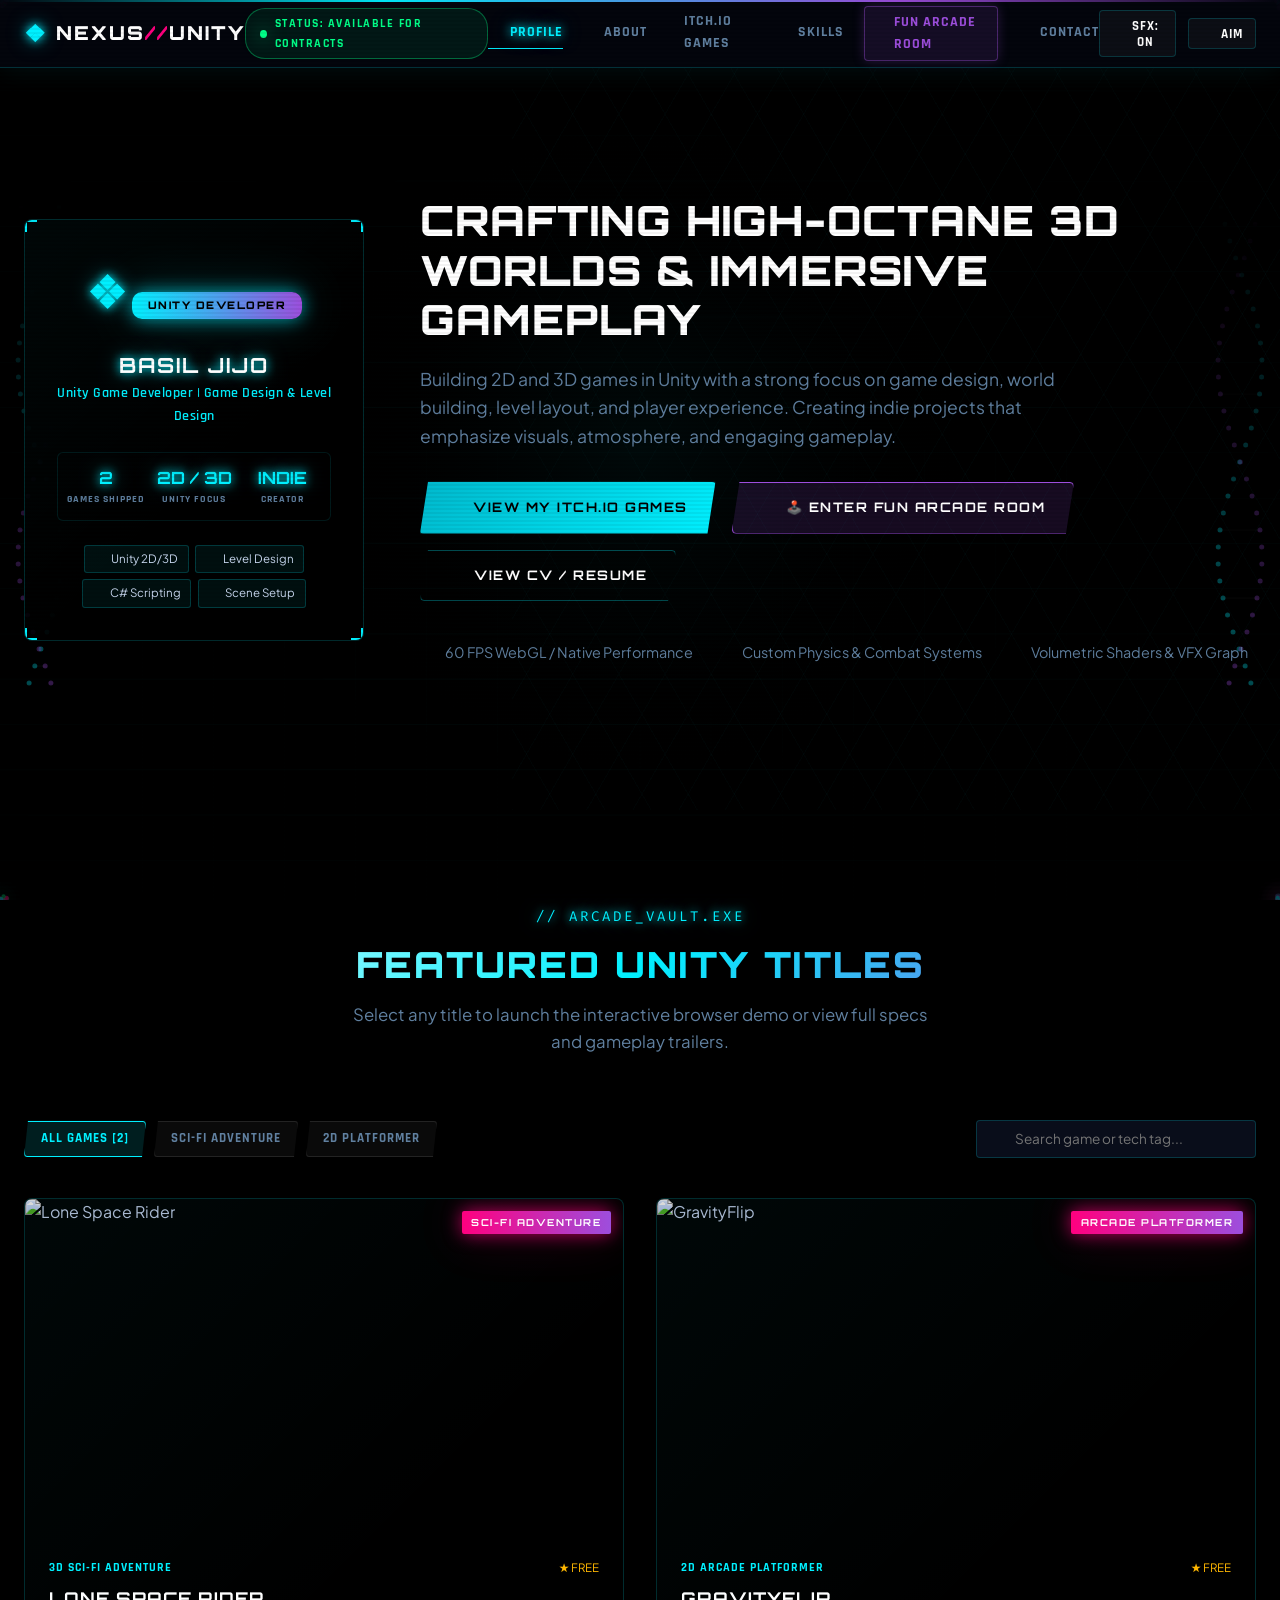
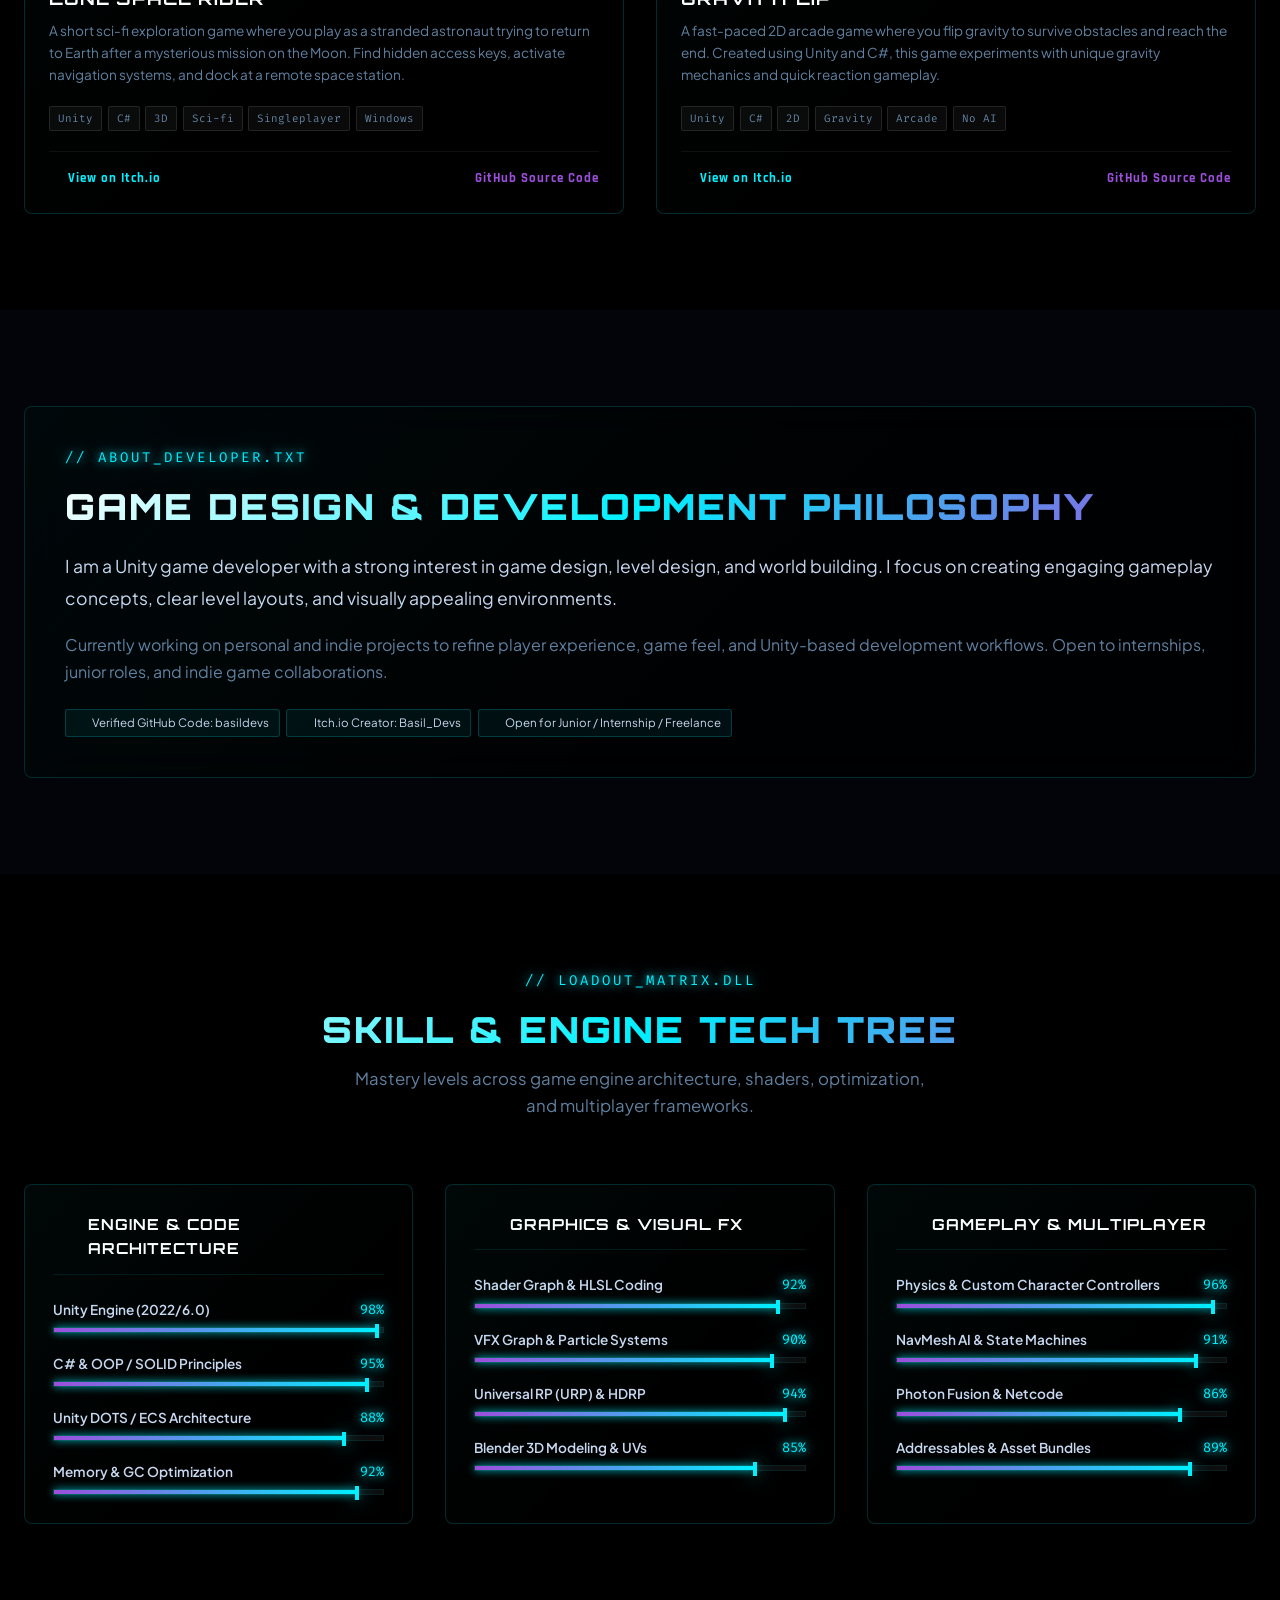
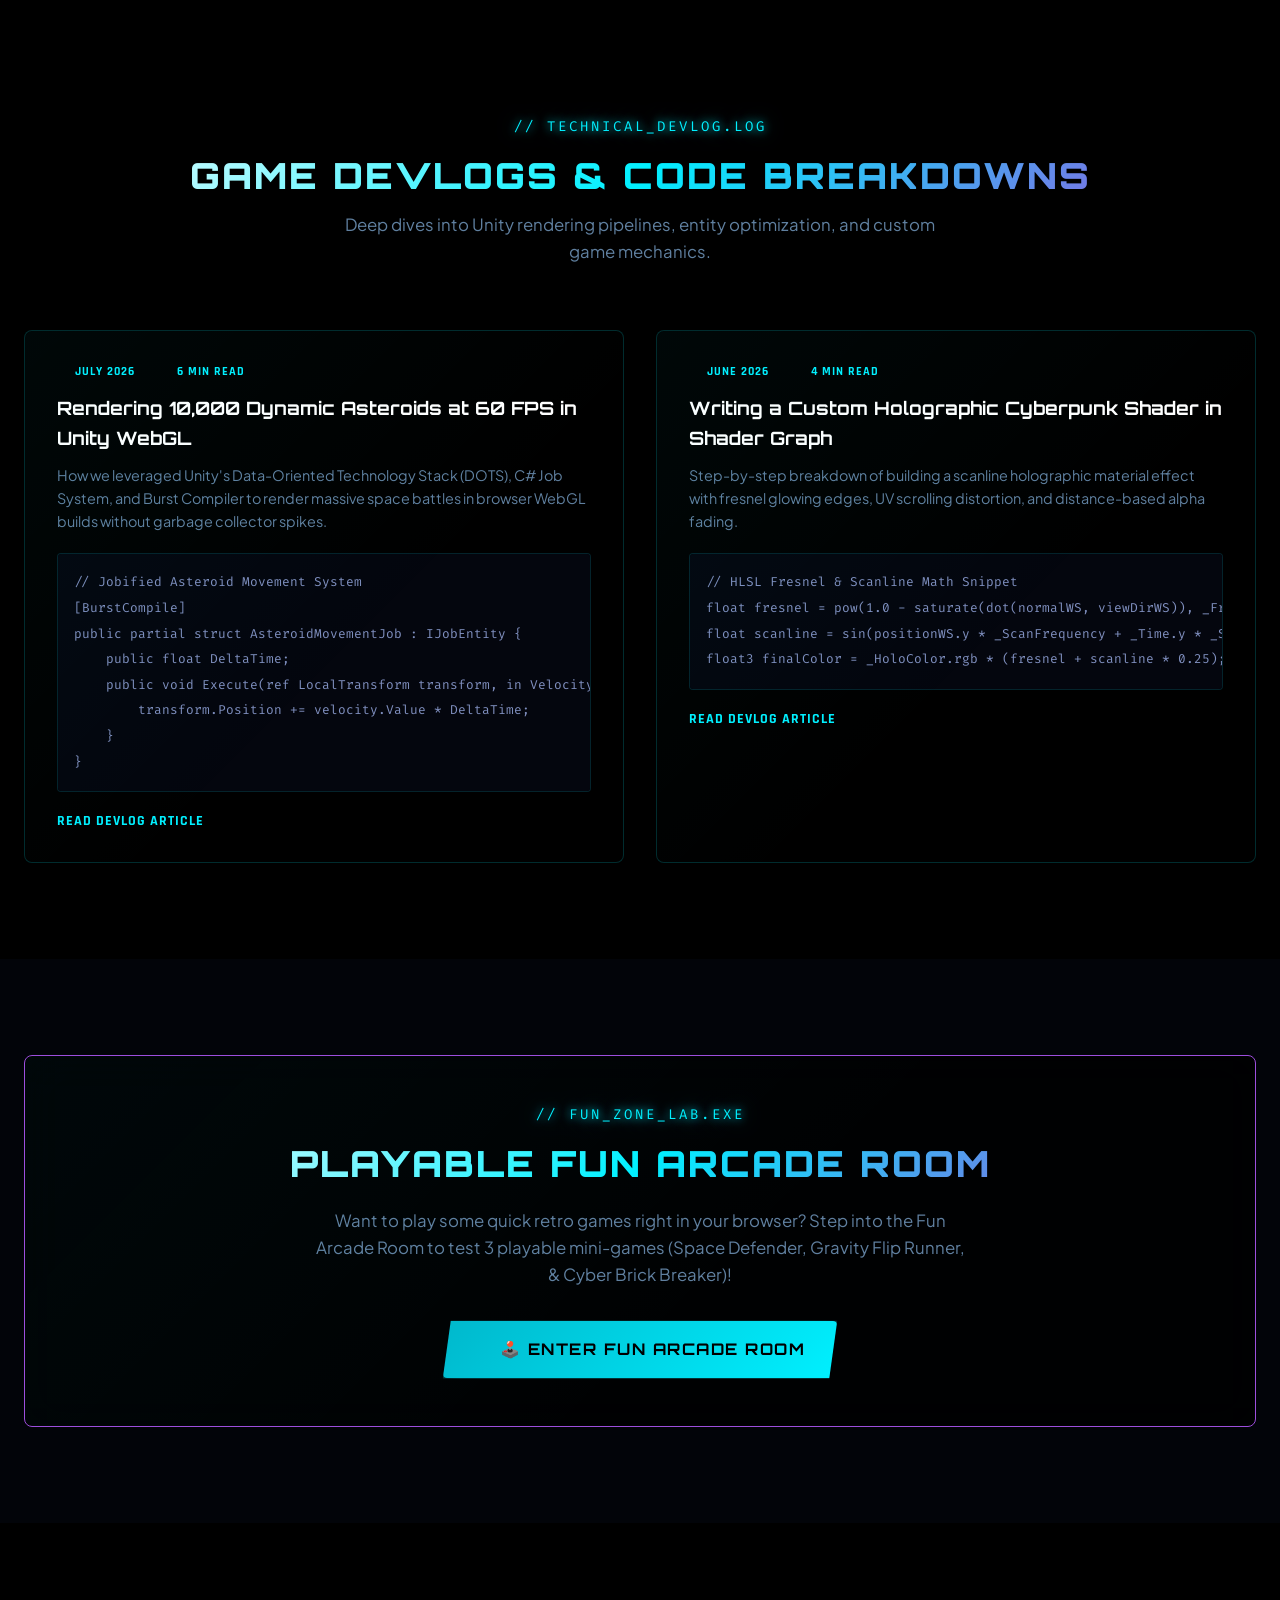
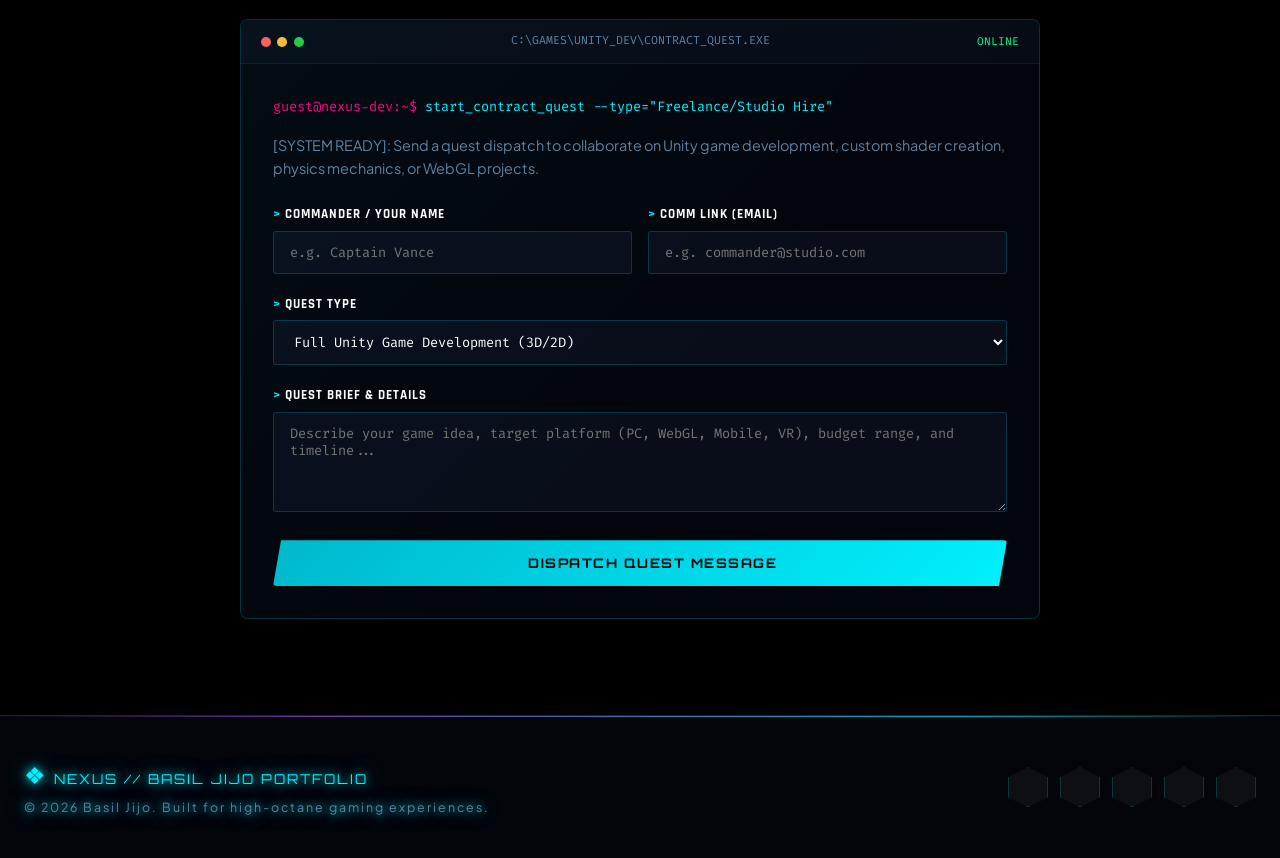
==== index.html @ f9e28e3b "Removed avatar image from portfolio card, replaced with clean emblem" ====
<!DOCTYPE html>
<html lang="en">
<head>
    <meta charset="UTF-8">
    <meta name="viewport" content="width=device-width, initial-scale=1.0">
    <title>NEXUS // Unity Game Developer & Technical Artist Portfolio</title>
    <meta name="description" content="Interactive gamer portfolio of a Senior Unity Game Developer. Explore 3D action games, shaders, Unity WebGL demos, devlogs, and technical game art.">
    
    <!-- Google Fonts -->
    <link rel="preconnect" href="https://fonts.googleapis.com">
    <link rel="preconnect" href="https://fonts.gstatic.com" crossorigin>
    <link href="https://fonts.googleapis.com/css2?family=Orbitron:wght@500;700;900&family=Plus+Jakarta+Sans:wght@400;500;600;700&family=Rajdhani:wght@600;700&family=Fira+Code:wght@400;600&display=swap" rel="stylesheet">
    
    <!-- Lucide Icons -->
    <script src="https://unpkg.com/lucide@latest"></script>
    
    <!-- Stylesheet -->
    <link rel="stylesheet" href="styles.css">
</head>
<body class="cyber-theme">
    <!-- Interactive Background Canvas -->
    <canvas id="bg-canvas"></canvas>
    
    <!-- Custom Cyber Cursor Target -->
    <div id="custom-cursor"></div>
    <div id="custom-cursor-dot"></div>

    <!-- HUD Header Bar -->
    <header class="hud-header">
        <div class="hud-container">
            <a href="#" class="hud-logo">
                <span class="logo-icon">❖</span>
                <span class="logo-text">NEXUS<span class="highlight">//</span>UNITY</span>
            </a>

            <div class="status-badge">
                <span class="pulse-dot"></span>
                <span class="status-text">STATUS: AVAILABLE FOR CONTRACTS</span>
            </div>

            <nav class="hud-nav">
                <a href="#hero" class="nav-link active"><i data-lucide="user"></i> PROFILE</a>
                <a href="#about" class="nav-link"><i data-lucide="info"></i> ABOUT</a>
                <a href="#arcades" class="nav-link"><i data-lucide="gamepad-2"></i> ITCH.IO GAMES</a>
                <a href="#tech-tree" class="nav-link"><i data-lucide="cpu"></i> SKILLS</a>
                <a href="arcade.html" class="nav-link highlight-nav"><i data-lucide="sparkles"></i> FUN ARCADE ROOM</a>
                <a href="#terminal" class="nav-link"><i data-lucide="terminal"></i> CONTACT</a>
            </nav>

            <div class="hud-actions">
                <button id="sfx-toggle" class="hud-btn" title="Toggle Sound FX">
                    <i data-lucide="volume-2"></i> <span class="btn-text">SFX: ON</span>
                </button>
                <button id="cursor-toggle" class="hud-btn" title="Toggle Cyber Cursor">
                    <i data-lucide="crosshair"></i> <span class="btn-text">AIM</span>
                </button>
            </div>
        </div>
    </header>

    <!-- Main Content Wrapper -->
    <main class="main-content">
        <!-- Hero Section -->
        <section id="hero" class="hero-section">
            <div class="cyber-container">
                <div class="hero-grid">
                    <!-- Left Column: Player Card -->
                    <div class="player-card glass-panel">
                        <div class="card-corner corner-tl"></div>
                        <div class="card-corner corner-tr"></div>
                        <div class="card-corner corner-bl"></div>
                        <div class="card-corner corner-br"></div>

                        <div class="player-emblem-badge" style="margin: 0 auto 1.25rem auto; text-align: center;">
                            <div style="font-size: 3rem; color: var(--neon-cyan); text-shadow: var(--glow-text-cyan); display: inline-block; animation: pulse 2s infinite;">❖</div>
                            <div class="level-badge" style="position: static; transform: none; display: inline-block; margin-top: 0.5rem;">UNITY DEVELOPER</div>
                        </div>

                        <div class="player-info">
                            <h2 class="player-name">BASIL JIJO</h2>
                            <p class="player-role">Unity Game Developer | Game Design & Level Design</p>
                            
                            <div class="player-stats">
                                <div class="stat-box">
                                    <span class="stat-value" id="counter-games">2</span>
                                    <span class="stat-label">GAMES SHIPPED</span>
                                </div>
                                <div class="stat-box">
                                    <span class="stat-value">2D / 3D</span>
                                    <span class="stat-label">UNITY FOCUS</span>
                                </div>
                                <div class="stat-box">
                                    <span class="stat-value">INDIE</span>
                                    <span class="stat-label">CREATOR</span>
                                </div>
                            </div>

                            <div class="player-tags">
                                <span class="tag"><i data-lucide="box"></i> Unity 2D/3D</span>
                                <span class="tag"><i data-lucide="layout"></i> Level Design</span>
                                <span class="tag"><i data-lucide="code"></i> C# Scripting</span>
                                <span class="tag"><i data-lucide="layers"></i> Scene Setup</span>
                            </div>
                        </div>
                    </div>

                    <!-- Right Column: Hero Headline & CTAs -->
                    <div class="hero-intro">
                        <div class="glitch-wrapper">
                            <h1 class="hero-title glitch-text" data-text="CRAFTING HIGH-OCTANE 3D WORLDS & IMMERSIVE GAMEPLAY">
                                CRAFTING HIGH-OCTANE 3D WORLDS & IMMERSIVE GAMEPLAY
                            </h1>
                        </div>
                        <p class="hero-subtitle">
                            Building 2D and 3D games in Unity with a strong focus on game design, world building, level layout, and player experience. Creating indie projects that emphasize visuals, atmosphere, and engaging gameplay.
                        </p>

                        <div class="hero-cta-group">
                            <a href="#arcades" class="cyber-btn primary-btn">
                                <span class="btn-content"><i data-lucide="gamepad-2"></i> VIEW MY ITCH.IO GAMES</span>
                                <span class="btn-glare"></span>
                            </a>
                            <a href="arcade.html" class="cyber-btn secondary-btn">
                                <span class="btn-content"><i data-lucide="sparkles"></i> 🕹️ ENTER FUN ARCADE ROOM</span>
                            </a>
                            <a href="cv.html" target="_blank" class="cyber-btn outline-btn">
                                <span class="btn-content"><i data-lucide="file-text"></i> VIEW CV / RESUME</span>
                            </a>
                        </div>

                        <div class="engine-features">
                            <div class="feature-item">
                                <i data-lucide="check-circle-2"></i> <span>60 FPS WebGL / Native Performance</span>
                            </div>
                            <div class="feature-item">
                                <i data-lucide="check-circle-2"></i> <span>Custom Physics & Combat Systems</span>
                            </div>
                            <div class="feature-item">
                                <i data-lucide="check-circle-2"></i> <span>Volumetric Shaders & VFX Graph</span>
                            </div>
                        </div>
                    </div>
                </div>
            </div>
        </section>

        <!-- Section 2: Arcade Vault (Unity Showcase) -->
        <section id="arcades" class="section-padding">
            <div class="cyber-container">
                <div class="section-header">
                    <div class="section-tag">// ARCADE_VAULT.EXE</div>
                    <h2 class="section-title">FEATURED UNITY TITLES</h2>
                    <p class="section-desc">Select any title to launch the interactive browser demo or view full specs and gameplay trailers.</p>
                </div>

                <!-- Filter Controls -->
                <div class="arcade-controls">
                    <div class="filter-tabs">
                        <button class="filter-btn active" data-filter="all">ALL GAMES [2]</button>
                        <button class="filter-btn" data-filter="adventure">SCI-FI ADVENTURE</button>
                        <button class="filter-btn" data-filter="platformer">2D PLATFORMER</button>
                    </div>

                    <div class="search-box">
                        <i data-lucide="search"></i>
                        <input type="text" id="game-search" placeholder="Search game or tech tag...">
                    </div>
                </div>

                <!-- Game Cards Grid -->
                <div class="game-grid">
                    <!-- Game Card 1: Lone Space Rider -->
                    <article class="game-card glass-panel" data-category="adventure">
                        <div class="card-badge">SCI-FI ADVENTURE</div>
                        <div class="game-thumb-wrapper">
                            <img src="https://img.itch.zone/aW1nLzI2MTAwODg1LnBuZw==/315x250%23c/nJcn9M.png" alt="Lone Space Rider" class="game-thumb">
                            <div class="thumb-overlay">
                                <a href="https://basil-devs.itch.io/lone-space-rider" target="_blank" class="play-trigger-btn" data-game="0">
                                    <i data-lucide="download"></i> DOWNLOAD ON ITCH.IO
                                </a>
                            </div>
                        </div>
                        <div class="game-body">
                            <div class="game-meta">
                                <span class="genre-tag">3D SCI-FI ADVENTURE</span>
                                <span class="rating">★ FREE</span>
                            </div>
                            <h3 class="game-title">LONE SPACE RIDER</h3>
                            <p class="game-desc">A short sci-fi exploration game where you play as a stranded astronaut trying to return to Earth after a mysterious mission on the Moon. Find hidden access keys, activate navigation systems, and dock at a remote space station.</p>
                            
                            <div class="tech-stack-pills">
                                <span>Unity</span>
                                <span>C#</span>
                                <span>3D</span>
                                <span>Sci-fi</span>
                                <span>Singleplayer</span>
                                <span>Windows</span>
                            </div>

                            <div class="card-footer">
                                <a href="https://basil-devs.itch.io/lone-space-rider" target="_blank" class="cyber-link">
                                    <i data-lucide="external-link"></i> View on Itch.io
                                </a>
                                <a href="https://github.com/basildevs" target="_blank" class="cyber-link github-proof-link" title="Verify Game Assets & Scripts on GitHub">
                                    <i data-lucide="github"></i> GitHub Source Code
                                </a>
                            </div>
                        </div>
                    </article>

                    <!-- Game Card 2: GravityFlip -->
                    <article class="game-card glass-panel" data-category="platformer">
                        <div class="card-badge">ARCADE PLATFORMER</div>
                        <div class="game-thumb-wrapper">
                            <img src="https://img.itch.zone/aW1nLzI0NDgzNzE5LmpwZw==/315x250%23c/BkzkSg.jpg" alt="GravityFlip" class="game-thumb">
                            <div class="thumb-overlay">
                                <a href="https://basil-devs.itch.io/gravityflip" target="_blank" class="play-trigger-btn" data-game="1">
                                    <i data-lucide="download"></i> DOWNLOAD ON ITCH.IO
                                </a>
                            </div>
                        </div>
                        <div class="game-body">
                            <div class="game-meta">
                                <span class="genre-tag">2D ARCADE PLATFORMER</span>
                                <span class="rating">★ FREE</span>
                            </div>
                            <h3 class="game-title">GRAVITYFLIP</h3>
                            <p class="game-desc">A fast-paced 2D arcade game where you flip gravity to survive obstacles and reach the end. Created using Unity and C#, this game experiments with unique gravity mechanics and quick reaction gameplay.</p>
                            
                            <div class="tech-stack-pills">
                                <span>Unity</span>
                                <span>C#</span>
                                <span>2D</span>
                                <span>Gravity</span>
                                <span>Arcade</span>
                                <span>No AI</span>
                            </div>

                            <div class="card-footer">
                                <a href="https://basil-devs.itch.io/gravityflip" target="_blank" class="cyber-link">
                                    <i data-lucide="external-link"></i> View on Itch.io
                                </a>
                                <a href="https://github.com/basildevs" target="_blank" class="cyber-link github-proof-link" title="Verify Game Assets & Scripts on GitHub">
                                    <i data-lucide="github"></i> GitHub Source Code
                                </a>
                            </div>
                        </div>
                    </article>
                </div>
            </div>
        </section>

        <!-- Section 2.5: About & Philosophy -->
        <section id="about" class="section-padding dark-bg">
            <div class="cyber-container">
                <div class="glass-panel about-panel" style="padding: 2.5rem;">
                    <div class="section-tag">// ABOUT_DEVELOPER.TXT</div>
                    <h2 class="section-title" style="margin-bottom: 1rem;">GAME DESIGN & DEVELOPMENT PHILOSOPHY</h2>
                    <p style="font-size: 1.1rem; color: var(--text-main); margin-bottom: 1rem; line-height: 1.8;">
                        I am a Unity game developer with a strong interest in game design, level design, and world building. I focus on creating engaging gameplay concepts, clear level layouts, and visually appealing environments.
                    </p>
                    <p style="font-size: 1rem; color: var(--text-muted); margin-bottom: 1.5rem; line-height: 1.7;">
                        Currently working on personal and indie projects to refine player experience, game feel, and Unity-based development workflows. Open to internships, junior roles, and indie game collaborations.
                    </p>
                    <div class="player-tags" style="justify-content: flex-start;">
                        <span class="tag"><i data-lucide="github"></i> Verified GitHub Code: basildevs</span>
                        <span class="tag"><i data-lucide="gamepad-2"></i> Itch.io Creator: Basil_Devs</span>
                        <span class="tag"><i data-lucide="briefcase"></i> Open for Junior / Internship / Freelance</span>
                    </div>
                </div>
            </div>
        </section>

        <!-- Section 3: Interactive Tech Tree & Skill Loadout -->
        <section id="tech-tree" class="section-padding">
            <div class="cyber-container">
                <div class="section-header">
                    <div class="section-tag">// LOADOUT_MATRIX.DLL</div>
                    <h2 class="section-title">SKILL & ENGINE TECH TREE</h2>
                    <p class="section-desc">Mastery levels across game engine architecture, shaders, optimization, and multiplayer frameworks.</p>
                </div>

                <div class="skills-grid">
                    <!-- Column 1: Core Engine & Programming -->
                    <div class="skill-category glass-panel">
                        <div class="cat-header">
                            <i data-lucide="cpu" class="cat-icon"></i>
                            <h3>ENGINE & CODE ARCHITECTURE</h3>
                        </div>

                        <div class="skill-bars">
                            <div class="skill-item">
                                <div class="skill-info">
                                    <span class="skill-name">Unity Engine (2022/6.0)</span>
                                    <span class="skill-pct">98%</span>
                                </div>
                                <div class="progress-bar"><div class="progress-fill" style="width: 98%;"></div></div>
                            </div>

                            <div class="skill-item">
                                <div class="skill-info">
                                    <span class="skill-name">C# & OOP / SOLID Principles</span>
                                    <span class="skill-pct">95%</span>
                                </div>
                                <div class="progress-bar"><div class="progress-fill" style="width: 95%;"></div></div>
                            </div>

                            <div class="skill-item">
                                <div class="skill-info">
                                    <span class="skill-name">Unity DOTS / ECS Architecture</span>
                                    <span class="skill-pct">88%</span>
                                </div>
                                <div class="progress-bar"><div class="progress-fill" style="width: 88%;"></div></div>
                            </div>

                            <div class="skill-item">
                                <div class="skill-info">
                                    <span class="skill-name">Memory & GC Optimization</span>
                                    <span class="skill-pct">92%</span>
                                </div>
                                <div class="progress-bar"><div class="progress-fill" style="width: 92%;"></div></div>
                            </div>
                        </div>
                    </div>

                    <!-- Column 2: Graphics, Shaders & VFX -->
                    <div class="skill-category glass-panel">
                        <div class="cat-header">
                            <i data-lucide="sparkles" class="cat-icon"></i>
                            <h3>GRAPHICS & VISUAL FX</h3>
                        </div>

                        <div class="skill-bars">
                            <div class="skill-item">
                                <div class="skill-info">
                                    <span class="skill-name">Shader Graph & HLSL Coding</span>
                                    <span class="skill-pct">92%</span>
                                </div>
                                <div class="progress-bar"><div class="progress-fill" style="width: 92%;"></div></div>
                            </div>

                            <div class="skill-item">
                                <div class="skill-info">
                                    <span class="skill-name">VFX Graph & Particle Systems</span>
                                    <span class="skill-pct">90%</span>
                                </div>
                                <div class="progress-bar"><div class="progress-fill" style="width: 90%;"></div></div>
                            </div>

                            <div class="skill-item">
                                <div class="skill-info">
                                    <span class="skill-name">Universal RP (URP) & HDRP</span>
                                    <span class="skill-pct">94%</span>
                                </div>
                                <div class="progress-bar"><div class="progress-fill" style="width: 94%;"></div></div>
                            </div>

                            <div class="skill-item">
                                <div class="skill-info">
                                    <span class="skill-name">Blender 3D Modeling & UVs</span>
                                    <span class="skill-pct">85%</span>
                                </div>
                                <div class="progress-bar"><div class="progress-fill" style="width: 85%;"></div></div>
                            </div>
                        </div>
                    </div>

                    <!-- Column 3: Systems, AI & Multiplayer -->
                    <div class="skill-category glass-panel">
                        <div class="cat-header">
                            <i data-lucide="network" class="cat-icon"></i>
                            <h3>GAMEPLAY & MULTIPLAYER</h3>
                        </div>

                        <div class="skill-bars">
                            <div class="skill-item">
                                <div class="skill-info">
                                    <span class="skill-name">Physics & Custom Character Controllers</span>
                                    <span class="skill-pct">96%</span>
                                </div>
                                <div class="progress-bar"><div class="progress-fill" style="width: 96%;"></div></div>
                            </div>

                            <div class="skill-item">
                                <div class="skill-info">
                                    <span class="skill-name">NavMesh AI & State Machines</span>
                                    <span class="skill-pct">91%</span>
                                </div>
                                <div class="progress-bar"><div class="progress-fill" style="width: 91%;"></div></div>
                            </div>

                            <div class="skill-item">
                                <div class="skill-info">
                                    <span class="skill-name">Photon Fusion & Netcode</span>
                                    <span class="skill-pct">86%</span>
                                </div>
                                <div class="progress-bar"><div class="progress-fill" style="width: 86%;"></div></div>
                            </div>

                            <div class="skill-item">
                                <div class="skill-info">
                                    <span class="skill-name">Addressables & Asset Bundles</span>
                                    <span class="skill-pct">89%</span>
                                </div>
                                <div class="progress-bar"><div class="progress-fill" style="width: 89%;"></div></div>
                            </div>
                        </div>
                    </div>
                </div>
            </div>
        </section>

        <!-- Section 4: Game DevLogs & Technical Insights -->
        <section id="devlog" class="section-padding">
            <div class="cyber-container">
                <div class="section-header">
                    <div class="section-tag">// TECHNICAL_DEVLOG.LOG</div>
                    <h2 class="section-title">GAME DEVLOGS & CODE BREAKDOWNS</h2>
                    <p class="section-desc">Deep dives into Unity rendering pipelines, entity optimization, and custom game mechanics.</p>
                </div>

                <div class="devlog-grid">
                    <!-- DevLog Card 1 -->
                    <article class="devlog-card glass-panel">
                        <div class="devlog-meta">
                            <span class="devlog-date"><i data-lucide="calendar"></i> JULY 2026</span>
                            <span class="devlog-read"><i data-lucide="clock"></i> 6 MIN READ</span>
                        </div>
                        <h3 class="devlog-title">Rendering 10,000 Dynamic Asteroids at 60 FPS in Unity WebGL</h3>
                        <p class="devlog-snippet">
                            How we leveraged Unity's Data-Oriented Technology Stack (DOTS), C# Job System, and Burst Compiler to render massive space battles in browser WebGL builds without garbage collector spikes.
                        </p>

                        <div class="code-preview">
                            <pre><code>// Jobified Asteroid Movement System
[BurstCompile]
public partial struct AsteroidMovementJob : IJobEntity {
    public float DeltaTime;
    public void Execute(ref LocalTransform transform, in Velocity velocity) {
        transform.Position += velocity.Value * DeltaTime;
    }
}</code></pre>
                        </div>

                        <button class="read-more-btn" onclick="alert('Full DevLog article loaded!')">
                            <span>READ DEVLOG ARTICLE</span> <i data-lucide="arrow-right"></i>
                        </button>
                    </article>

                    <!-- DevLog Card 2 -->
                    <article class="devlog-card glass-panel">
                        <div class="devlog-meta">
                            <span class="devlog-date"><i data-lucide="calendar"></i> JUNE 2026</span>
                            <span class="devlog-read"><i data-lucide="clock"></i> 4 MIN READ</span>
                        </div>
                        <h3 class="devlog-title">Writing a Custom Holographic Cyberpunk Shader in Shader Graph</h3>
                        <p class="devlog-snippet">
                            Step-by-step breakdown of building a scanline holographic material effect with fresnel glowing edges, UV scrolling distortion, and distance-based alpha fading.
                        </p>

                        <div class="code-preview">
                            <pre><code>// HLSL Fresnel & Scanline Math Snippet
float fresnel = pow(1.0 - saturate(dot(normalWS, viewDirWS)), _FresnelPower);
float scanline = sin(positionWS.y * _ScanFrequency + _Time.y * _Speed);
float3 finalColor = _HoloColor.rgb * (fresnel + scanline * 0.25);</code></pre>
                        </div>

                        <button class="read-more-btn" onclick="alert('Full DevLog article loaded!')">
                            <span>READ DEVLOG ARTICLE</span> <i data-lucide="arrow-right"></i>
                        </button>
                    </article>
                </div>
            </div>
        </section>

        <!-- Section 5: Fun Arcade Room Banner & Developer Journey -->
        <section class="section-padding dark-bg">
            <div class="cyber-container">
                <div class="glass-panel" style="padding: 3rem; text-align: center; border-color: var(--neon-purple);">
                    <div class="section-tag">// FUN_ZONE_LAB.EXE</div>
                    <h2 class="section-title" style="margin-bottom: 1rem;">PLAYABLE FUN ARCADE ROOM</h2>
                    <p style="max-width: 650px; margin: 0 auto 2rem auto; color: var(--text-muted); font-size: 1.05rem;">
                        Want to play some quick retro games right in your browser? Step into the Fun Arcade Room to test 3 playable mini-games (Space Defender, Gravity Flip Runner, & Cyber Brick Breaker)!
                    </p>
                    <a href="arcade.html" class="cyber-btn primary-btn" style="font-size: 1rem; padding: 1rem 2rem;">
                        <span class="btn-content"><i data-lucide="gamepad-2"></i> 🕹️ ENTER FUN ARCADE ROOM</span>
                    </a>
                </div>
            </div>
        </section>

        <!-- Section 6: Quest Terminal (Contact & Hire Form) -->
        <section id="terminal" class="section-padding">
            <div class="cyber-container">
                <div class="terminal-wrapper glass-panel">
                    <div class="terminal-header">
                        <div class="terminal-dots">
                            <span class="dot red"></span>
                            <span class="dot yellow"></span>
                            <span class="dot green"></span>
                        </div>
                        <div class="terminal-title">C:\GAMES\UNITY_DEV\CONTRACT_QUEST.EXE</div>
                        <div class="terminal-status">ONLINE</div>
                    </div>

                    <div class="terminal-body">
                        <div class="terminal-prompt">
                            <span class="prompt-user">guest@nexus-dev:~$</span> start_contract_quest --type="Freelance/Studio Hire"
                        </div>
                        
                        <p class="terminal-intro">
                            [SYSTEM READY]: Send a quest dispatch to collaborate on Unity game development, custom shader creation, physics mechanics, or WebGL projects.
                        </p>

                        <form id="quest-form" class="terminal-form">
                            <div class="form-row">
                                <div class="form-group">
                                    <label for="commander-name"><span class="form-prompt">></span> COMMANDER / YOUR NAME</label>
                                    <input type="text" id="commander-name" class="cyber-input" placeholder="e.g. Captain Vance" required>
                                </div>
                                <div class="form-group">
                                    <label for="commander-email"><span class="form-prompt">></span> COMM LINK (EMAIL)</label>
                                    <input type="email" id="commander-email" class="cyber-input" placeholder="e.g. commander@studio.com" required>
                                </div>
                            </div>

                            <div class="form-group">
                                <label for="project-type"><span class="form-prompt">></span> QUEST TYPE</label>
                                <select id="project-type" class="cyber-input">
                                    <option value="full-game">Full Unity Game Development (3D/2D)</option>
                                    <option value="shaders">Custom Shaders & Technical Art</option>
                                    <option value="optimization">Performance & WebGL Optimization</option>
                                    <option value="contract">Full-time / Studio Contract Hire</option>
                                </select>
                            </div>

                            <div class="form-group">
                                <label for="quest-details"><span class="form-prompt">></span> QUEST BRIEF & DETAILS</label>
                                <textarea id="quest-details" class="cyber-input cyber-textarea" rows="4" placeholder="Describe your game idea, target platform (PC, WebGL, Mobile, VR), budget range, and timeline..." required></textarea>
                            </div>

                            <button type="submit" class="cyber-btn primary-btn submit-quest-btn">
                                <span class="btn-content"><i data-lucide="send"></i> DISPATCH QUEST MESSAGE</span>
                            </button>
                        </form>

                        <div id="terminal-console-output" class="console-output"></div>
                    </div>
                </div>
            </div>
        </section>
    </main>

    <!-- Footer -->
    <footer class="cyber-footer">
        <div class="cyber-container footer-flex">
            <div class="footer-brand">
                <span class="logo-icon">❖</span> NEXUS // BASIL JIJO PORTFOLIO
                <p class="copyright">© 2026 Basil Jijo. Built for high-octane gaming experiences.</p>
            </div>

            <div class="social-links">
                <a href="https://github.com/basildevs" target="_blank" class="social-icon" title="GitHub Source Code & Assets"><i data-lucide="github"></i></a>
                <a href="https://basil-devs.itch.io" target="_blank" class="social-icon" title="Itch.io"><i data-lucide="gamepad-2"></i></a>
                <a href="https://linkedin.com" target="_blank" class="social-icon" title="LinkedIn"><i data-lucide="linkedin"></i></a>
                <a href="https://twitter.com" target="_blank" class="social-icon" title="X / Twitter"><i data-lucide="twitter"></i></a>
                <a href="https://youtube.com" target="_blank" class="social-icon" title="YouTube Channel"><i data-lucide="youtube"></i></a>
            </div>
        </div>
    </footer>

    <!-- Interactive Playable Game Launcher Modal -->
    <div id="game-modal" class="modal-overlay">
        <div class="modal-window glass-panel">
            <div class="modal-header">
                <div class="modal-title-group">
                    <span class="modal-icon">🎮</span>
                    <h3 id="modal-game-title">PLAYABLE DEMO LAUNCHER</h3>
                </div>
                <button id="close-modal-btn" class="modal-close-btn">&times;</button>
            </div>

            <div class="modal-body">
                <!-- Arcade Screen Frame -->
                <div class="arcade-viewport">
                    <!-- Canvas Micro-Game Shooter -->
                    <canvas id="arcade-game-canvas" width="800" height="450"></canvas>
                    
                    <div id="arcade-overlay" class="arcade-start-screen">
                        <h2>SYSTEM READY: SPACE DEFENDER 2099</h2>
                        <p>Press [START GAME] or SPACEBAR to initiate WebGL Arcade Combat Sim!</p>
                        <button id="start-arcade-btn" class="cyber-btn primary-btn">
                            <span class="btn-content"><i data-lucide="play"></i> START ARCADE MISSION</span>
                        </button>
                    </div>
                </div>

                <div class="arcade-hud-controls">
                    <div class="controls-guide">
                        <span><kbd>W</kbd><kbd>A</kbd><kbd>S</kbd><kbd>D</kbd> or <kbd>←</kbd><kbd>↑</kbd><kbd>↓</kbd><kbd>→</kbd> Move Ship</span>
                        <span><kbd>SPACE</kbd> Fire Laser Cannons</span>
                    </div>

                    <div class="arcade-stats-hud">
                        <span>SCORE: <strong id="game-score">0000</strong></span>
                        <span>LIVES: <strong id="game-lives">❤❤❤</strong></span>
                        <span>STATUS: <strong id="game-status" style="color: var(--neon-cyan);">ACTIVE</strong></span>
                    </div>
                </div>

                <!-- Game Details & Specs -->
                <div class="modal-game-info">
                    <h4>// GAME ARCHITECTURE & SPECS</h4>
                    <p id="modal-game-desc">Detailed tech specs for the selected game will load here...</p>

                    <div class="specs-grid">
                        <div class="spec-box">
                            <span class="spec-name">Engine Version</span>
                            <span class="spec-val" id="spec-engine">Unity 6 / Universal RP</span>
                        </div>
                        <div class="spec-box">
                            <span class="spec-name">Target FPS</span>
                            <span class="spec-val">60 FPS (Stable)</span>
                        </div>
                        <div class="spec-box">
                            <span class="spec-name">Input Systems</span>
                            <span class="spec-val">Keyboard, Gamepad, Touch</span>
                        </div>
                    </div>
                </div>
            </div>
        </div>
    </div>

    <!-- Main JavaScript -->
    <script src="script.js"></script>
</body>
</html>
---- styles.css ----
/* ==========================================
   BASIL JIJO // SCI-FI PORTFOLIO STYLESHEET
   Theme: Deep Space Neon Holographic HUD
   v2.0 - Sci-Fi Overhaul Edition
   ========================================== */

:root {
    --bg-dark: #000000;
    --bg-mid: #020306;
    --bg-panel: rgba(0, 0, 0, 0.75);
    --bg-panel-darker: rgba(0, 0, 0, 0.92);
    --border-cyber: rgba(0, 240, 255, 0.18);
    --border-hover: rgba(0, 240, 255, 0.7);

    --neon-cyan: #00f0ff;
    --neon-purple: #9d4edd;
    --neon-pink: #ff007f;
    --neon-gold: #ffb700;
    --neon-green: #00ff88;
    --neon-blue: #0044ff;

    --text-main: #c8d8f0;
    --text-muted: #6080a0;
    --text-bright: #ffffff;

    --font-heading: 'Orbitron', sans-serif;
    --font-sub: 'Rajdhani', sans-serif;
    --font-body: 'Plus Jakarta Sans', sans-serif;
    --font-code: 'Fira Code', monospace;

    --glow-cyan: 0 0 18px rgba(0, 240, 255, 0.7), 0 0 50px rgba(0, 240, 255, 0.2);
    --glow-purple: 0 0 18px rgba(157, 78, 221, 0.7), 0 0 50px rgba(157, 78, 221, 0.2);
    --glow-pink: 0 0 18px rgba(255, 0, 127, 0.7), 0 0 50px rgba(255, 0, 127, 0.2);
    --glow-green: 0 0 18px rgba(0, 255, 136, 0.6);
    --glow-text-cyan: 0 0 10px rgba(0, 240, 255, 1), 0 0 20px rgba(0, 240, 255, 0.5);

    --transition: all 0.3s cubic-bezier(0.16, 1, 0.3, 1);
}

/* ==========================================
   RESET & BASE
   ========================================== */
* { margin: 0; padding: 0; box-sizing: border-box; }

html { scroll-behavior: smooth; font-size: 16px; }

body.cyber-theme {
    background-color: #000000;
    color: var(--text-main);
    font-family: var(--font-body);
    line-height: 1.6;
    overflow-x: hidden;
    position: relative;
    min-height: 100vh;
}

/* CRT Scanlines Overlay */
body.cyber-theme::before {
    content: '';
    position: fixed;
    inset: 0;
    background: repeating-linear-gradient(
        0deg,
        transparent 0px, transparent 2px,
        rgba(0,0,0,0.05) 2px, rgba(0,0,0,0.05) 4px
    );
    pointer-events: none;
    z-index: 9990;
    animation: scanMove 6s linear infinite;
}

@keyframes scanMove {
    from { transform: translateY(0); }
    to { transform: translateY(40px); }
}

/* Vignette Corners */
body.cyber-theme::after {
    content: '';
    position: fixed;
    inset: 0;
    background: radial-gradient(ellipse at 50% 50%, transparent 50%, rgba(0,0,0,0.65) 100%);
    pointer-events: none;
    z-index: -1;
}

/* Background Canvas */
#bg-canvas {
    position: fixed;
    top: 0; left: 0;
    width: 100vw; height: 100vh;
    z-index: -1;
    pointer-events: none;
}

/* ==========================================
   CUSTOM CYBER CURSOR
   ========================================== */
body.custom-cursor-active { cursor: none; }
body.custom-cursor-active a,
body.custom-cursor-active button,
body.custom-cursor-active input { cursor: none; }

#custom-cursor {
    position: fixed;
    width: 34px; height: 34px;
    border: 1.5px solid var(--neon-cyan);
    border-radius: 0;
    pointer-events: none;
    transform: translate(-50%, -50%) rotate(45deg);
    transition: width 0.12s, height 0.12s;
    z-index: 9999;
    box-shadow: var(--glow-cyan);
    display: none;
}

#custom-cursor-dot {
    position: fixed;
    width: 4px; height: 4px;
    background-color: var(--neon-pink);
    pointer-events: none;
    transform: translate(-50%, -50%);
    z-index: 10000;
    box-shadow: var(--glow-pink);
    display: none;
}

#custom-cursor::before {
    content: '';
    position: absolute;
    top: 50%; left: -8px; right: -8px;
    height: 1px;
    background: rgba(0,240,255,0.4);
    transform: translateY(-50%) rotate(-45deg);
}

#custom-cursor::after {
    content: '';
    position: absolute;
    left: 50%; top: -8px; bottom: -8px;
    width: 1px;
    background: rgba(0,240,255,0.4);
    transform: translateX(-50%) rotate(-45deg);
}

body.custom-cursor-active #custom-cursor,
body.custom-cursor-active #custom-cursor-dot { display: block; }

/* ==========================================
   GLASS PANEL — HOLOGRAPHIC
   ========================================== */
.glass-panel {
    background: var(--bg-panel);
    backdrop-filter: blur(20px);
    -webkit-backdrop-filter: blur(20px);
    border: 1px solid var(--border-cyber);
    border-radius: 8px;
    position: relative;
    transition: var(--transition);
    overflow: hidden;
}

.glass-panel::before {
    content: '';
    position: absolute;
    inset: 0;
    background: linear-gradient(135deg, rgba(0,240,255,0.03) 0%, transparent 60%);
    pointer-events: none;
    border-radius: inherit;
}

.glass-panel:hover {
    border-color: rgba(0, 240, 255, 0.5);
    box-shadow: var(--glow-cyan), inset 0 0 30px rgba(0,240,255,0.04);
    transform: translateY(-2px);
}

/* Animated Border Chase on Hover */
.glass-panel::after {
    content: '';
    position: absolute;
    inset: -1px;
    background: linear-gradient(90deg,
        transparent 0%, var(--neon-cyan) 20%,
        transparent 40%, transparent 60%,
        var(--neon-purple) 80%, transparent 100%
    );
    border-radius: inherit;
    opacity: 0;
    z-index: -1;
    transition: opacity 0.4s;
    background-size: 200% auto;
    animation: borderChase 3s linear infinite;
}

.glass-panel:hover::after { opacity: 0.5; }

@keyframes borderChase {
    from { background-position: 0% center; }
    to { background-position: 200% center; }
}

/* Corner Accents */
.card-corner {
    position: absolute;
    width: 12px; height: 12px;
    border-color: var(--neon-cyan);
    border-style: solid;
    z-index: 2;
    pointer-events: none;
    transition: var(--transition);
}
.corner-tl { top: 0; left: 0; border-width: 2px 0 0 2px; }
.corner-tr { top: 0; right: 0; border-width: 2px 2px 0 0; }
.corner-bl { bottom: 0; left: 0; border-width: 0 0 2px 2px; }
.corner-br { bottom: 0; right: 0; border-width: 0 2px 2px 0; }

/* Layout */
.cyber-container { max-width: 1280px; margin: 0 auto; padding: 0 1.5rem; }
.section-padding { padding: 6rem 0; }
.dark-bg { background: rgba(4, 6, 14, 0.7); }

/* Section Header */
.section-header { text-align: center; margin-bottom: 4rem; }

.section-tag {
    font-family: var(--font-code);
    color: var(--neon-cyan);
    font-size: 0.875rem;
    letter-spacing: 3px;
    margin-bottom: 0.5rem;
    text-shadow: var(--glow-text-cyan);
    animation: flicker 4s infinite;
}

@keyframes flicker {
    0%, 97%, 100% { opacity: 1; }
    98% { opacity: 0.4; }
    99% { opacity: 1; }
}

.section-title {
    font-family: var(--font-heading);
    font-size: 2.25rem;
    font-weight: 900;
    letter-spacing: 2px;
    text-transform: uppercase;
    background: linear-gradient(135deg, #fff 0%, var(--neon-cyan) 50%, var(--neon-purple) 100%);
    -webkit-background-clip: text;
    -webkit-text-fill-color: transparent;
    background-clip: text;
}

.section-desc { color: var(--text-muted); font-size: 1.05rem; margin-top: 0.5rem; max-width: 600px; margin-left: auto; margin-right: auto; }

/* ==========================================
   HUD HEADER
   ========================================== */
.hud-header {
    position: fixed;
    top: 0; left: 0; right: 0;
    height: 68px;
    background: rgba(4, 6, 14, 0.92);
    backdrop-filter: blur(24px);
    border-bottom: 1px solid var(--border-cyber);
    z-index: 1000;
    box-shadow: 0 0 30px rgba(0,240,255,0.08);
}

/* HUD top accent line */
.hud-header::before {
    content: '';
    position: absolute;
    top: 0; left: 0; right: 0;
    height: 2px;
    background: linear-gradient(90deg, transparent 0%, var(--neon-cyan) 30%, var(--neon-purple) 70%, transparent 100%);
    animation: headerBeam 3s ease-in-out infinite;
}

@keyframes headerBeam {
    0%, 100% { opacity: 0.6; }
    50% { opacity: 1; }
}

.hud-container {
    max-width: 1380px; margin: 0 auto; height: 100%;
    display: flex; align-items: center; justify-content: space-between;
    padding: 0 1.5rem;
}

.hud-logo {
    display: flex; align-items: center; gap: 0.5rem;
    text-decoration: none;
    font-family: var(--font-heading);
    font-size: 1.2rem; font-weight: 900;
    color: var(--text-bright);
    letter-spacing: 2px;
}

.logo-icon {
    color: var(--neon-cyan);
    font-size: 1.5rem;
    text-shadow: var(--glow-text-cyan);
    animation: iconPulse 2s ease-in-out infinite;
}

@keyframes iconPulse {
    0%, 100% { transform: scale(1); }
    50% { transform: scale(1.15); }
}

.logo-text .highlight { color: var(--neon-pink); }

.status-badge {
    display: flex; align-items: center; gap: 0.5rem;
    background: rgba(0, 255, 136, 0.08);
    border: 1px solid rgba(0, 255, 136, 0.35);
    padding: 0.35rem 0.85rem; border-radius: 20px;
    font-family: var(--font-sub); font-size: 0.75rem; font-weight: 700;
    letter-spacing: 1.5px; color: var(--neon-green);
}

.pulse-dot {
    width: 8px; height: 8px;
    background-color: var(--neon-green); border-radius: 50%;
    box-shadow: var(--glow-green);
    animation: pulse 1.5s infinite;
}

@keyframes pulse { 0%, 100% { opacity: 1; transform: scale(1); } 50% { opacity: 0.3; transform: scale(0.75); } }

.hud-nav { display: flex; align-items: center; gap: 1.25rem; }

.nav-link {
    color: var(--text-muted);
    text-decoration: none;
    font-family: var(--font-sub); font-weight: 700; font-size: 0.85rem;
    letter-spacing: 1px;
    display: flex; align-items: center; gap: 0.4rem;
    transition: var(--transition);
    position: relative;
    padding-bottom: 2px;
}

.nav-link::after {
    content: '';
    position: absolute;
    bottom: -4px; left: 0;
    width: 0; height: 1px;
    background: var(--neon-cyan);
    transition: width 0.3s;
}

.nav-link:hover::after, .nav-link.active::after { width: 100%; }

.nav-link i { width: 15px; height: 15px; }

.nav-link:hover, .nav-link.active {
    color: var(--neon-cyan);
    text-shadow: var(--glow-text-cyan);
}

.nav-link.highlight-nav {
    background: rgba(157, 78, 221, 0.12);
    border: 1px solid rgba(157,78,221,0.4);
    padding: 0.3rem 0.75rem; border-radius: 4px;
    color: var(--neon-purple);
    box-shadow: 0 0 12px rgba(157,78,221,0.25);
}
.nav-link.highlight-nav::after { display: none; }
.nav-link.highlight-nav:hover { background: var(--neon-purple); color: #fff; box-shadow: var(--glow-purple); }

.hud-actions { display: flex; align-items: center; gap: 0.75rem; }

.hud-btn {
    background: rgba(255,255,255,0.04);
    border: 1px solid var(--border-cyber);
    color: var(--text-bright);
    padding: 0.4rem 0.75rem; border-radius: 4px;
    font-family: var(--font-sub); font-weight: 700; font-size: 0.8rem;
    display: flex; align-items: center; gap: 0.4rem;
    cursor: pointer; transition: var(--transition);
    letter-spacing: 1px;
}

.hud-btn i { width: 14px; height: 14px; color: var(--neon-cyan); }
.hud-btn:hover { background: rgba(0,240,255,0.12); border-color: var(--neon-cyan); box-shadow: var(--glow-cyan); }

/* ==========================================
   HERO SECTION
   ========================================== */
.hero-section {
    padding-top: 130px; padding-bottom: 5rem;
    min-height: 90vh; display: flex; align-items: center;
    position: relative;
}

/* Floating hexagonal grid line decoration */
.hero-section::before {
    content: '';
    position: absolute;
    top: 0; right: 0;
    width: 60%; height: 100%;
    background:
        repeating-linear-gradient(60deg, rgba(0,240,255,0.02) 0px, rgba(0,240,255,0.02) 1px, transparent 1px, transparent 40px),
        repeating-linear-gradient(-60deg, rgba(0,240,255,0.02) 0px, rgba(0,240,255,0.02) 1px, transparent 1px, transparent 40px);
    pointer-events: none;
}

.hero-grid { display: grid; grid-template-columns: 340px 1fr; gap: 3.5rem; align-items: center; }

/* Player Card */
.player-card { padding: 2rem; text-align: center; }

.avatar-frame {
    position: relative;
    width: 160px; height: 160px;
    margin: 0 auto 1.5rem auto;
    border-radius: 50%;
    padding: 4px;
    background: conic-gradient(var(--neon-cyan), var(--neon-purple), var(--neon-pink), var(--neon-cyan));
    box-shadow: var(--glow-cyan), inset 0 0 20px rgba(0,240,255,0.1);
    animation: avatarSpin 6s linear infinite;
}

@keyframes avatarSpin {
    from { filter: hue-rotate(0deg); }
    to { filter: hue-rotate(360deg); }
}

.avatar-img {
    width: 100%; height: 100%;
    border-radius: 50%;
    object-fit: cover;
    border: 3px solid #060810;
    filter: contrast(1.1) brightness(0.95);
}

/* Holographic shimmer on avatar */
.avatar-overlay {
    position: absolute;
    inset: 4px;
    border-radius: 50%;
    background: linear-gradient(135deg, rgba(0,240,255,0.12) 0%, transparent 50%);
    pointer-events: none;
}

.level-badge {
    position: absolute;
    bottom: -10px; left: 50%;
    transform: translateX(-50%);
    background: linear-gradient(90deg, var(--neon-cyan), var(--neon-purple));
    color: #000;
    font-family: var(--font-heading); font-size: 0.65rem; font-weight: 900;
    padding: 0.3rem 1rem; border-radius: 10px;
    white-space: nowrap;
    letter-spacing: 1.5px;
    box-shadow: var(--glow-cyan);
}

.player-name {
    font-family: var(--font-heading); font-size: 1.3rem; font-weight: 700;
    color: var(--text-bright); letter-spacing: 2px;
    text-shadow: var(--glow-text-cyan);
    margin-top: 0.5rem;
}

.player-role {
    color: var(--neon-cyan); font-family: var(--font-sub);
    font-size: 0.9rem; font-weight: 600; margin-bottom: 1.5rem;
    letter-spacing: 0.5px;
}

.player-stats {
    display: grid; grid-template-columns: repeat(3, 1fr);
    gap: 0.5rem; margin-bottom: 1.5rem;
    background: rgba(0,0,0,0.4);
    padding: 0.75rem 0.5rem; border-radius: 6px;
    border: 1px solid rgba(0,240,255,0.1);
}

.stat-box { display: flex; flex-direction: column; }

.stat-value {
    font-family: var(--font-heading); font-size: 1.05rem; font-weight: 700;
    color: var(--neon-cyan);
    text-shadow: var(--glow-text-cyan);
}

.stat-label { font-size: 0.6rem; color: var(--text-muted); font-family: var(--font-sub); font-weight: 700; letter-spacing: 1px; }

.player-tags { display: flex; flex-wrap: wrap; gap: 0.4rem; justify-content: center; }

.tag {
    background: rgba(0,240,255,0.06);
    border: 1px solid rgba(0,240,255,0.2);
    color: var(--text-main); font-size: 0.72rem;
    padding: 0.25rem 0.6rem; border-radius: 3px;
    display: flex; align-items: center; gap: 0.3rem;
    transition: var(--transition);
}

.tag:hover { background: rgba(0,240,255,0.15); border-color: var(--neon-cyan); color: var(--neon-cyan); }
.tag i { width: 12px; height: 12px; color: var(--neon-cyan); }

/* Hero Content */
.hero-title {
    font-family: var(--font-heading);
    font-size: 2.6rem; font-weight: 900; line-height: 1.2;
    color: var(--text-bright);
    margin-bottom: 1.25rem;
    text-transform: uppercase;
    letter-spacing: 1px;
}

/* Glitch Text Effect */
.glitch-text {
    position: relative;
    animation: glitchAnim 5s infinite;
}

.glitch-text::before,
.glitch-text::after {
    content: attr(data-text);
    position: absolute;
    top: 0; left: 0;
    width: 100%;
    font-family: inherit; font-size: inherit; font-weight: inherit;
    text-transform: uppercase;
}

.glitch-text::before {
    color: var(--neon-pink);
    clip-path: polygon(0 0, 100% 0, 100% 35%, 0 35%);
    animation: glitchTop 5s infinite;
    opacity: 0;
}

.glitch-text::after {
    color: var(--neon-cyan);
    clip-path: polygon(0 65%, 100% 65%, 100% 100%, 0 100%);
    animation: glitchBottom 5s infinite;
    opacity: 0;
}

@keyframes glitchAnim {
    0%, 90%, 100% { transform: none; }
    92% { transform: translate(-2px, 0) skewX(-1deg); }
    94% { transform: translate(2px, 0) skewX(1deg); }
    96% { transform: translate(-1px, 0); }
}

@keyframes glitchTop {
    0%, 90%, 100% { opacity: 0; transform: none; }
    92% { opacity: 1; transform: translate(-4px, -1px); }
    94% { opacity: 1; transform: translate(3px, 0); }
    96% { opacity: 0; }
}

@keyframes glitchBottom {
    0%, 90%, 100% { opacity: 0; transform: none; }
    92% { opacity: 1; transform: translate(4px, 1px); }
    94% { opacity: 1; transform: translate(-3px, 0); }
    96% { opacity: 0; }
}

.hero-subtitle { font-size: 1.1rem; color: var(--text-muted); margin-bottom: 2rem; max-width: 680px; }

.hero-cta-group { display: flex; flex-wrap: wrap; gap: 1rem; margin-bottom: 2.5rem; }

/* Cyber Buttons */
.cyber-btn {
    display: inline-flex; align-items: center; justify-content: center;
    padding: 0.9rem 1.75rem;
    font-family: var(--font-heading); font-size: 0.82rem; font-weight: 700;
    letter-spacing: 1.5px; text-decoration: none;
    border-radius: 4px; position: relative; overflow: hidden;
    cursor: pointer; transition: var(--transition); border: none;
    clip-path: polygon(8px 0%, 100% 0%, calc(100% - 8px) 100%, 0% 100%);
}

.btn-content { display: flex; align-items: center; gap: 0.5rem; z-index: 2; position: relative; }
.btn-content i { width: 17px; height: 17px; }

.btn-glare {
    position: absolute;
    top: -50%; left: -75%;
    width: 50%; height: 200%;
    background: rgba(255,255,255,0.12);
    transform: skewX(-20deg);
    transition: left 0.5s ease;
}

.primary-btn:hover .btn-glare { left: 125%; }

.primary-btn {
    background: linear-gradient(135deg, #00b8cc 0%, var(--neon-cyan) 100%);
    color: #000;
    box-shadow: var(--glow-cyan);
    clip-path: polygon(8px 0%, 100% 0%, calc(100% - 8px) 100%, 0% 100%);
}

.primary-btn:hover {
    transform: translateY(-3px);
    box-shadow: 0 0 30px rgba(0,240,255,0.9), 0 0 60px rgba(0,240,255,0.3);
}

.secondary-btn {
    background: rgba(157, 78, 221, 0.15);
    border: 1px solid var(--neon-purple);
    color: var(--text-bright);
    clip-path: polygon(8px 0%, 100% 0%, calc(100% - 8px) 100%, 0% 100%);
}

.secondary-btn:hover { background: var(--neon-purple); box-shadow: var(--glow-purple); transform: translateY(-2px); }

.outline-btn {
    background: transparent;
    border: 1px solid rgba(0,240,255,0.3);
    color: var(--text-bright);
    clip-path: polygon(8px 0%, 100% 0%, calc(100% - 8px) 100%, 0% 100%);
}

.outline-btn:hover { border-color: var(--neon-cyan); background: rgba(0,240,255,0.1); transform: translateY(-2px); }

.engine-features { display: flex; flex-wrap: wrap; gap: 1.5rem; }

.feature-item { display: flex; align-items: center; gap: 0.5rem; font-size: 0.9rem; color: var(--text-muted); }
.feature-item i { width: 17px; height: 17px; color: var(--neon-green); filter: drop-shadow(0 0 5px var(--neon-green)); }

/* ==========================================
   ARCADE VAULT SECTION
   ========================================== */
.arcade-controls {
    display: flex; justify-content: space-between;
    align-items: center; flex-wrap: wrap; gap: 1rem; margin-bottom: 2.5rem;
}

.filter-tabs { display: flex; flex-wrap: wrap; gap: 0.5rem; }

.filter-btn {
    background: rgba(255,255,255,0.04);
    border: 1px solid rgba(255,255,255,0.1);
    color: var(--text-muted);
    padding: 0.55rem 1rem; border-radius: 3px;
    font-family: var(--font-sub); font-weight: 700; font-size: 0.82rem;
    cursor: pointer; transition: var(--transition);
    letter-spacing: 1px;
    clip-path: polygon(4px 0%, 100% 0%, calc(100% - 4px) 100%, 0% 100%);
}

.filter-btn:hover, .filter-btn.active {
    background: rgba(0,240,255,0.12);
    border-color: var(--neon-cyan);
    color: var(--neon-cyan);
    box-shadow: 0 0 10px rgba(0,240,255,0.2);
}

.search-box { position: relative; width: 280px; }
.search-box i { position: absolute; left: 0.75rem; top: 50%; transform: translateY(-50%); width: 15px; height: 15px; color: var(--text-muted); }
.search-box input {
    width: 100%; background: rgba(10,14,28,0.95);
    border: 1px solid var(--border-cyber);
    color: var(--text-bright); padding: 0.6rem 0.75rem 0.6rem 2.4rem;
    border-radius: 4px; font-family: var(--font-body); font-size: 0.85rem;
    outline: none; transition: var(--transition);
}
.search-box input:focus { border-color: var(--neon-cyan); box-shadow: var(--glow-cyan); }

/* Game Grid */
.game-grid { display: grid; grid-template-columns: repeat(auto-fit, minmax(300px, 1fr)); gap: 2rem; }

.game-card { display: flex; flex-direction: column; }

.card-badge {
    position: absolute; top: 12px; right: 12px;
    background: linear-gradient(90deg, var(--neon-pink), var(--neon-purple));
    color: #fff;
    font-family: var(--font-heading); font-size: 0.6rem; font-weight: 700;
    padding: 0.25rem 0.6rem; border-radius: 2px; z-index: 3;
    letter-spacing: 1.5px;
    box-shadow: var(--glow-pink);
}

.game-thumb-wrapper {
    position: relative; width: 100%;
    aspect-ratio: 16/9; overflow: hidden;
}

.game-thumb { width: 100%; height: 100%; object-fit: cover; transition: transform 0.5s ease, filter 0.5s ease; filter: brightness(0.85) saturate(1.2); }
.game-card:hover .game-thumb { transform: scale(1.07); filter: brightness(1) saturate(1.4); }

.thumb-overlay {
    position: absolute; inset: 0;
    background: rgba(6,8,16,0.75);
    display: flex; align-items: center; justify-content: center;
    opacity: 0; transition: var(--transition);
}

.game-card:hover .thumb-overlay { opacity: 1; }

.play-trigger-btn {
    background: var(--neon-cyan); color: #000;
    border: none; padding: 0.75rem 1.25rem;
    border-radius: 3px;
    font-family: var(--font-heading); font-size: 0.75rem; font-weight: 900;
    display: flex; align-items: center; gap: 0.5rem;
    cursor: pointer; box-shadow: var(--glow-cyan);
    transition: var(--transition); text-decoration: none;
    letter-spacing: 1px;
    clip-path: polygon(6px 0%, 100% 0%, calc(100% - 6px) 100%, 0% 100%);
}

.play-trigger-btn i { width: 15px; height: 15px; }
.play-trigger-btn:hover { transform: scale(1.07); background: #fff; box-shadow: 0 0 30px rgba(0,240,255,0.9); }

.game-body {
    padding: 1.5rem;
    display: flex; flex-direction: column; flex: 1;
}

.game-meta { display: flex; justify-content: space-between; align-items: center; margin-bottom: 0.4rem; }
.genre-tag { font-family: var(--font-sub); font-weight: 700; font-size: 0.72rem; color: var(--neon-cyan); letter-spacing: 1px; }
.rating { font-size: 0.72rem; color: var(--neon-gold); }

.game-title { font-family: var(--font-heading); font-size: 1.1rem; font-weight: 700; color: var(--text-bright); margin-bottom: 0.5rem; letter-spacing: 1px; }
.game-desc { font-size: 0.85rem; color: var(--text-muted); margin-bottom: 1.25rem; flex: 1; }

.tech-stack-pills { display: flex; flex-wrap: wrap; gap: 0.35rem; margin-bottom: 1.25rem; }
.tech-stack-pills span {
    background: rgba(255,255,255,0.04); border: 1px solid rgba(255,255,255,0.1);
    color: var(--text-muted); font-size: 0.68rem; padding: 0.2rem 0.5rem; border-radius: 2px;
    font-family: var(--font-code);
}

.card-footer {
    display: flex; justify-content: space-between; align-items: center;
    padding-top: 1rem; border-top: 1px solid rgba(255,255,255,0.06);
    gap: 0.5rem; flex-wrap: wrap;
}

.cyber-link {
    background: transparent; border: none;
    color: var(--neon-cyan);
    font-family: var(--font-sub); font-weight: 700; font-size: 0.82rem;
    cursor: pointer; display: flex; align-items: center; gap: 0.3rem;
    transition: var(--transition); text-decoration: none; letter-spacing: 1px;
}

.cyber-link i { width: 14px; height: 14px; }
.cyber-link:hover { color: var(--text-bright); text-shadow: var(--glow-text-cyan); }

.cyber-icon-link { color: var(--text-muted); transition: var(--transition); }
.cyber-icon-link:hover { color: var(--neon-cyan); }

.github-proof-link { color: var(--neon-purple); }
.github-proof-link:hover { color: #fff; text-shadow: var(--glow-purple); }

/* ==========================================
   TECH TREE SKILLS
   ========================================== */
.skills-grid { display: grid; grid-template-columns: repeat(auto-fit, minmax(320px, 1fr)); gap: 2rem; }

.skill-category { padding: 1.75rem; }

.cat-header { display: flex; align-items: center; gap: 0.75rem; margin-bottom: 1.5rem; padding-bottom: 0.75rem; border-bottom: 1px solid rgba(0,240,255,0.1); }
.cat-icon { width: 24px; height: 24px; color: var(--neon-cyan); filter: drop-shadow(0 0 6px var(--neon-cyan)); }
.cat-header h3 { font-family: var(--font-heading); font-size: 0.95rem; font-weight: 700; color: var(--text-bright); letter-spacing: 1px; }

.skill-bars { display: flex; flex-direction: column; gap: 1.25rem; }

.skill-info { display: flex; justify-content: space-between; font-size: 0.85rem; margin-bottom: 0.4rem; }
.skill-name { color: var(--text-main); font-weight: 600; }
.skill-pct { font-family: var(--font-code); color: var(--neon-cyan); text-shadow: var(--glow-text-cyan); }

.progress-bar {
    width: 100%; height: 6px;
    background: rgba(255,255,255,0.05);
    border-radius: 0; overflow: visible;
    position: relative;
    border: 1px solid rgba(0,240,255,0.08);
}

.progress-fill {
    height: 100%;
    background: linear-gradient(90deg, var(--neon-purple), var(--neon-cyan));
    transition: width 1.4s cubic-bezier(0.22, 1, 0.36, 1);
    position: relative;
    box-shadow: 0 0 8px var(--neon-cyan);
}

.progress-fill::after {
    content: '';
    position: absolute;
    right: -2px; top: -4px;
    width: 4px; height: 14px;
    background: var(--neon-cyan);
    box-shadow: var(--glow-cyan);
}

/* ==========================================
   DEVLOGS
   ========================================== */
.devlog-grid { display: grid; grid-template-columns: repeat(auto-fit, minmax(450px, 1fr)); gap: 2rem; }

.devlog-card { padding: 2rem; }

.devlog-meta { display: flex; gap: 1.5rem; font-size: 0.72rem; color: var(--neon-cyan); margin-bottom: 0.75rem; font-family: var(--font-sub); font-weight: 700; letter-spacing: 1px; }
.devlog-meta span { display: flex; align-items: center; gap: 0.3rem; }
.devlog-meta i { width: 13px; height: 13px; }

.devlog-title { font-family: var(--font-heading); font-size: 1.15rem; font-weight: 700; color: var(--text-bright); margin-bottom: 0.75rem; }
.devlog-snippet { color: var(--text-muted); font-size: 0.9rem; margin-bottom: 1.25rem; }

.code-preview {
    background: #04060e;
    border: 1px solid rgba(0,240,255,0.12);
    border-radius: 4px; padding: 1rem; margin-bottom: 1.25rem; overflow-x: auto;
}

.code-preview code { font-family: var(--font-code); font-size: 0.8rem; color: #8090c0; }

.read-more-btn {
    background: transparent; border: none;
    color: var(--neon-cyan);
    font-family: var(--font-sub); font-weight: 700; font-size: 0.85rem;
    cursor: pointer; display: flex; align-items: center; gap: 0.5rem;
    transition: var(--transition); letter-spacing: 1px;
}
.read-more-btn i { width: 16px; height: 16px; }
.read-more-btn:hover { color: var(--text-bright); transform: translateX(6px); }

/* ==========================================
   QUEST TERMINAL
   ========================================== */
.terminal-wrapper { max-width: 800px; margin: 0 auto; background: #03050c; border: 1px solid rgba(0,240,255,0.2); }
.terminal-header { background: #070b16; padding: 0.75rem 1.25rem; display: flex; align-items: center; justify-content: space-between; border-bottom: 1px solid rgba(255,255,255,0.05); }
.terminal-dots { display: flex; gap: 0.4rem; }
.dot { width: 10px; height: 10px; border-radius: 50%; }
.dot.red { background: #ff5f56; }
.dot.yellow { background: #ffbd2e; }
.dot.green { background: #27c93f; }
.terminal-title { font-family: var(--font-code); font-size: 0.72rem; color: var(--text-muted); }
.terminal-status { font-family: var(--font-code); font-size: 0.7rem; color: var(--neon-green); animation: flicker 3s infinite; }
.terminal-body { padding: 2rem; }
.terminal-prompt { font-family: var(--font-code); font-size: 0.85rem; color: var(--neon-cyan); margin-bottom: 1rem; }
.prompt-user { color: var(--neon-pink); }
.terminal-intro { font-size: 0.9rem; color: var(--text-muted); margin-bottom: 1.5rem; }
.terminal-form { display: flex; flex-direction: column; gap: 1.25rem; }
.form-row { display: grid; grid-template-columns: 1fr 1fr; gap: 1rem; }
.form-group { display: flex; flex-direction: column; gap: 0.4rem; }
.form-group label { font-family: var(--font-sub); font-weight: 700; font-size: 0.8rem; color: var(--text-bright); letter-spacing: 1px; }
.form-prompt { color: var(--neon-cyan); }
.cyber-input {
    background: rgba(10,14,28,0.95);
    border: 1px solid rgba(0,240,255,0.18);
    color: var(--text-bright); padding: 0.75rem 1rem;
    border-radius: 3px; font-family: var(--font-code); font-size: 0.85rem;
    outline: none; transition: var(--transition);
}
.cyber-input:focus { border-color: var(--neon-cyan); box-shadow: var(--glow-cyan); }
.cyber-textarea { resize: vertical; min-height: 100px; }
.submit-quest-btn { width: 100%; margin-top: 0.5rem; }
.console-output {
    margin-top: 1.5rem;
    font-family: var(--font-code); font-size: 0.85rem; color: var(--neon-green);
    display: none; padding: 1rem;
    background: rgba(0,255,136,0.04);
    border: 1px solid rgba(0,255,136,0.15); border-radius: 3px;
    line-height: 1.8;
}

/* ==========================================
   GAME MODAL LAUNCHER
   ========================================== */
.modal-overlay {
    position: fixed; inset: 0;
    background: rgba(3,4,10,0.92);
    backdrop-filter: blur(14px);
    z-index: 2000;
    display: flex; align-items: center; justify-content: center;
    padding: 1.5rem;
    opacity: 0; pointer-events: none; transition: opacity 0.3s ease;
}

.modal-overlay.active { opacity: 1; pointer-events: auto; }

.modal-window {
    width: 100%; max-width: 900px;
    background: #05070f;
    border: 1px solid var(--neon-cyan);
    box-shadow: var(--glow-cyan), 0 0 80px rgba(0,240,255,0.08);
    max-height: 90vh; overflow-y: auto;
}

.modal-header {
    padding: 1rem 1.5rem;
    display: flex; align-items: center; justify-content: space-between;
    border-bottom: 1px solid var(--border-cyber);
    background: rgba(0,240,255,0.04);
}

.modal-title-group { display: flex; align-items: center; gap: 0.5rem; }
.modal-header h3 { font-family: var(--font-heading); font-size: 1.05rem; color: var(--text-bright); letter-spacing: 1px; }

.modal-close-btn {
    background: transparent; border: none;
    color: var(--text-muted); font-size: 1.8rem;
    cursor: pointer; line-height: 1; transition: var(--transition);
}

.modal-close-btn:hover { color: var(--neon-pink); text-shadow: var(--glow-pink); }

.modal-body { padding: 1.5rem; }

.arcade-viewport {
    position: relative; width: 100%; aspect-ratio: 16/9;
    background: #000; border-radius: 4px; overflow: hidden;
    border: 1px solid rgba(0,240,255,0.2);
    box-shadow: inset 0 0 40px rgba(0,0,0,0.9);
}

#arcade-game-canvas, #arcade-room-canvas { width: 100%; height: 100%; display: block; }

.arcade-start-screen {
    position: absolute; inset: 0;
    background: rgba(5,7,14,0.94);
    display: flex; flex-direction: column;
    align-items: center; justify-content: center;
    text-align: center; padding: 2rem; z-index: 10;
}

.arcade-start-screen h2 { font-family: var(--font-heading); color: var(--neon-cyan); margin-bottom: 0.5rem; text-shadow: var(--glow-text-cyan); }
.arcade-start-screen p { color: var(--text-muted); margin-bottom: 1.5rem; font-size: 0.9rem; }

.arcade-hud-controls {
    display: flex; justify-content: space-between; align-items: center;
    margin-top: 1rem; padding: 0.75rem 1rem;
    background: rgba(255,255,255,0.02); border-radius: 4px;
    font-size: 0.82rem;
}

.controls-guide { display: flex; gap: 1.5rem; color: var(--text-muted); flex-wrap: wrap; }

kbd {
    background: #0f1828; border: 1px solid rgba(0,240,255,0.3);
    color: var(--neon-cyan); padding: 0.15rem 0.4rem;
    border-radius: 3px; font-family: var(--font-code); font-size: 0.72rem;
    box-shadow: 0 0 5px rgba(0,240,255,0.2);
}

.arcade-stats-hud { display: flex; gap: 1.5rem; font-family: var(--font-code); color: var(--text-bright); font-size: 0.85rem; }

.modal-game-info { margin-top: 1.5rem; padding-top: 1.5rem; border-top: 1px solid rgba(255,255,255,0.06); }
.modal-game-info h4 { font-family: var(--font-heading); font-size: 0.9rem; color: var(--neon-cyan); margin-bottom: 0.5rem; }

.specs-grid { display: grid; grid-template-columns: repeat(3, 1fr); gap: 1rem; margin-top: 1rem; }
.spec-box { background: rgba(255,255,255,0.03); padding: 0.75rem; border-radius: 4px; display: flex; flex-direction: column; }
.spec-name { font-size: 0.72rem; color: var(--text-muted); }
.spec-val { font-family: var(--font-sub); font-weight: 700; color: var(--text-bright); }

/* ==========================================
   FOOTER
   ========================================== */
.cyber-footer {
    padding: 2.5rem 0;
    border-top: 1px solid var(--border-cyber);
    background: #03050b;
    position: relative;
}

.cyber-footer::before {
    content: '';
    position: absolute; top: 0; left: 0; right: 0;
    height: 1px;
    background: linear-gradient(90deg, transparent 0%, var(--neon-purple) 25%, var(--neon-cyan) 75%, transparent 100%);
    opacity: 0.7;
}

.footer-flex { display: flex; justify-content: space-between; align-items: center; flex-wrap: wrap; gap: 1.5rem; }

.footer-brand { font-family: var(--font-heading); font-size: 0.85rem; color: var(--neon-cyan); text-shadow: var(--glow-text-cyan); letter-spacing: 2px; }
.copyright { font-family: var(--font-body); font-size: 0.78rem; color: var(--text-muted); margin-top: 0.25rem; }

.social-links { display: flex; gap: 0.75rem; }

.social-icon {
    width: 40px; height: 40px;
    background: rgba(255,255,255,0.04);
    border: 1px solid var(--border-cyber);
    display: flex; align-items: center; justify-content: center;
    color: var(--text-muted); transition: var(--transition);
    clip-path: polygon(50% 0%, 100% 25%, 100% 75%, 50% 100%, 0% 75%, 0% 25%);
}

.social-icon i { width: 17px; height: 17px; }
.social-icon:hover { color: var(--neon-cyan); box-shadow: var(--glow-cyan); background: rgba(0,240,255,0.12); transform: translateY(-4px) scale(1.05); }

/* ==========================================
   RESPONSIVE
   ========================================== */
@media (max-width: 992px) {
    .hero-grid { grid-template-columns: 1fr; }
    .player-card { max-width: 400px; margin: 0 auto; }
    .hero-title { font-size: 1.9rem; }
    .devlog-grid { grid-template-columns: 1fr; }
    .hud-nav { display: none; }
}

@media (max-width: 600px) {
    .form-row { grid-template-columns: 1fr; }
    .hero-cta-group { flex-direction: column; }
    .specs-grid { grid-template-columns: 1fr; }
    .arcade-hud-controls { flex-direction: column; gap: 0.75rem; }
    .section-title { font-size: 1.75rem; }
}
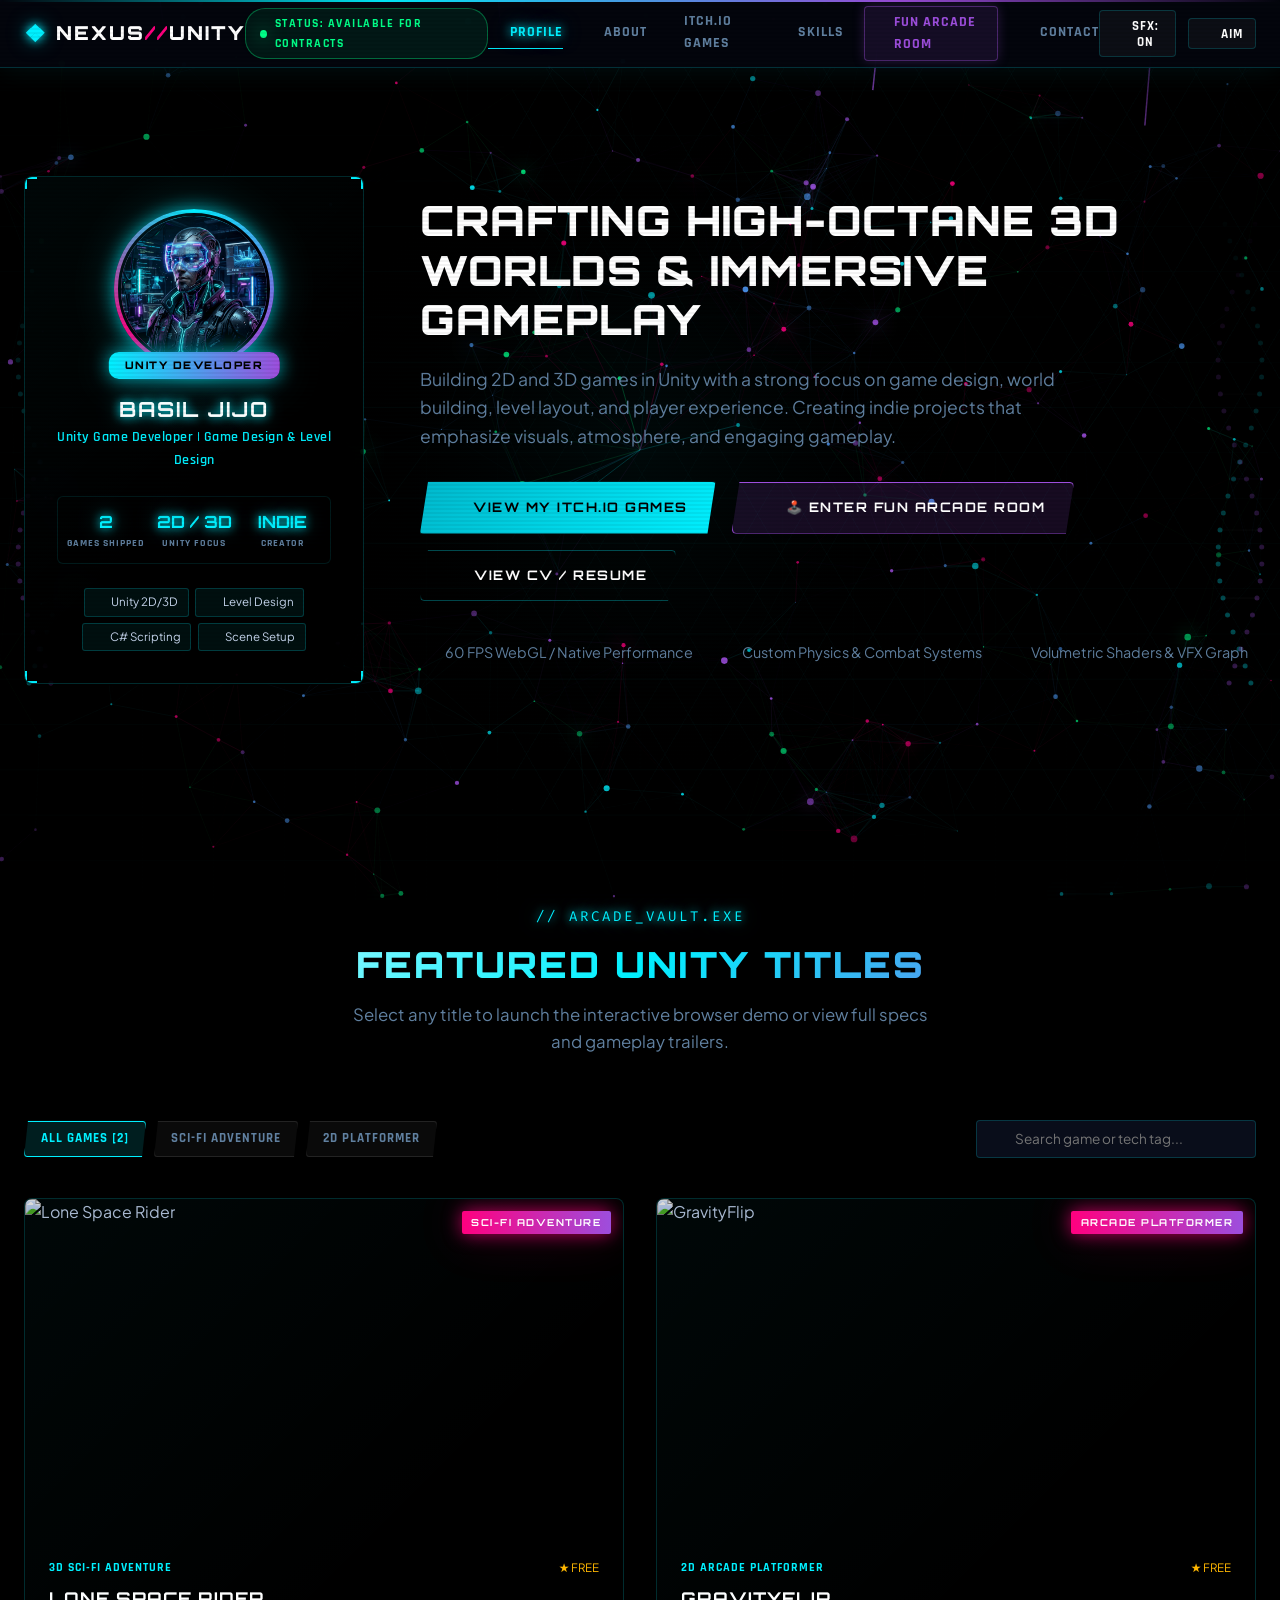
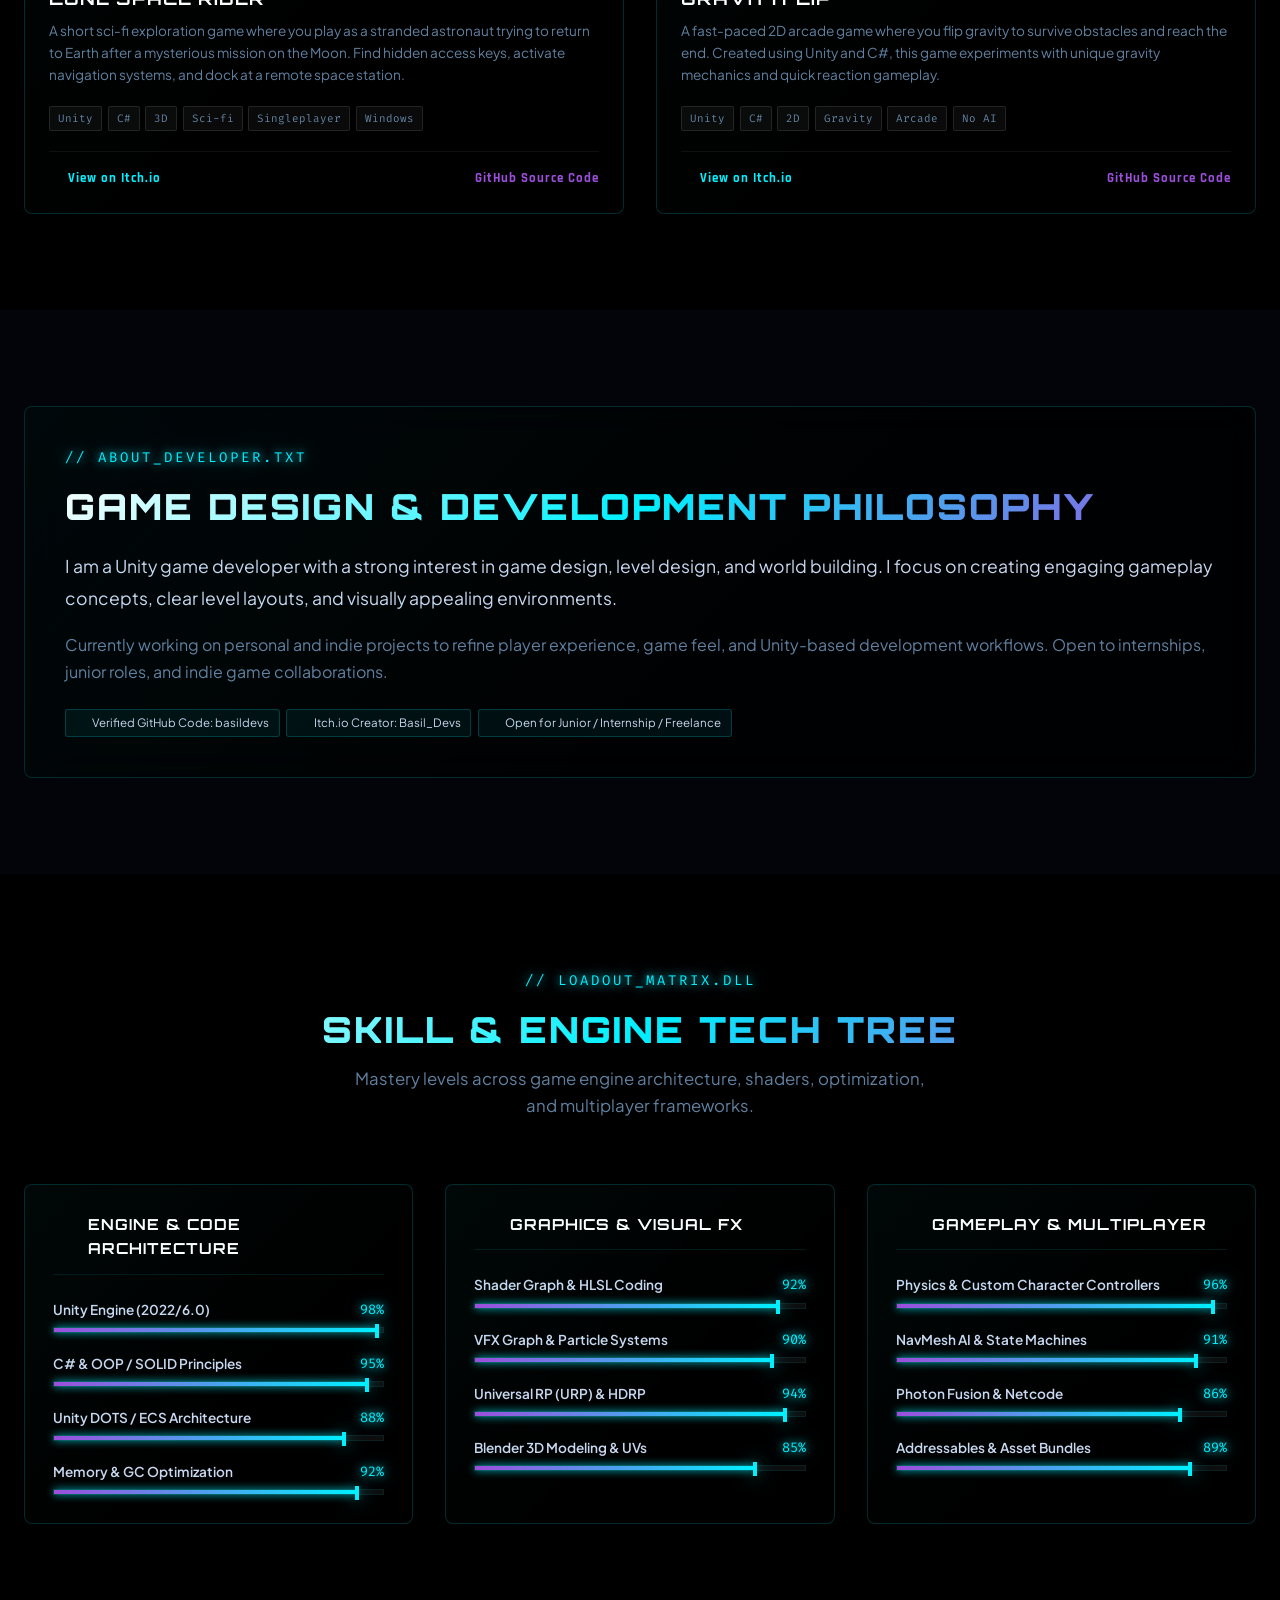
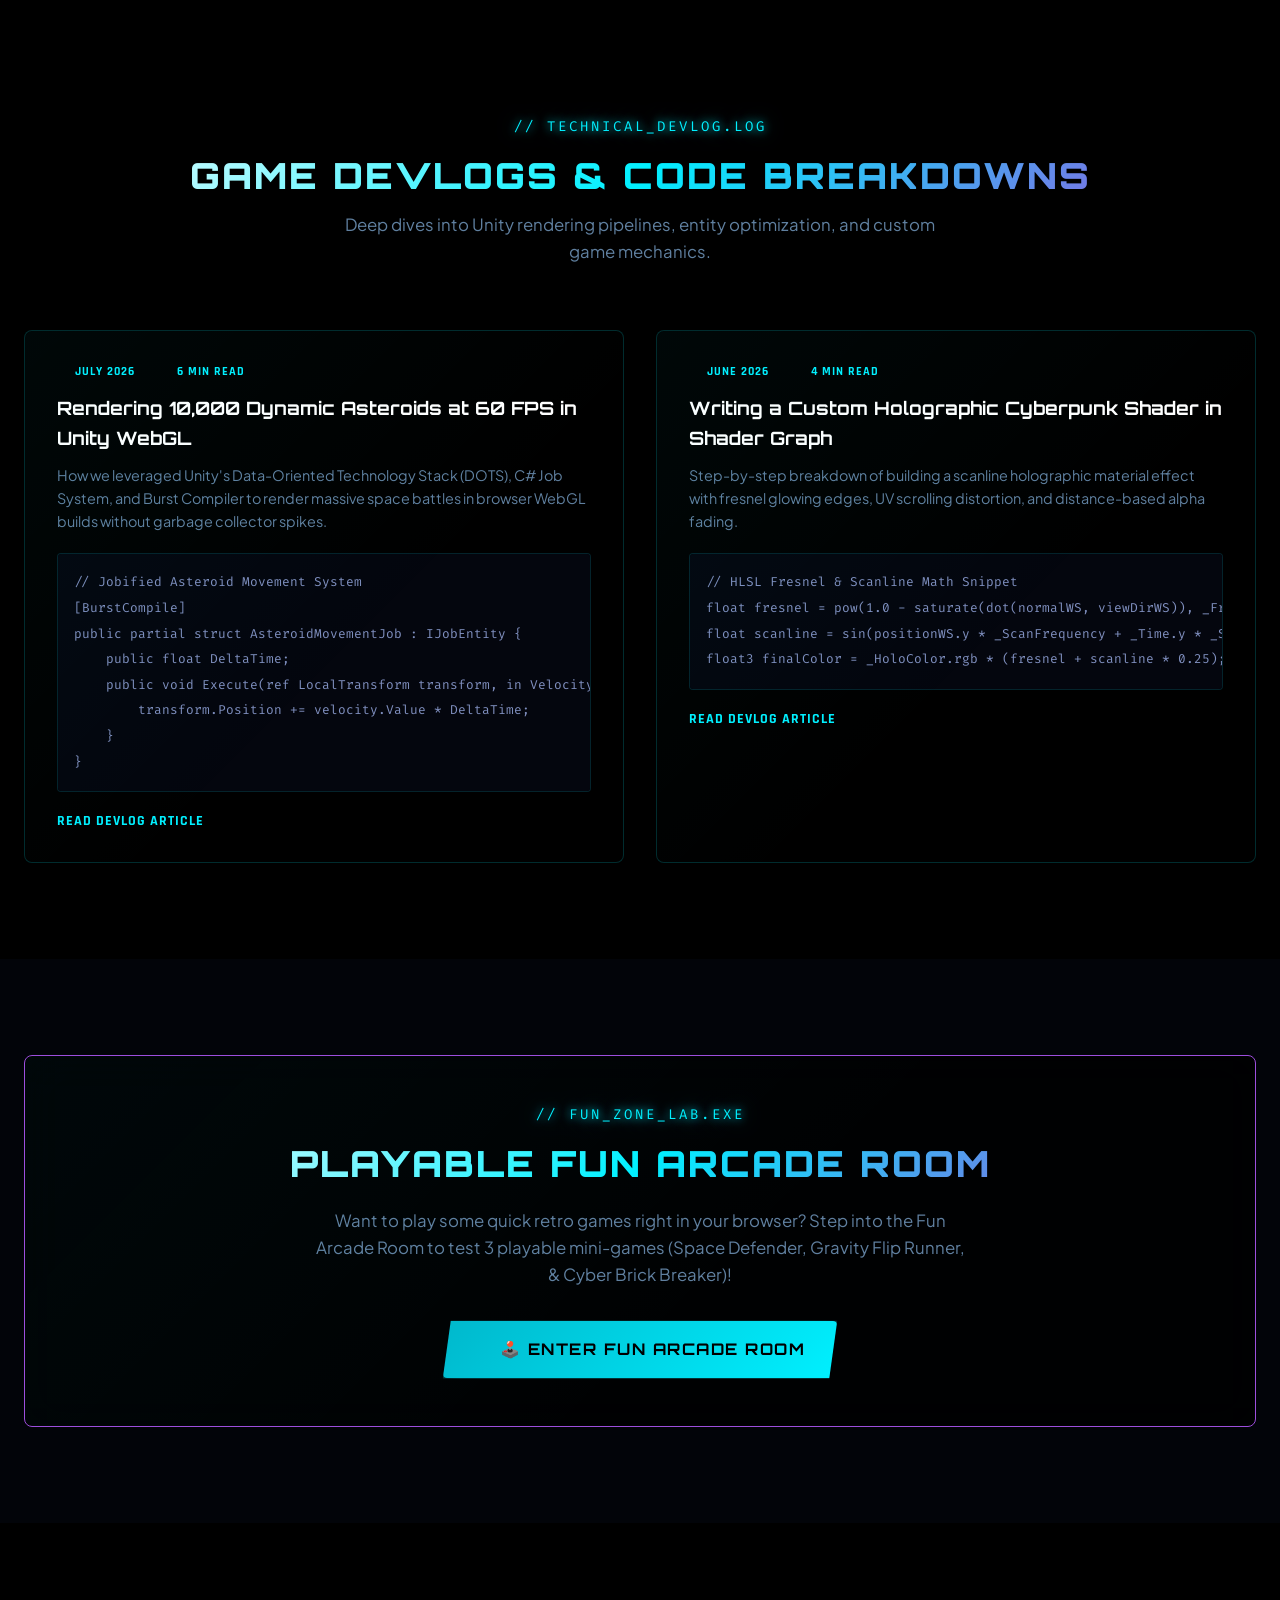
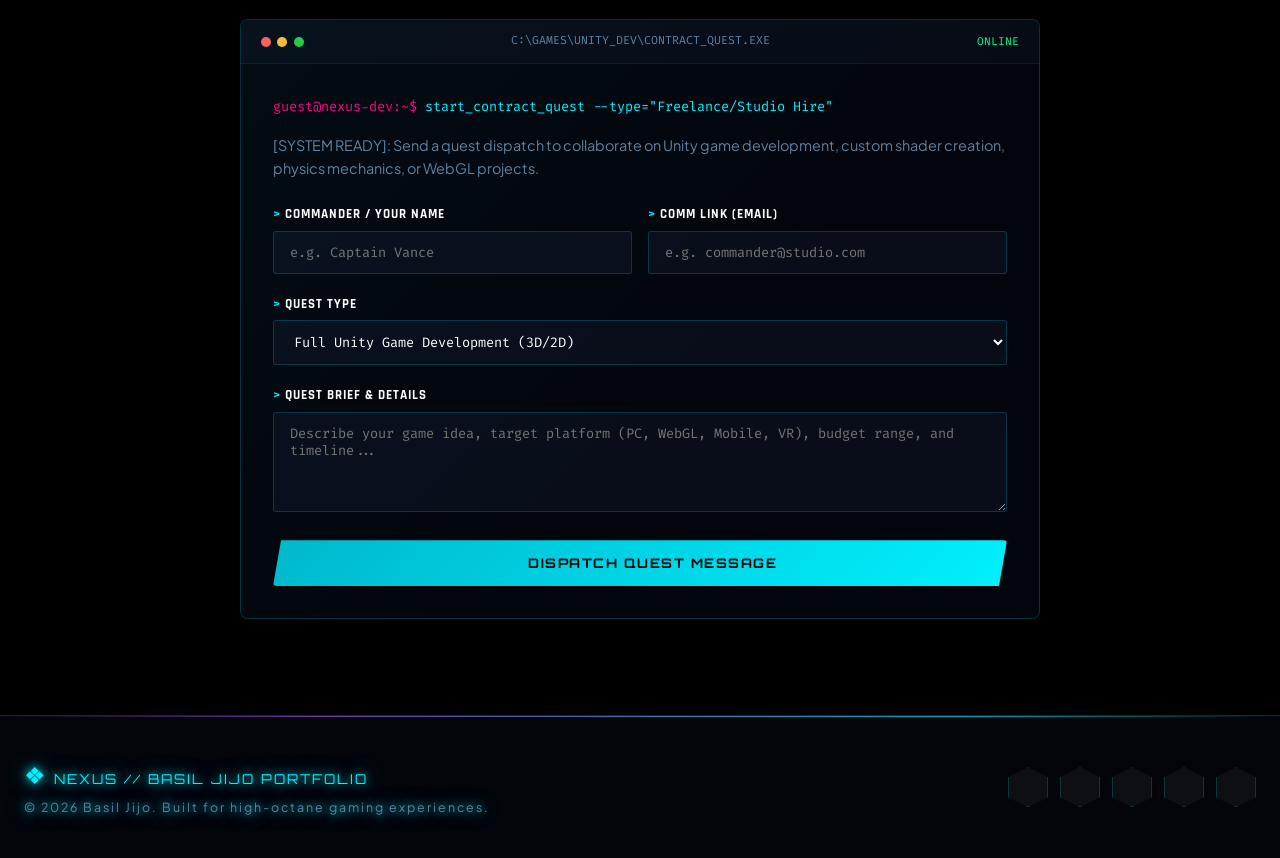
==== commit 295dbb3c: "Restored avatar profile picture on portfolio homepage, kept removed on CV page" ====
--- a/index.html
+++ b/index.html
@@ -71,9 +71,10 @@
                         <div class="card-corner corner-bl"></div>
                         <div class="card-corner corner-br"></div>
 
-                        <div class="player-emblem-badge" style="margin: 0 auto 1.25rem auto; text-align: center;">
-                            <div style="font-size: 3rem; color: var(--neon-cyan); text-shadow: var(--glow-text-cyan); display: inline-block; animation: pulse 2s infinite;">❖</div>
-                            <div class="level-badge" style="position: static; transform: none; display: inline-block; margin-top: 0.5rem;">UNITY DEVELOPER</div>
+                        <div class="avatar-frame">
+                            <img src="./assets/developer_avatar.jpg" alt="Unity Game Developer Avatar" class="avatar-img">
+                            <div class="avatar-overlay"></div>
+                            <div class="level-badge">UNITY DEVELOPER</div>
                         </div>
 
                         <div class="player-info">
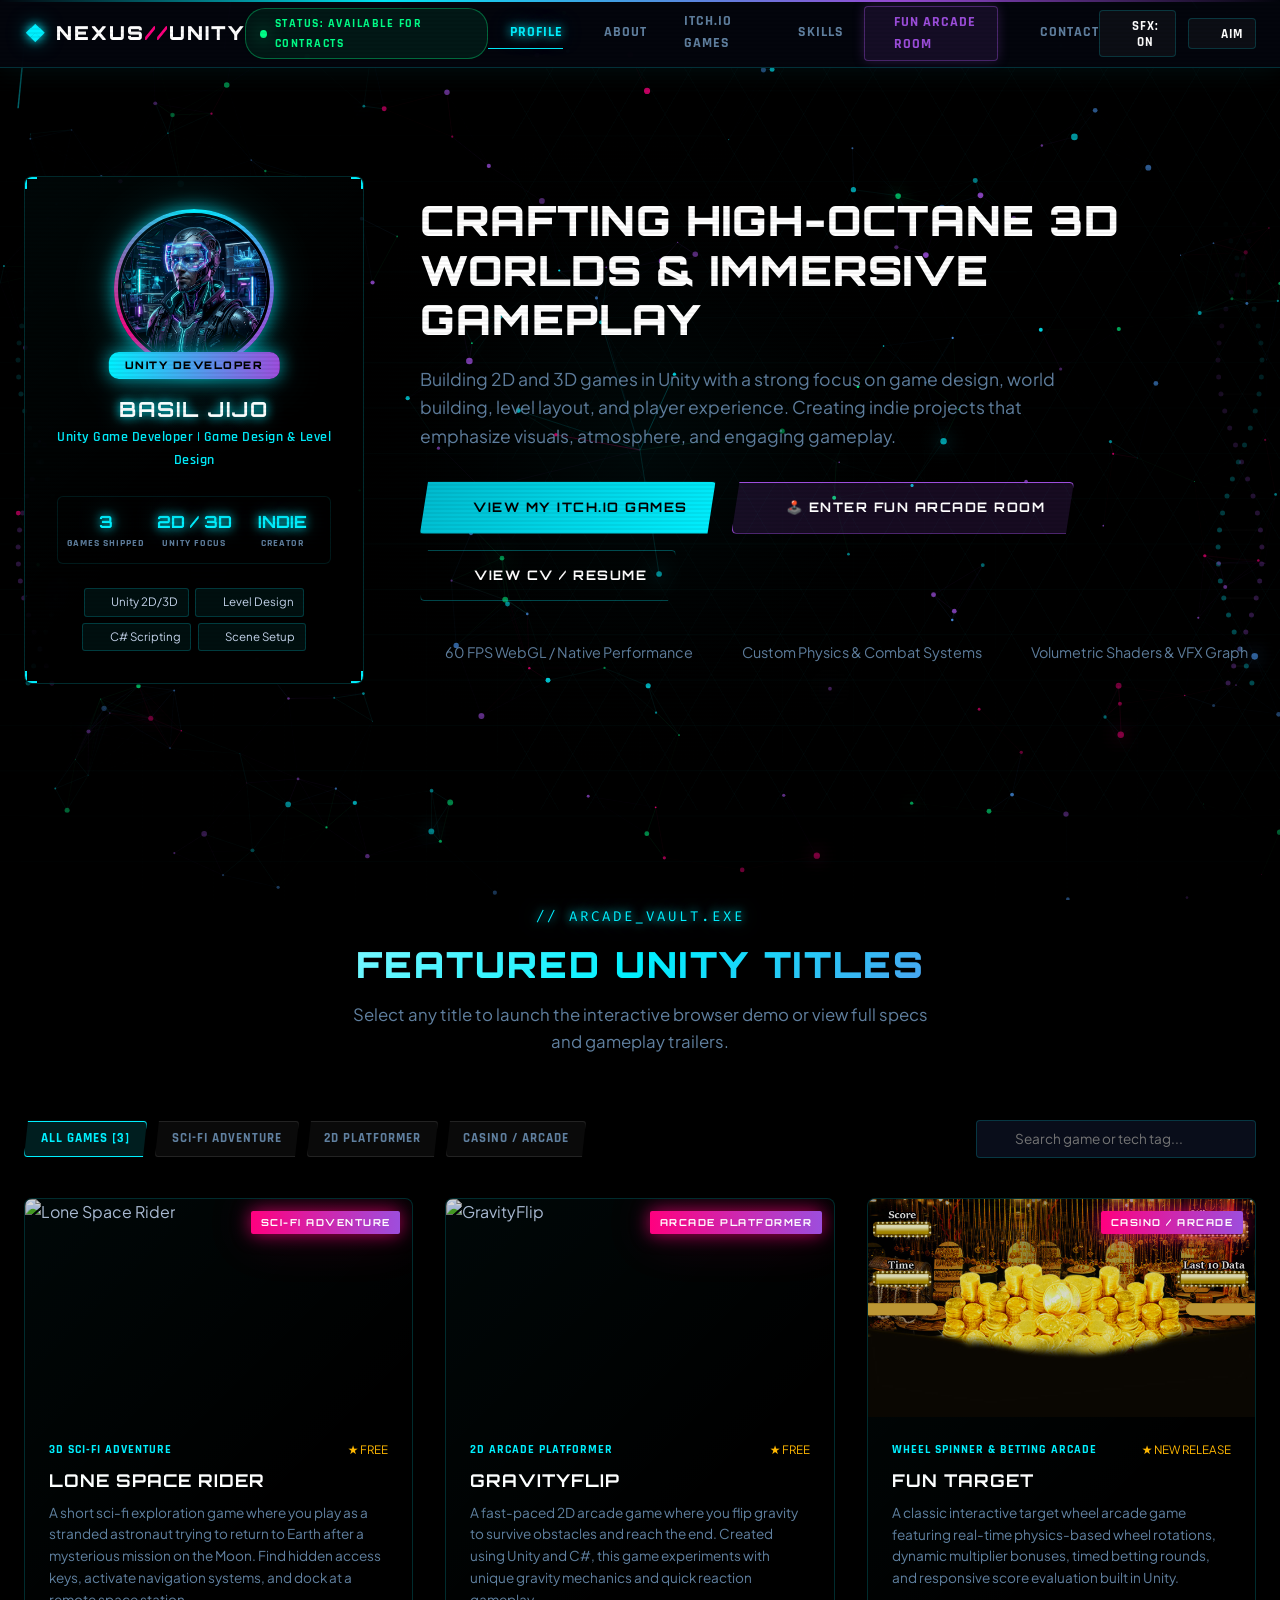
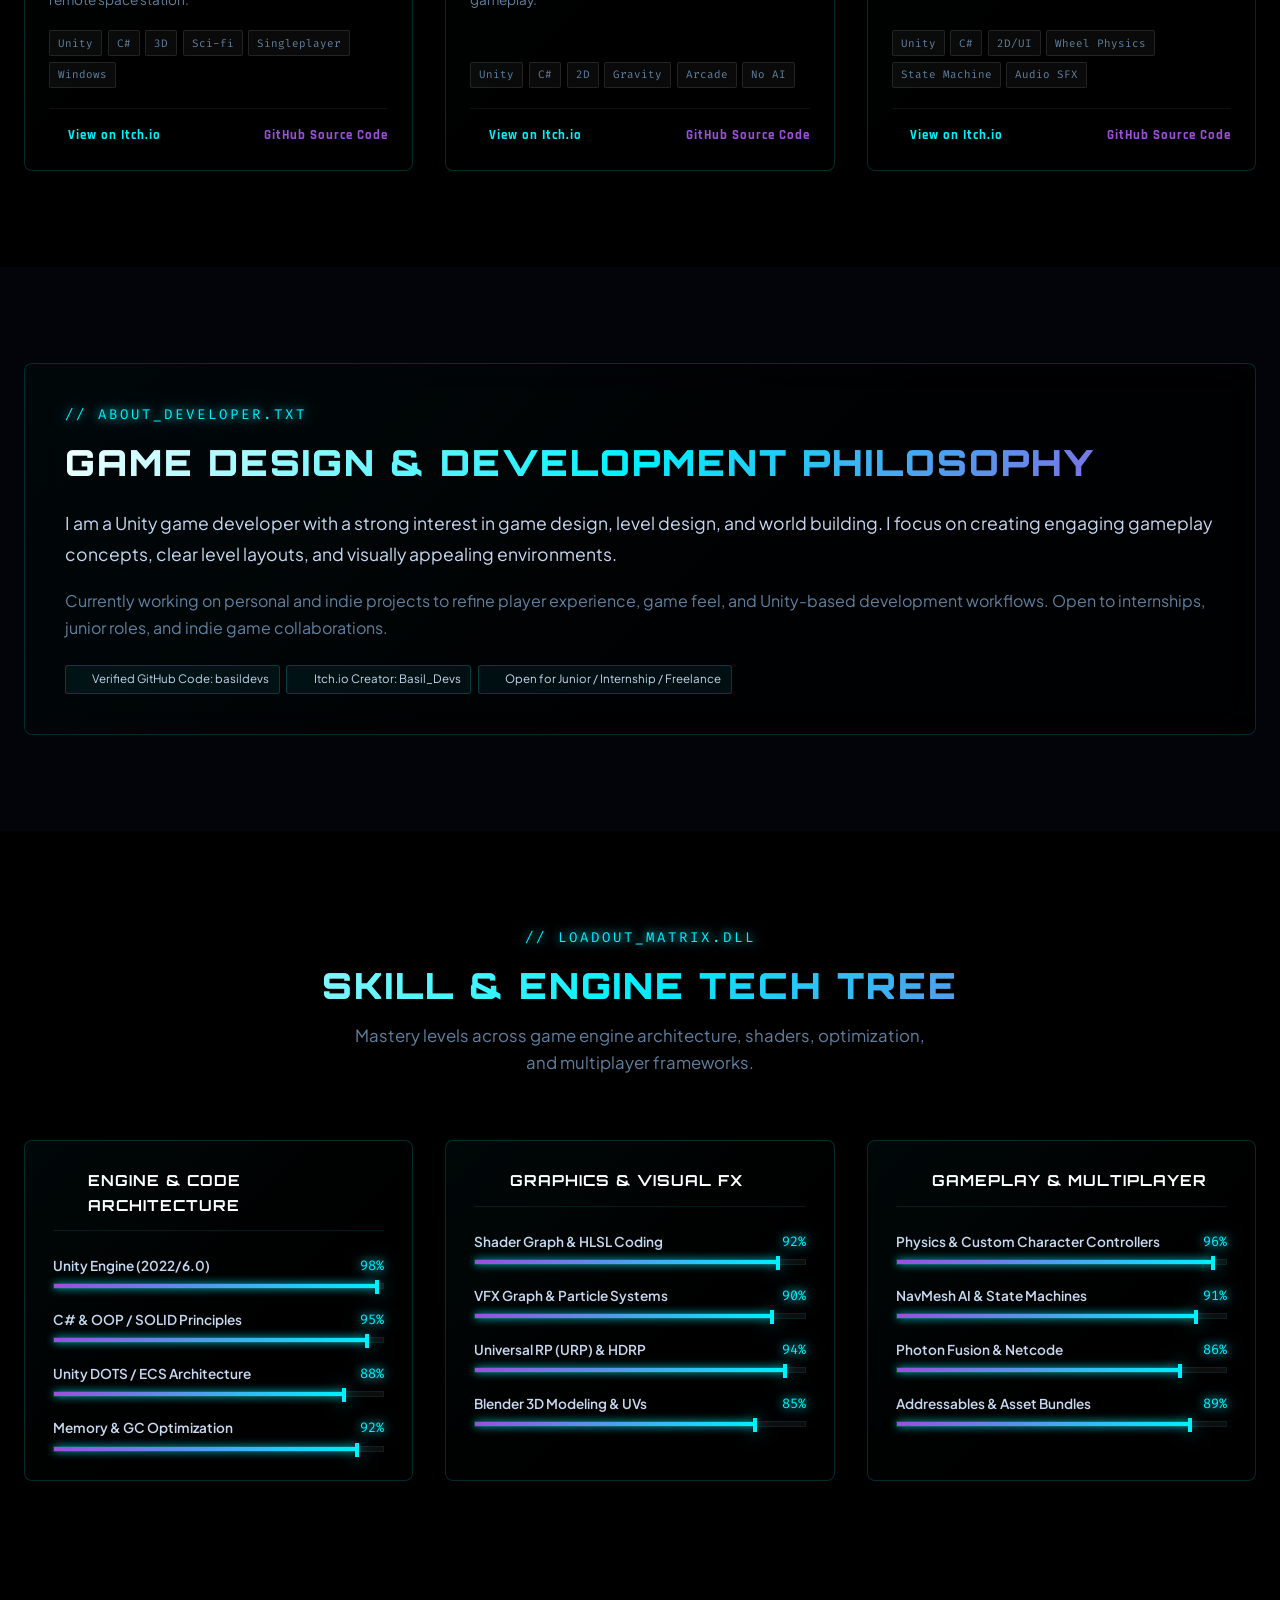
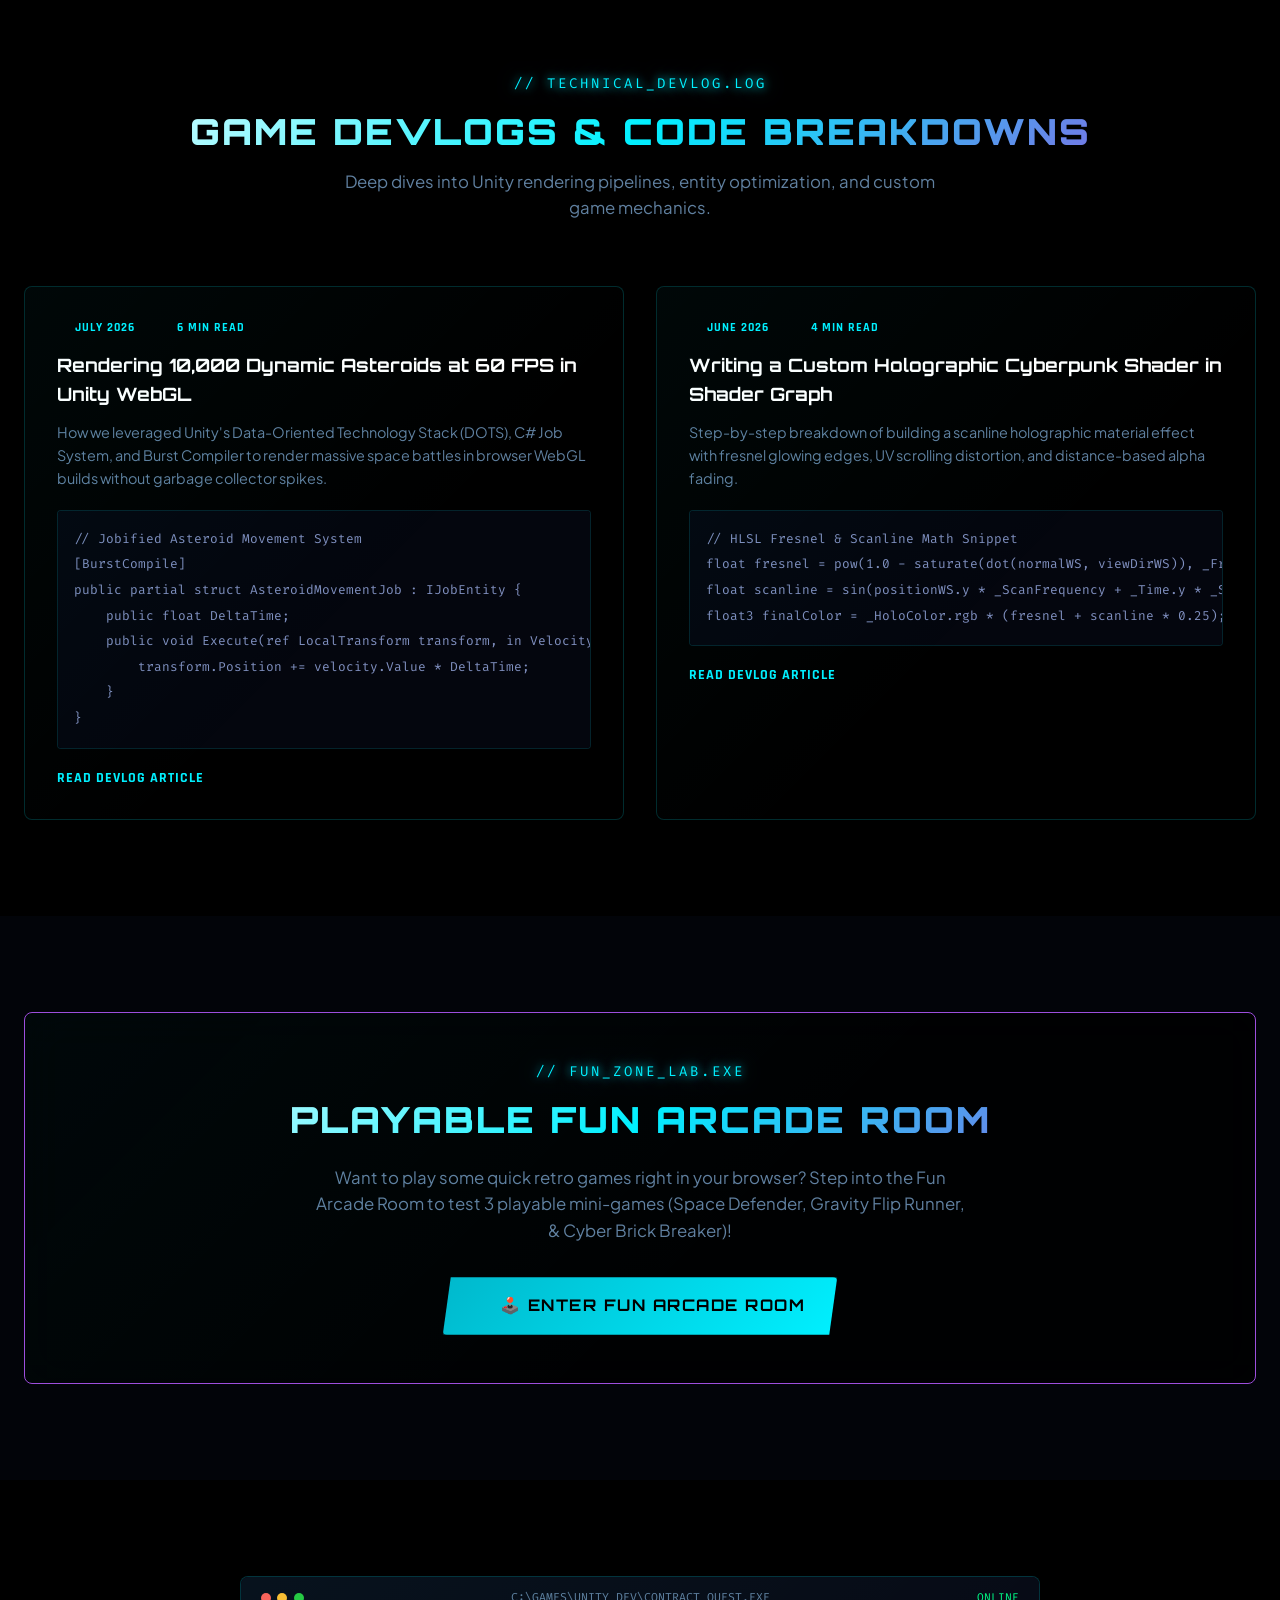
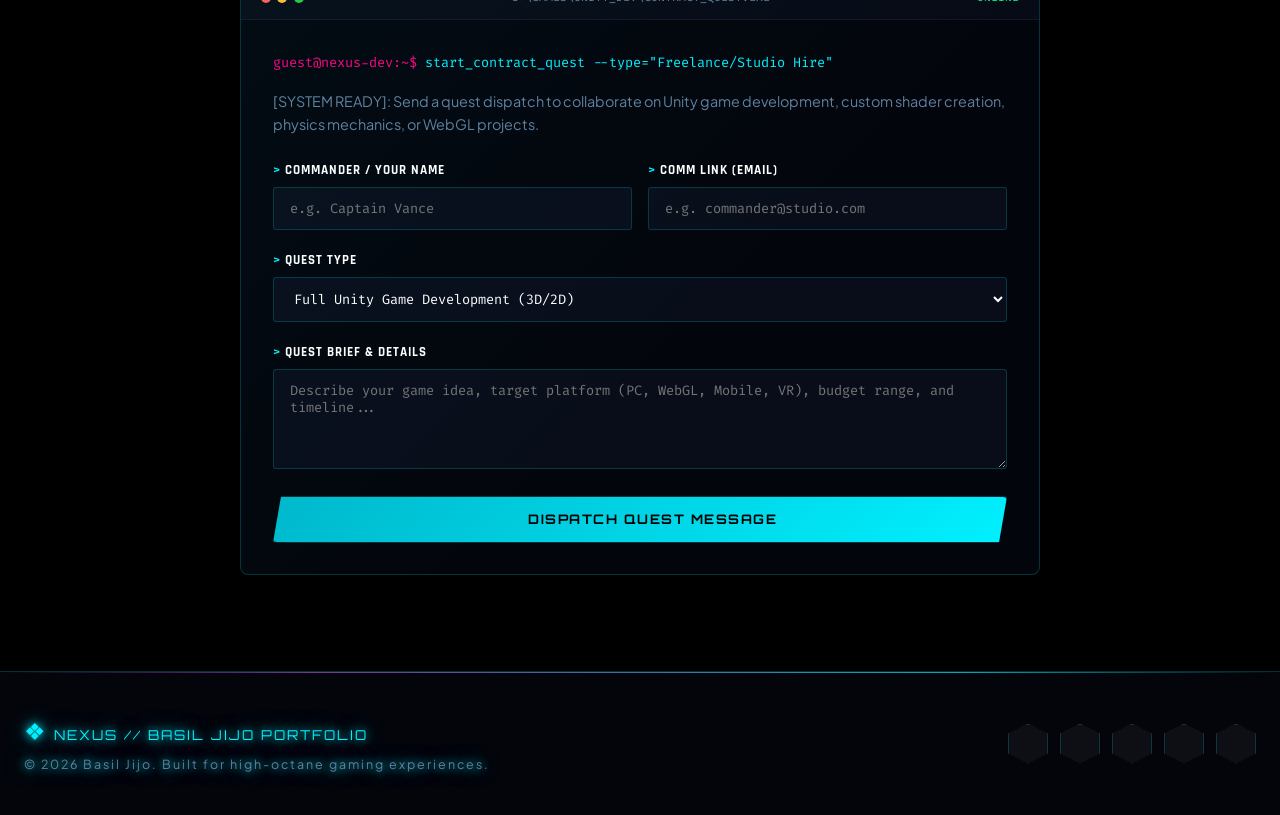
==== commit 9d69265e: "Add Fun Target game to portfolio showcase and CV with assets and itch.io/github links" ====
--- a/index.html
+++ b/index.html
@@ -83,7 +83,7 @@
                             
                             <div class="player-stats">
                                 <div class="stat-box">
-                                    <span class="stat-value" id="counter-games">2</span>
+                                    <span class="stat-value" id="counter-games">3</span>
                                     <span class="stat-label">GAMES SHIPPED</span>
                                 </div>
                                 <div class="stat-box">
@@ -157,9 +157,10 @@
                 <!-- Filter Controls -->
                 <div class="arcade-controls">
                     <div class="filter-tabs">
-                        <button class="filter-btn active" data-filter="all">ALL GAMES [2]</button>
+                        <button class="filter-btn active" data-filter="all">ALL GAMES [3]</button>
                         <button class="filter-btn" data-filter="adventure">SCI-FI ADVENTURE</button>
                         <button class="filter-btn" data-filter="platformer">2D PLATFORMER</button>
+                        <button class="filter-btn" data-filter="arcade">CASINO / ARCADE</button>
                     </div>
 
                     <div class="search-box">
@@ -242,6 +243,45 @@
                                     <i data-lucide="external-link"></i> View on Itch.io
                                 </a>
                                 <a href="https://github.com/basildevs" target="_blank" class="cyber-link github-proof-link" title="Verify Game Assets & Scripts on GitHub">
+                                    <i data-lucide="github"></i> GitHub Source Code
+                                </a>
+                            </div>
+                        </div>
+                    </article>
+
+                    <!-- Game Card 3: Fun Target -->
+                    <article class="game-card glass-panel" data-category="arcade">
+                        <div class="card-badge">CASINO / ARCADE</div>
+                        <div class="game-thumb-wrapper">
+                            <img src="./assets/funtarget.png" alt="Fun Target" class="game-thumb">
+                            <div class="thumb-overlay">
+                                <a href="https://basil-devs.itch.io/fun-target" target="_blank" class="play-trigger-btn" data-game="2">
+                                    <i data-lucide="play"></i> PLAY ON ITCH.IO
+                                </a>
+                            </div>
+                        </div>
+                        <div class="game-body">
+                            <div class="game-meta">
+                                <span class="genre-tag">WHEEL SPINNER & BETTING ARCADE</span>
+                                <span class="rating">★ NEW RELEASE</span>
+                            </div>
+                            <h3 class="game-title">FUN TARGET</h3>
+                            <p class="game-desc">A classic interactive target wheel arcade game featuring real-time physics-based wheel rotations, dynamic multiplier bonuses, timed betting rounds, and responsive score evaluation built in Unity.</p>
+                            
+                            <div class="tech-stack-pills">
+                                <span>Unity</span>
+                                <span>C#</span>
+                                <span>2D/UI</span>
+                                <span>Wheel Physics</span>
+                                <span>State Machine</span>
+                                <span>Audio SFX</span>
+                            </div>
+
+                            <div class="card-footer">
+                                <a href="https://basil-devs.itch.io/fun-target" target="_blank" class="cyber-link">
+                                    <i data-lucide="external-link"></i> View on Itch.io
+                                </a>
+                                <a href="https://github.com/basildevs/Fun-Target" target="_blank" class="cyber-link github-proof-link" title="Verify Game Assets & Scripts on GitHub">
                                     <i data-lucide="github"></i> GitHub Source Code
                                 </a>
                             </div>
--- a/styles.css
+++ b/styles.css
@@ -997,20 +997,44 @@
 .social-icon:hover { color: var(--neon-cyan); box-shadow: var(--glow-cyan); background: rgba(0,240,255,0.12); transform: translateY(-4px) scale(1.05); }
 
 /* ==========================================
-   RESPONSIVE
+   RESPONSIVE & MOBILE OPTIMIZATION (iOS & ANDROID)
    ========================================== */
 @media (max-width: 992px) {
-    .hero-grid { grid-template-columns: 1fr; }
-    .player-card { max-width: 400px; margin: 0 auto; }
-    .hero-title { font-size: 1.9rem; }
+    .hero-grid { grid-template-columns: 1fr; gap: 2rem; }
+    .player-card { max-width: 440px; margin: 0 auto; }
+    .hero-title { font-size: 1.85rem; }
     .devlog-grid { grid-template-columns: 1fr; }
     .hud-nav { display: none; }
 }
 
 @media (max-width: 600px) {
+    /* Touch target & scrolling optimizations */
+    html, body {
+        touch-action: manipulation;
+        -webkit-tap-highlight-color: transparent;
+    }
+    
+    .hud-header { height: 60px; padding: 0 0.75rem; }
+    .status-badge { display: none; }
+    .hud-logo { font-size: 1rem; }
+    
+    .hero-section { padding-top: 95px; padding-bottom: 3rem; }
+    .hero-title { font-size: 1.55rem; line-height: 1.3; }
+    .hero-subtitle { font-size: 0.95rem; }
+    
+    .cyber-btn {
+        width: 100%;
+        padding: 0.85rem 1.25rem;
+        font-size: 0.8rem;
+    }
+    
+    .hero-cta-group { flex-direction: column; width: 100%; }
     .form-row { grid-template-columns: 1fr; }
-    .hero-cta-group { flex-direction: column; }
     .specs-grid { grid-template-columns: 1fr; }
     .arcade-hud-controls { flex-direction: column; gap: 0.75rem; }
-    .section-title { font-size: 1.75rem; }
-}
+    .section-title { font-size: 1.5rem; }
+    .game-grid { grid-template-columns: 1fr; }
+    
+    .terminal-body { padding: 1.25rem; }
+    .cyber-container { padding: 0 1rem; }
+}
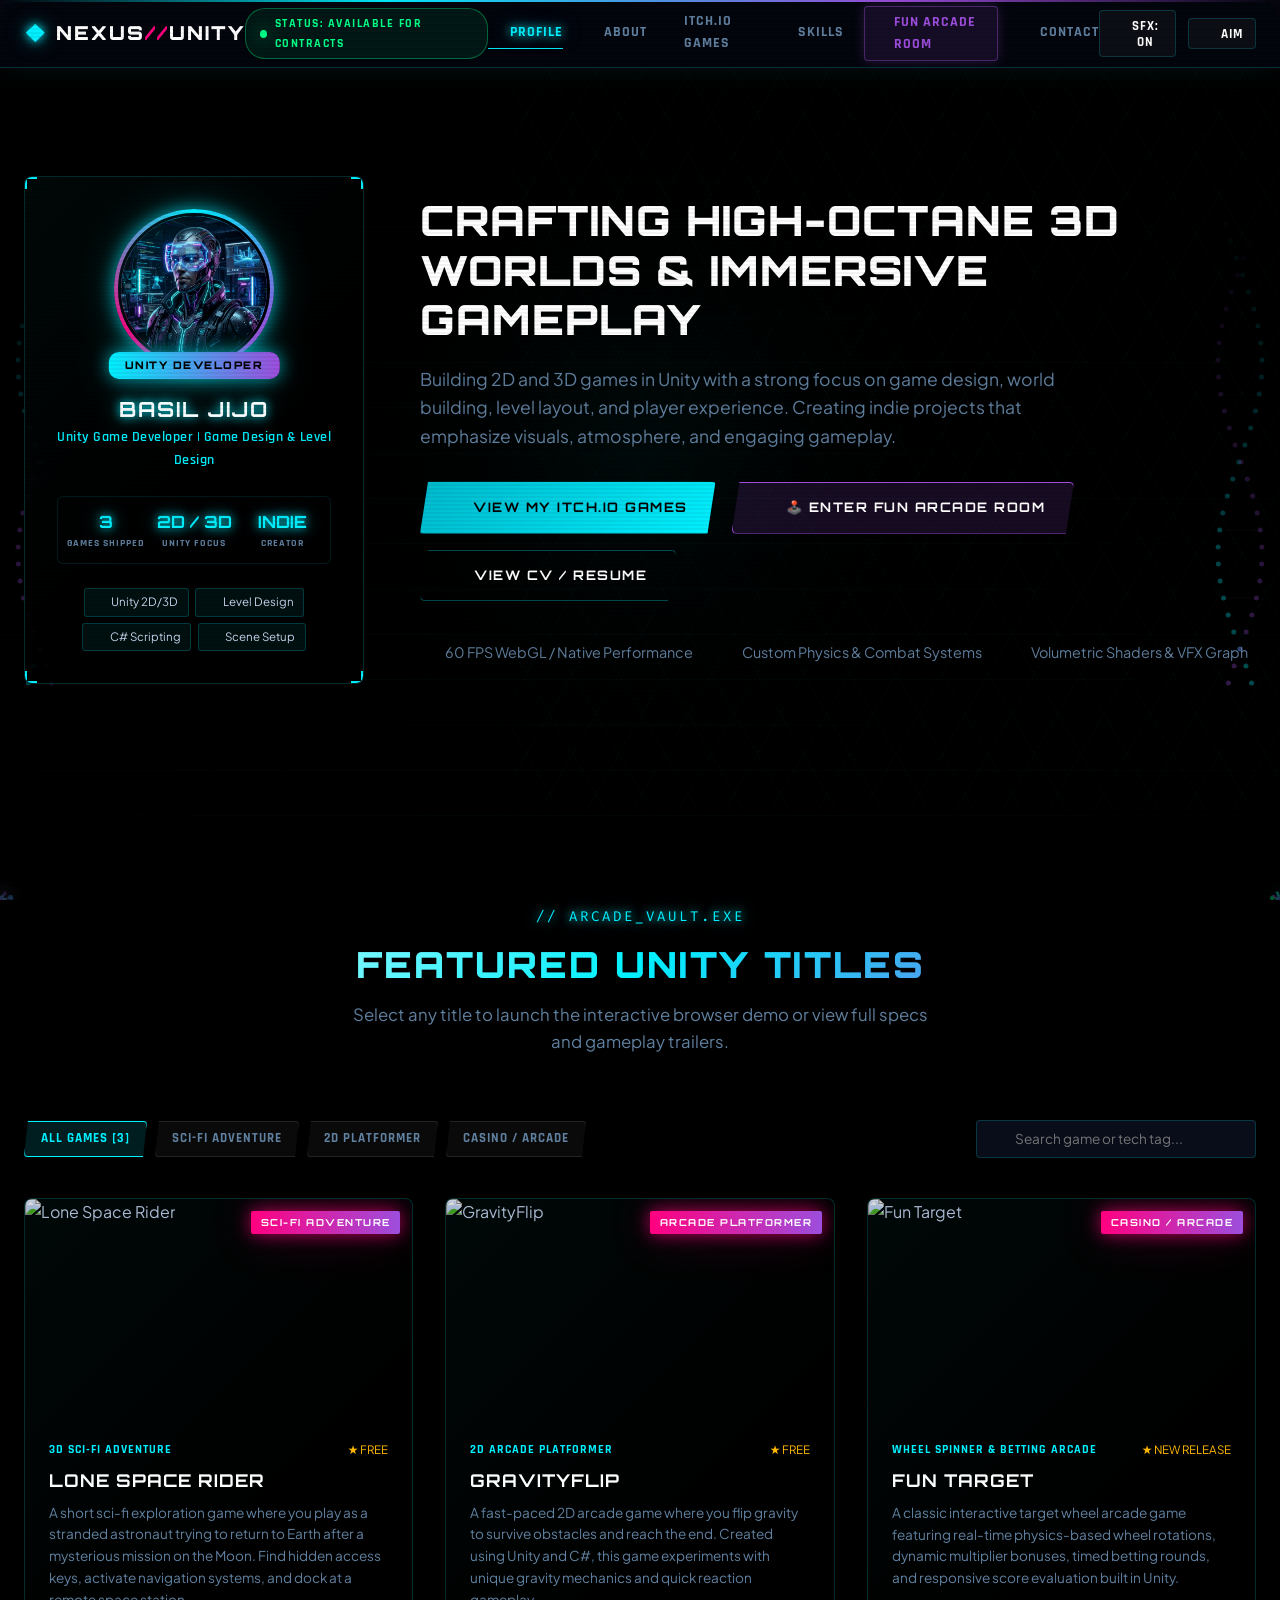
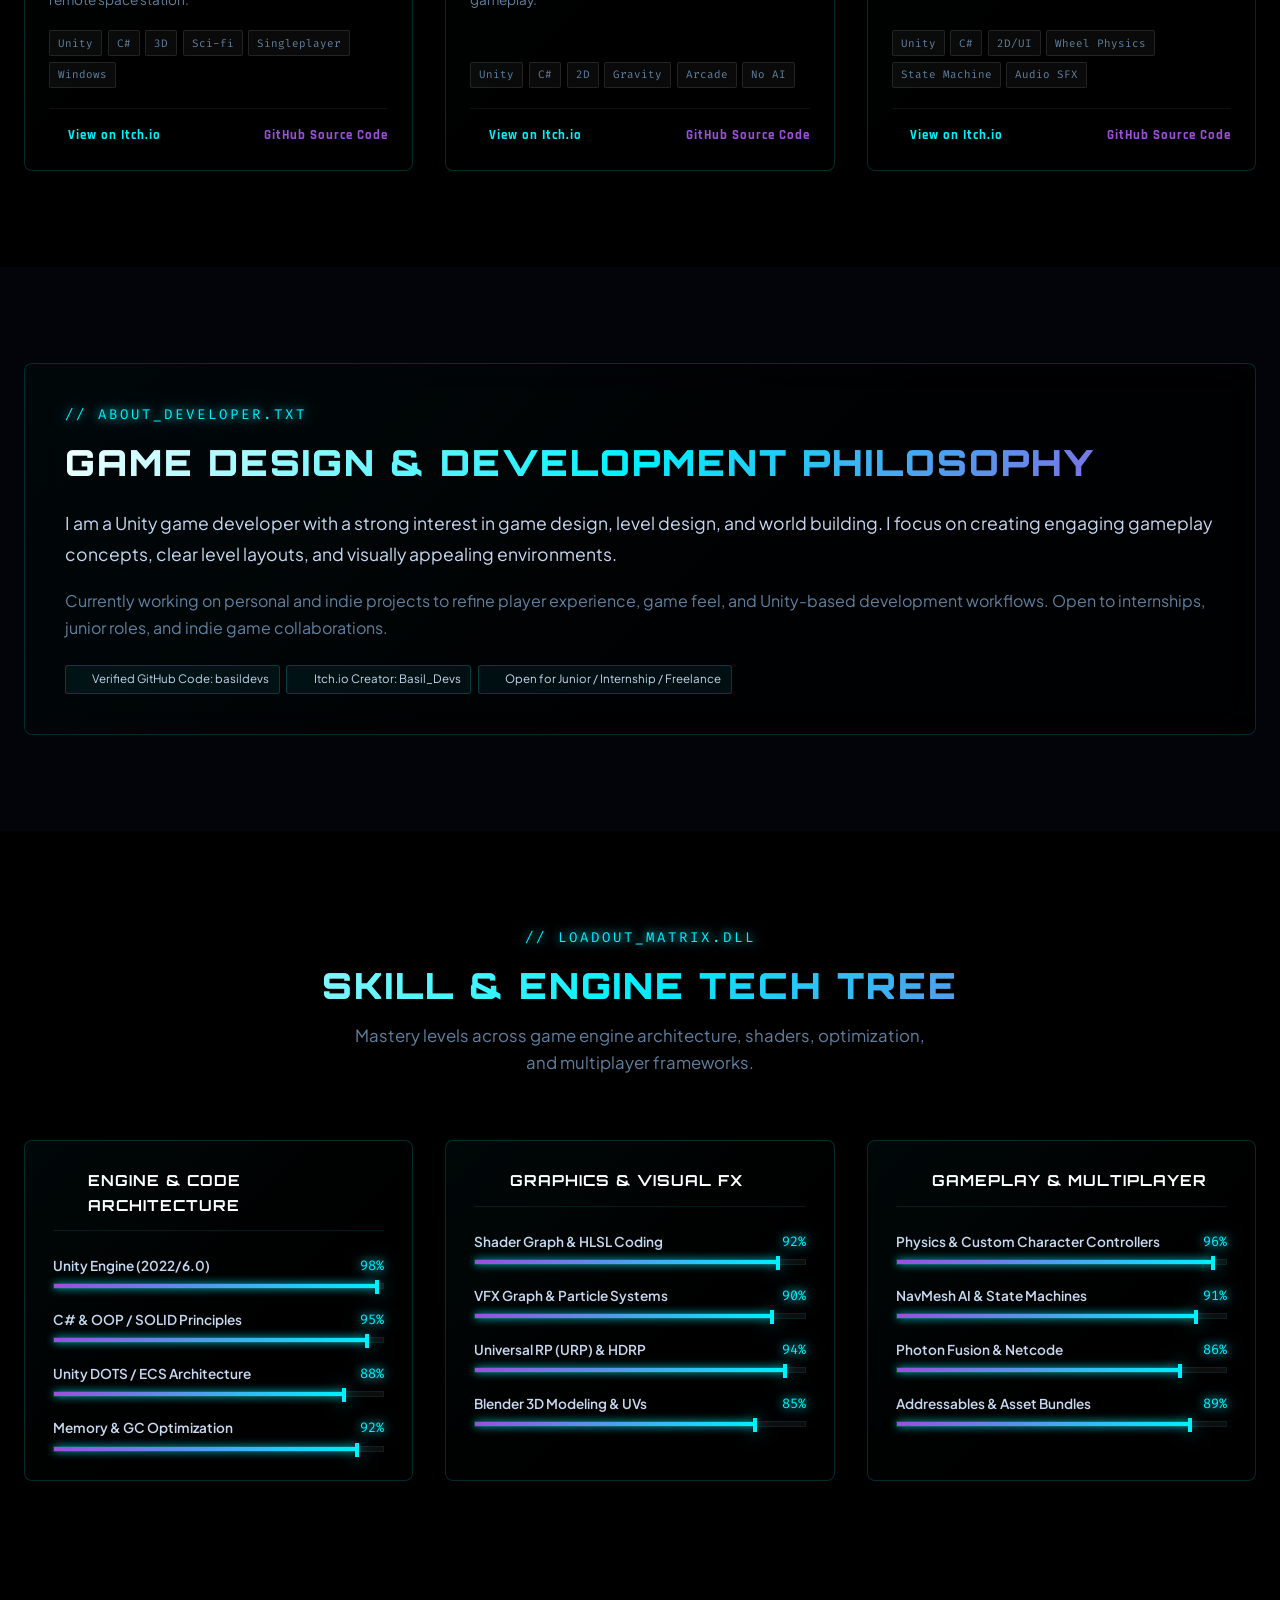
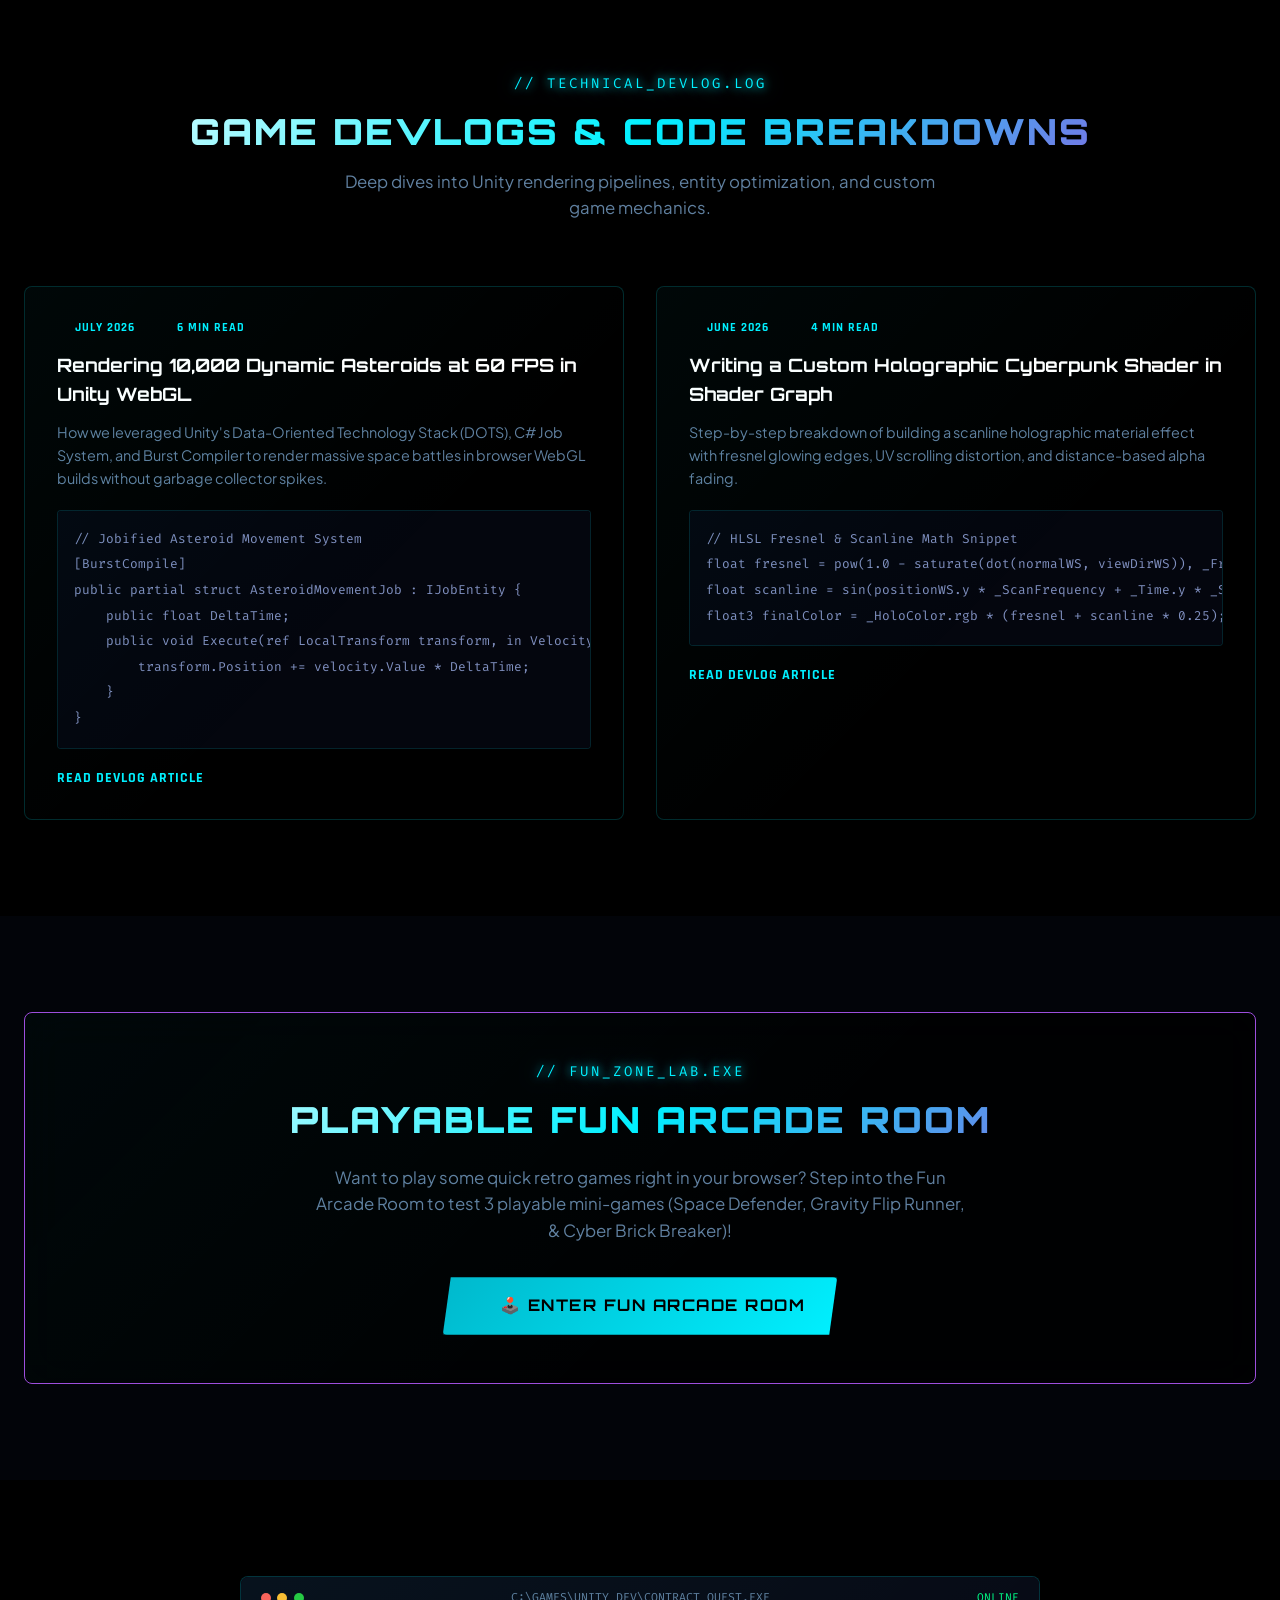
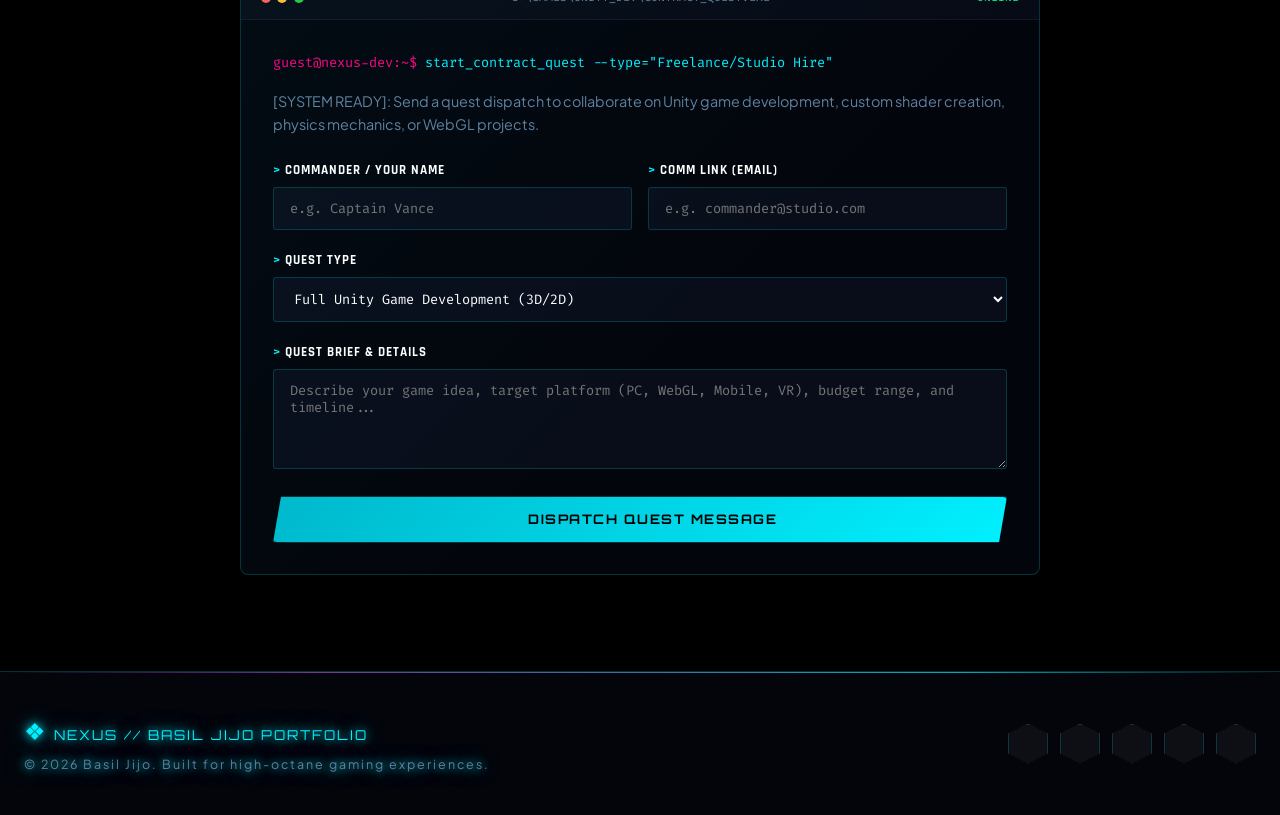
==== commit 761499d8: "Connect Fun Target live itch.io page and official cover art to portfolio" ====
--- a/index.html
+++ b/index.html
@@ -253,10 +253,10 @@
                     <article class="game-card glass-panel" data-category="arcade">
                         <div class="card-badge">CASINO / ARCADE</div>
                         <div class="game-thumb-wrapper">
-                            <img src="./assets/funtarget.png" alt="Fun Target" class="game-thumb">
+                            <img src="https://img.itch.zone/aW1nLzMwMzk1OTkxLnBuZw==/315x250%23c/dXVdBg.png" alt="Fun Target" class="game-thumb">
                             <div class="thumb-overlay">
                                 <a href="https://basil-devs.itch.io/fun-target" target="_blank" class="play-trigger-btn" data-game="2">
-                                    <i data-lucide="play"></i> PLAY ON ITCH.IO
+                                    <i data-lucide="download"></i> DOWNLOAD ON ITCH.IO
                                 </a>
                             </div>
                         </div>
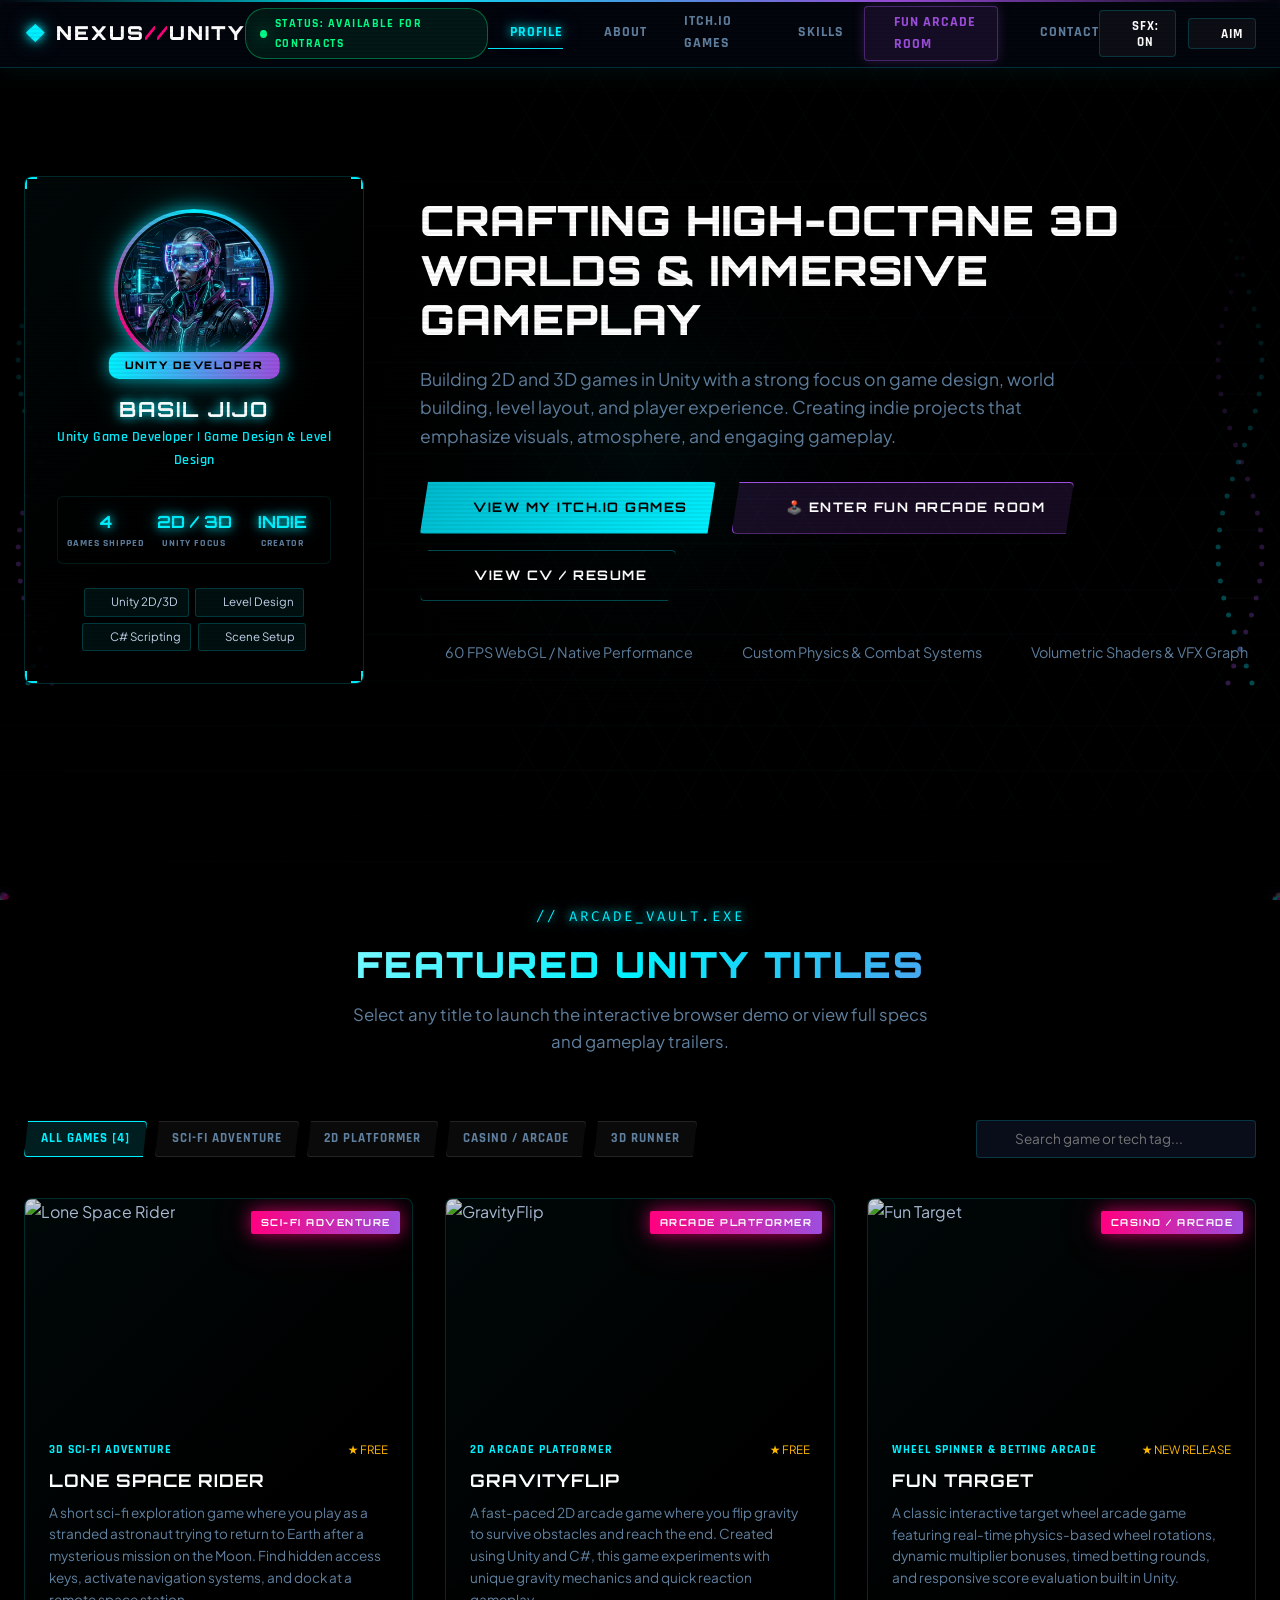
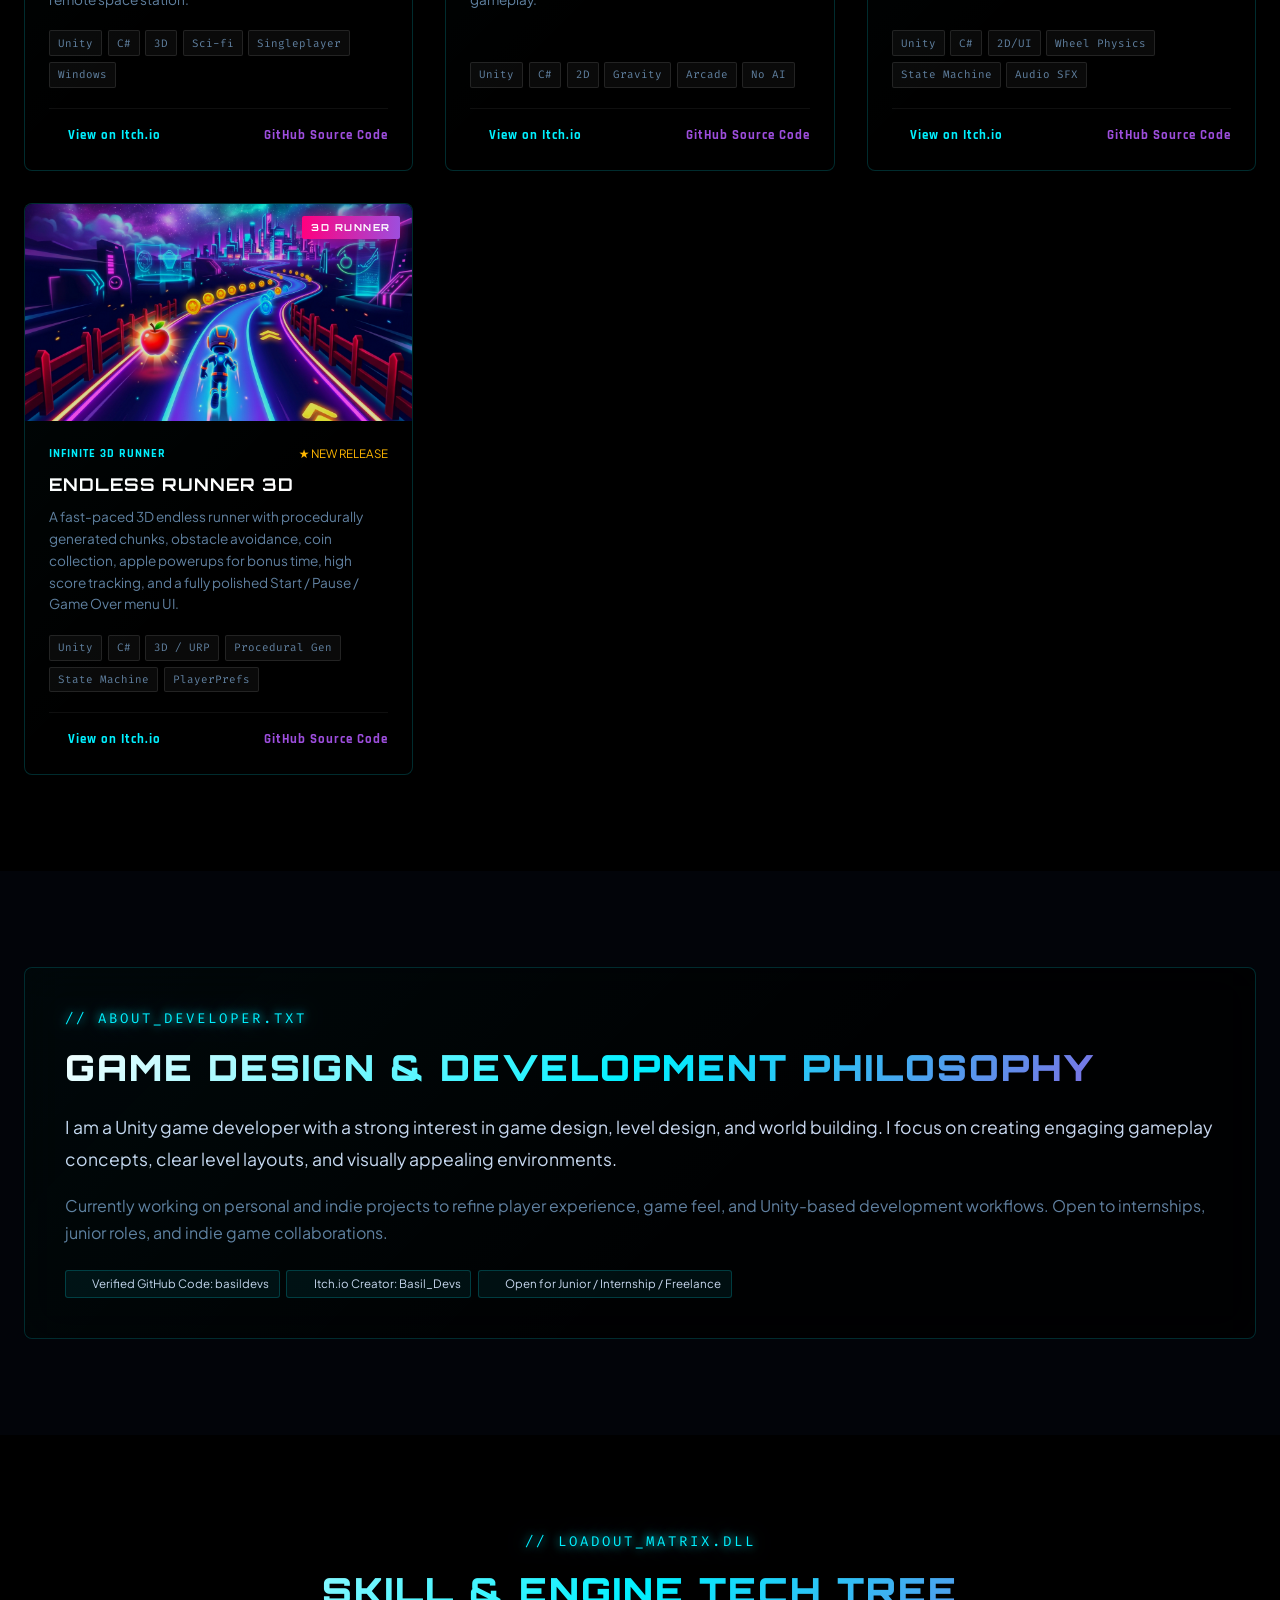
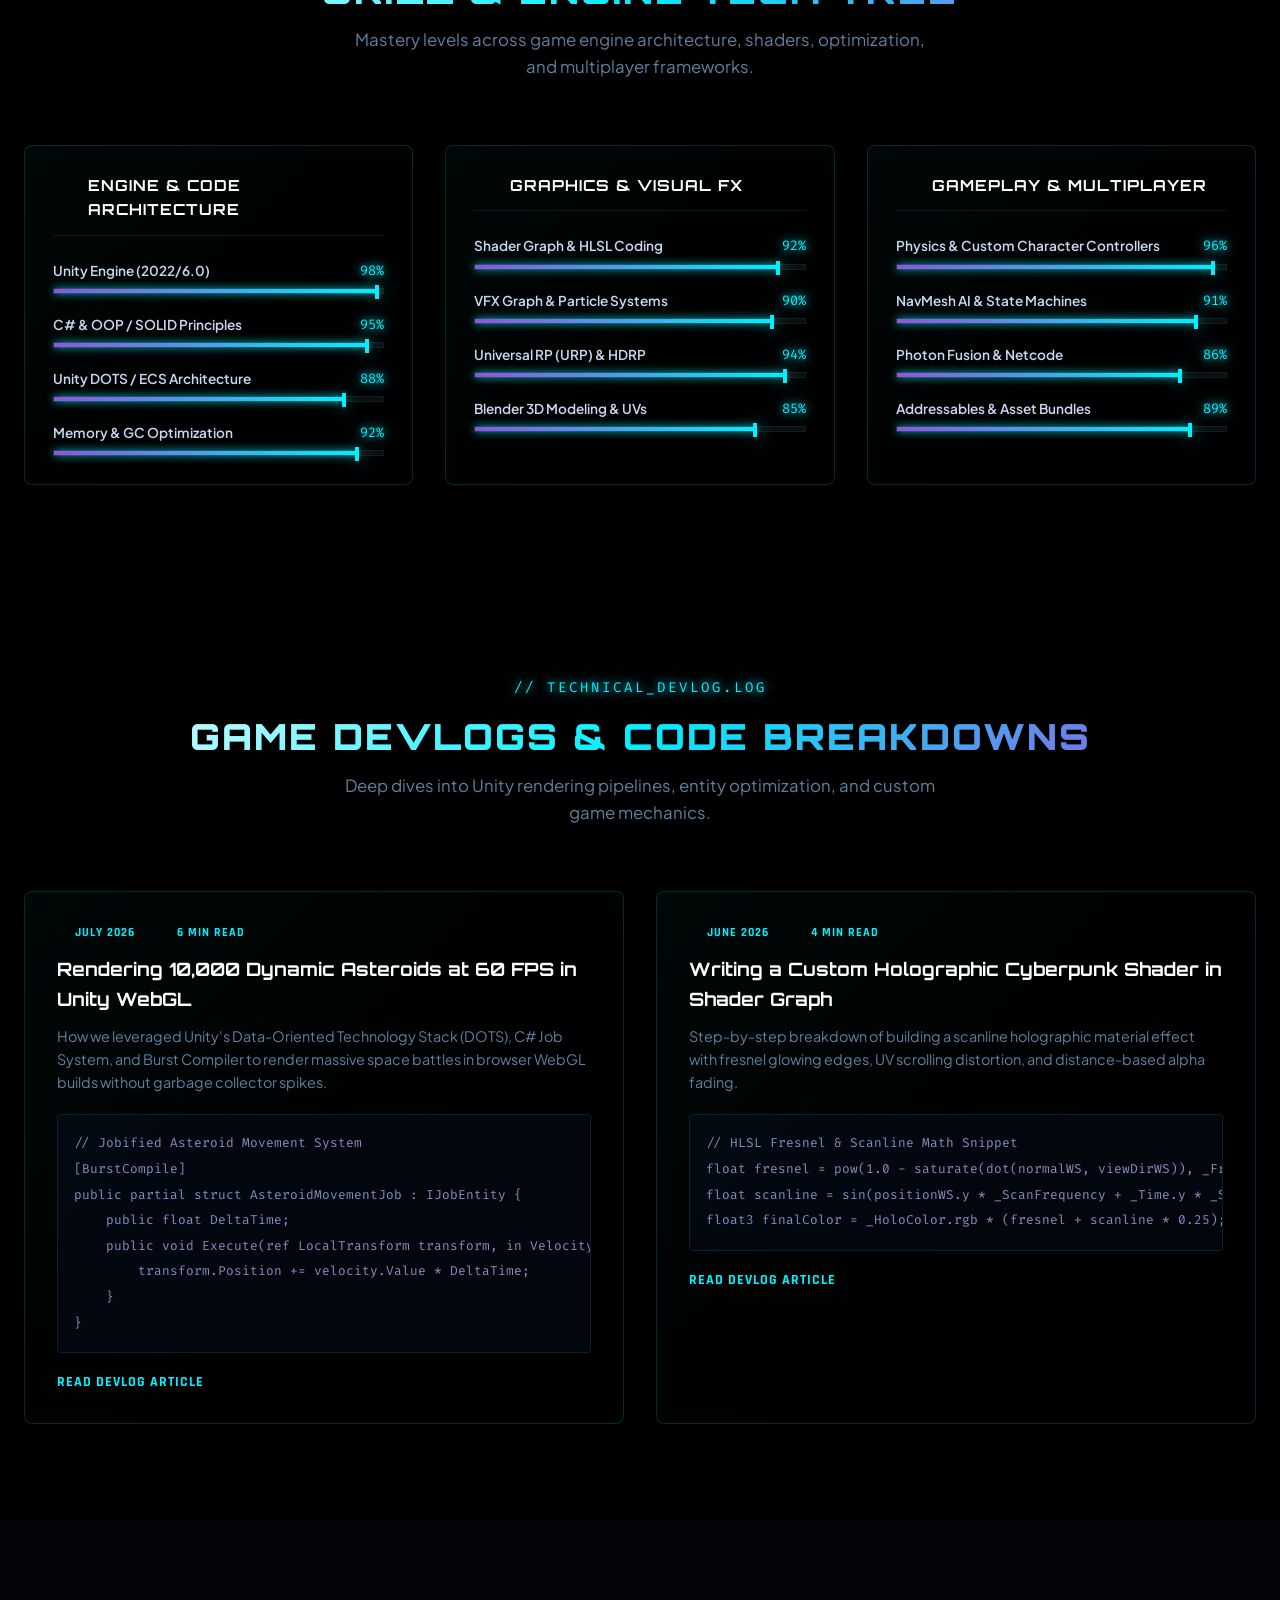
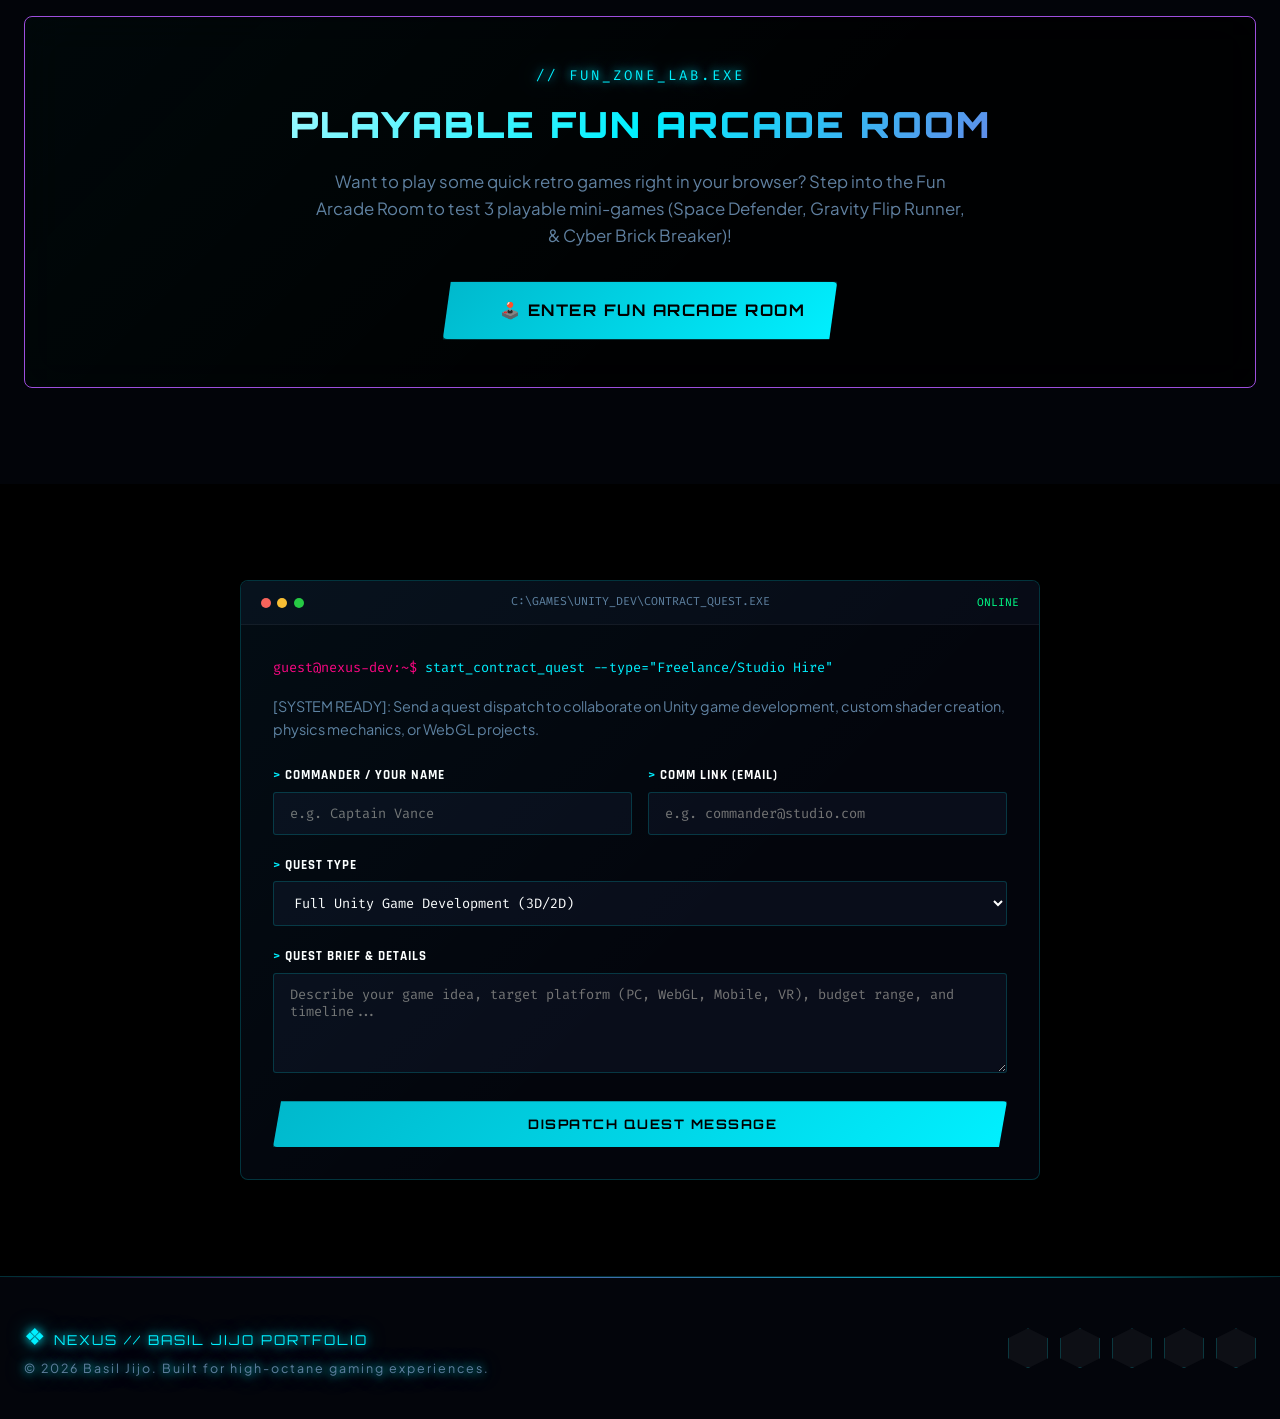
==== commit 90f8fae8: "Add Endless Runner 3D to portfolio showcase and CV with thumbnail and links" ====
--- a/index.html
+++ b/index.html
@@ -83,7 +83,7 @@
                             
                             <div class="player-stats">
                                 <div class="stat-box">
-                                    <span class="stat-value" id="counter-games">3</span>
+                                    <span class="stat-value" id="counter-games">4</span>
                                     <span class="stat-label">GAMES SHIPPED</span>
                                 </div>
                                 <div class="stat-box">
@@ -157,10 +157,11 @@
                 <!-- Filter Controls -->
                 <div class="arcade-controls">
                     <div class="filter-tabs">
-                        <button class="filter-btn active" data-filter="all">ALL GAMES [3]</button>
+                        <button class="filter-btn active" data-filter="all">ALL GAMES [4]</button>
                         <button class="filter-btn" data-filter="adventure">SCI-FI ADVENTURE</button>
                         <button class="filter-btn" data-filter="platformer">2D PLATFORMER</button>
                         <button class="filter-btn" data-filter="arcade">CASINO / ARCADE</button>
+                        <button class="filter-btn" data-filter="runner">3D RUNNER</button>
                     </div>
 
                     <div class="search-box">
@@ -282,6 +283,45 @@
                                     <i data-lucide="external-link"></i> View on Itch.io
                                 </a>
                                 <a href="https://github.com/basildevs/Fun-Target" target="_blank" class="cyber-link github-proof-link" title="Verify Game Assets & Scripts on GitHub">
+                                    <i data-lucide="github"></i> GitHub Source Code
+                                </a>
+                            </div>
+                        </div>
+                    </article>
+
+                    <!-- Game Card 4: Endless Runner -->
+                    <article class="game-card glass-panel" data-category="runner">
+                        <div class="card-badge">3D RUNNER</div>
+                        <div class="game-thumb-wrapper">
+                            <img src="./assets/endlessrunner.jpg" alt="Endless Runner 3D" class="game-thumb">
+                            <div class="thumb-overlay">
+                                <a href="https://basil-devs.itch.io/endless-runner-3d" target="_blank" class="play-trigger-btn" data-game="3">
+                                    <i data-lucide="download"></i> DOWNLOAD ON ITCH.IO
+                                </a>
+                            </div>
+                        </div>
+                        <div class="game-body">
+                            <div class="game-meta">
+                                <span class="genre-tag">INFINITE 3D RUNNER</span>
+                                <span class="rating">★ NEW RELEASE</span>
+                            </div>
+                            <h3 class="game-title">ENDLESS RUNNER 3D</h3>
+                            <p class="game-desc">A fast-paced 3D endless runner with procedurally generated chunks, obstacle avoidance, coin collection, apple powerups for bonus time, high score tracking, and a fully polished Start / Pause / Game Over menu UI.</p>
+
+                            <div class="tech-stack-pills">
+                                <span>Unity</span>
+                                <span>C#</span>
+                                <span>3D / URP</span>
+                                <span>Procedural Gen</span>
+                                <span>State Machine</span>
+                                <span>PlayerPrefs</span>
+                            </div>
+
+                            <div class="card-footer">
+                                <a href="https://basil-devs.itch.io/endless-runner-3d" target="_blank" class="cyber-link">
+                                    <i data-lucide="external-link"></i> View on Itch.io
+                                </a>
+                                <a href="https://github.com/basildevs/Endless-Runner" target="_blank" class="cyber-link github-proof-link" title="Verify Game Assets &amp; Scripts on GitHub">
                                     <i data-lucide="github"></i> GitHub Source Code
                                 </a>
                             </div>
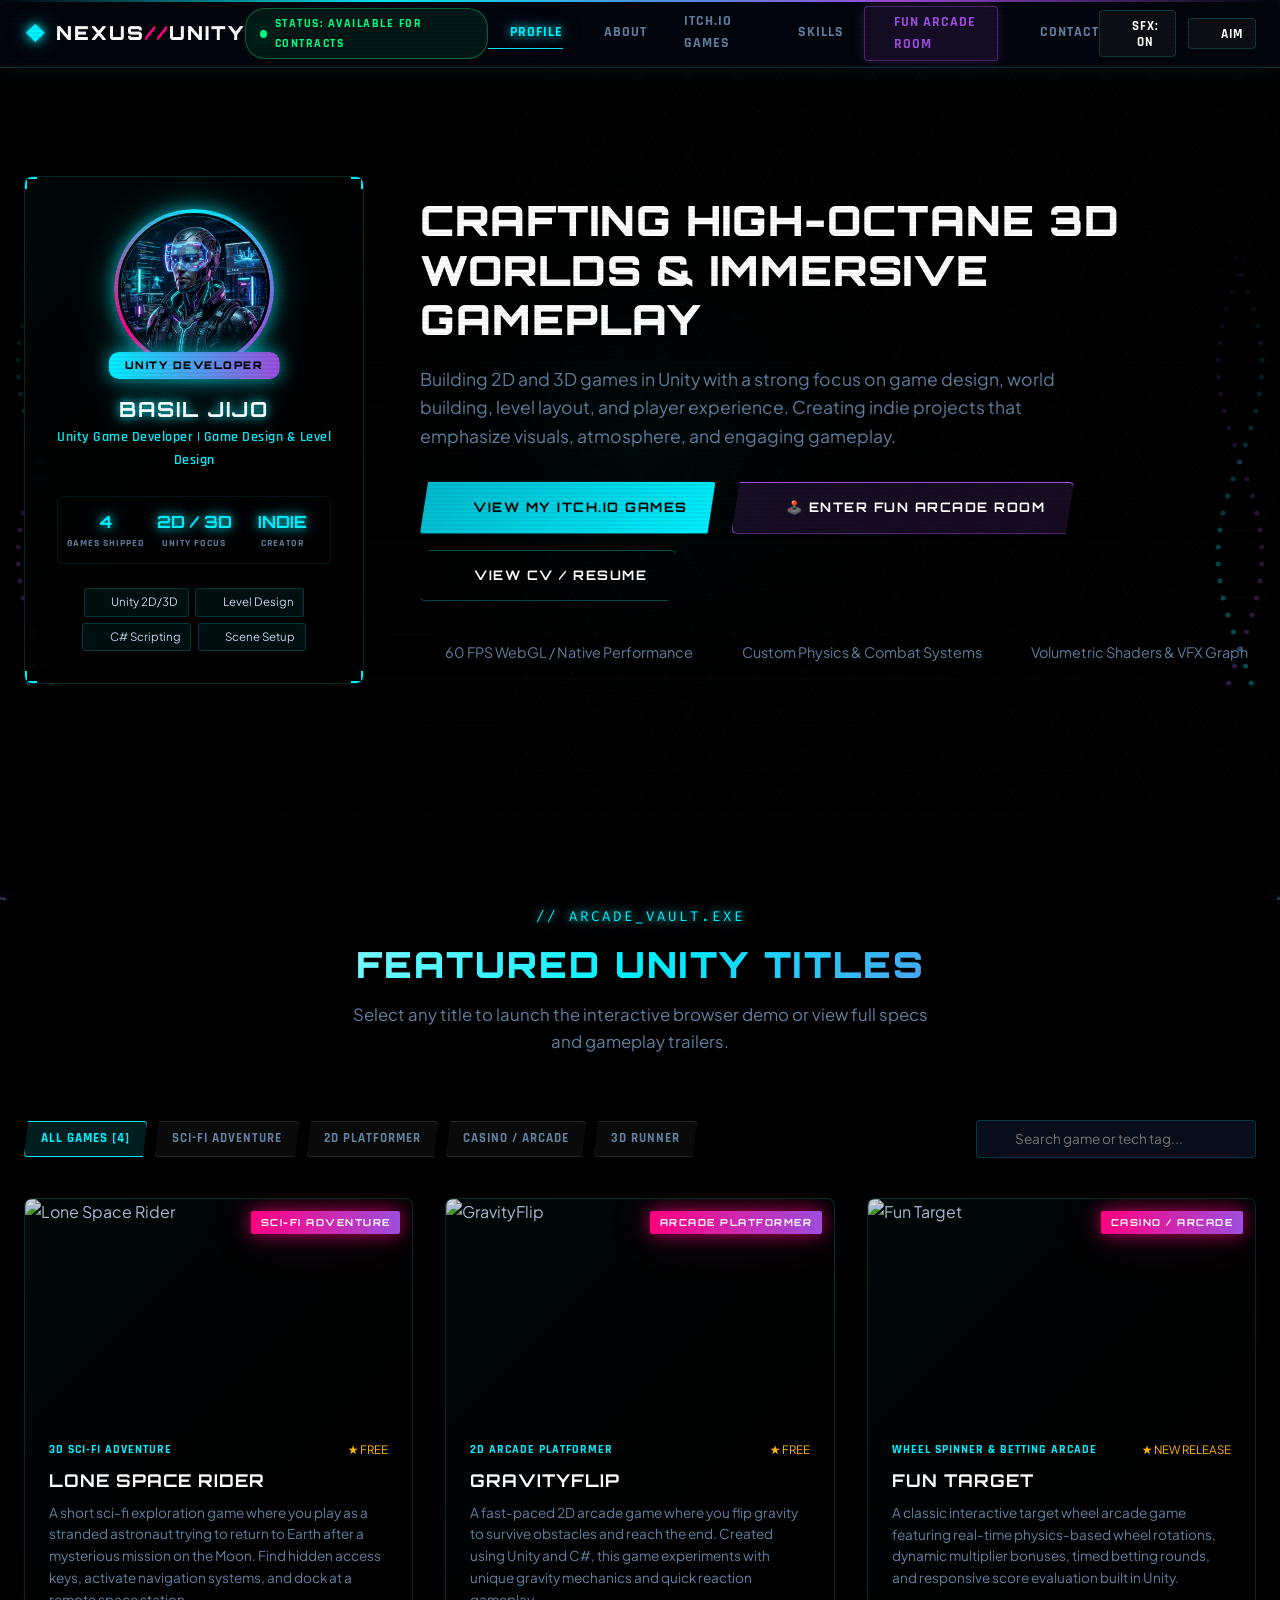
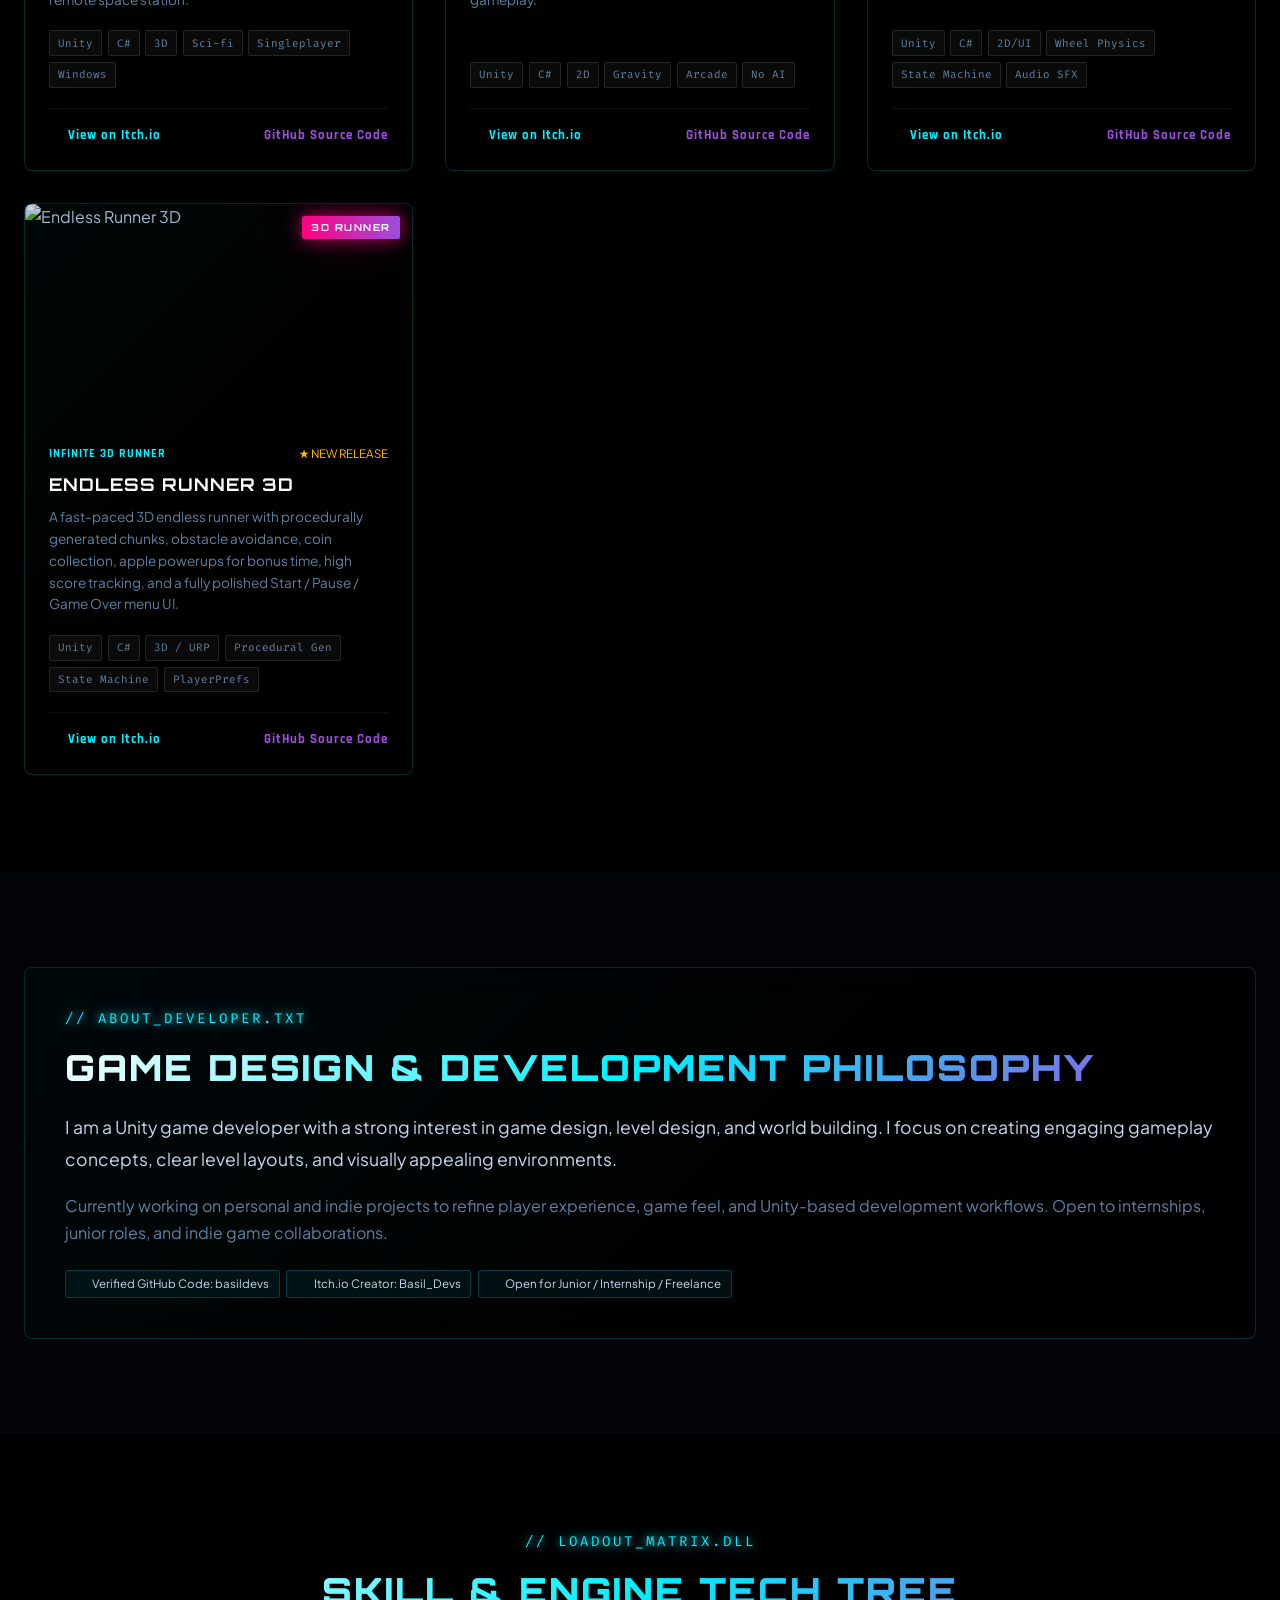
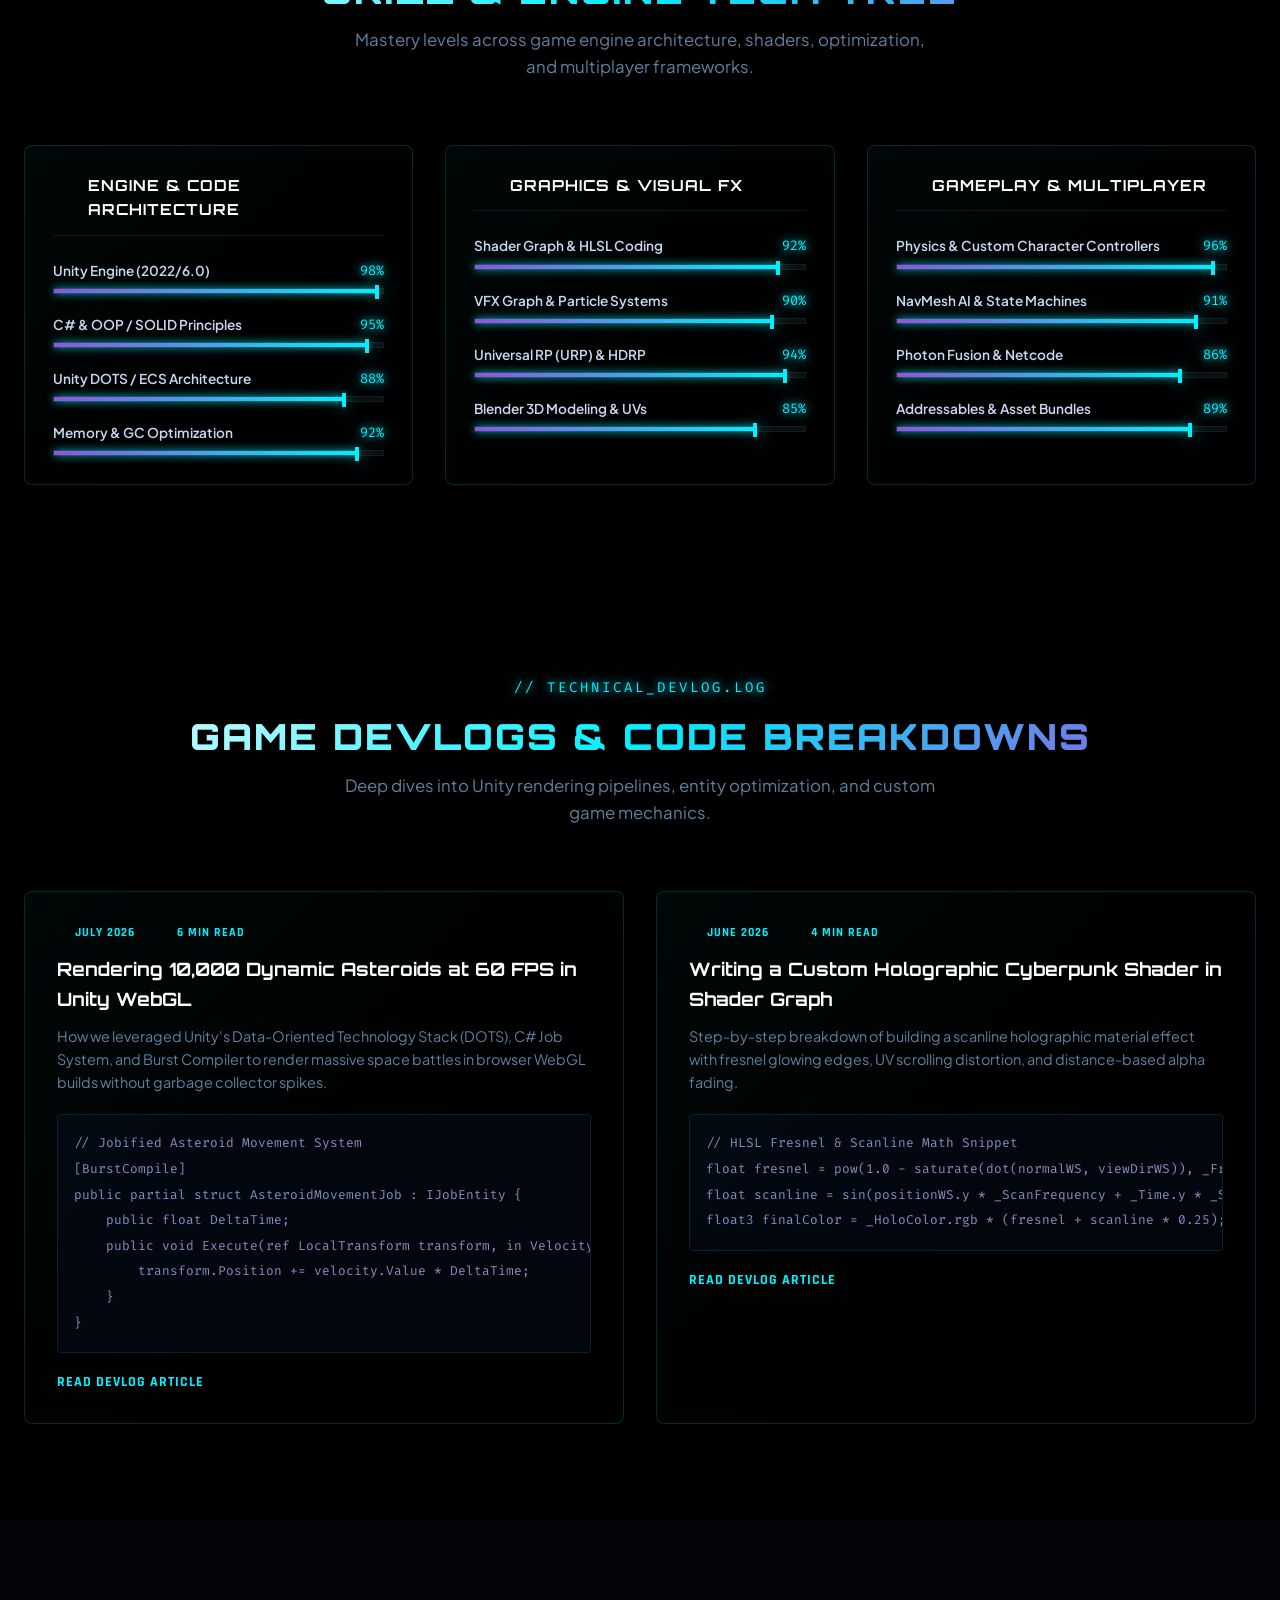
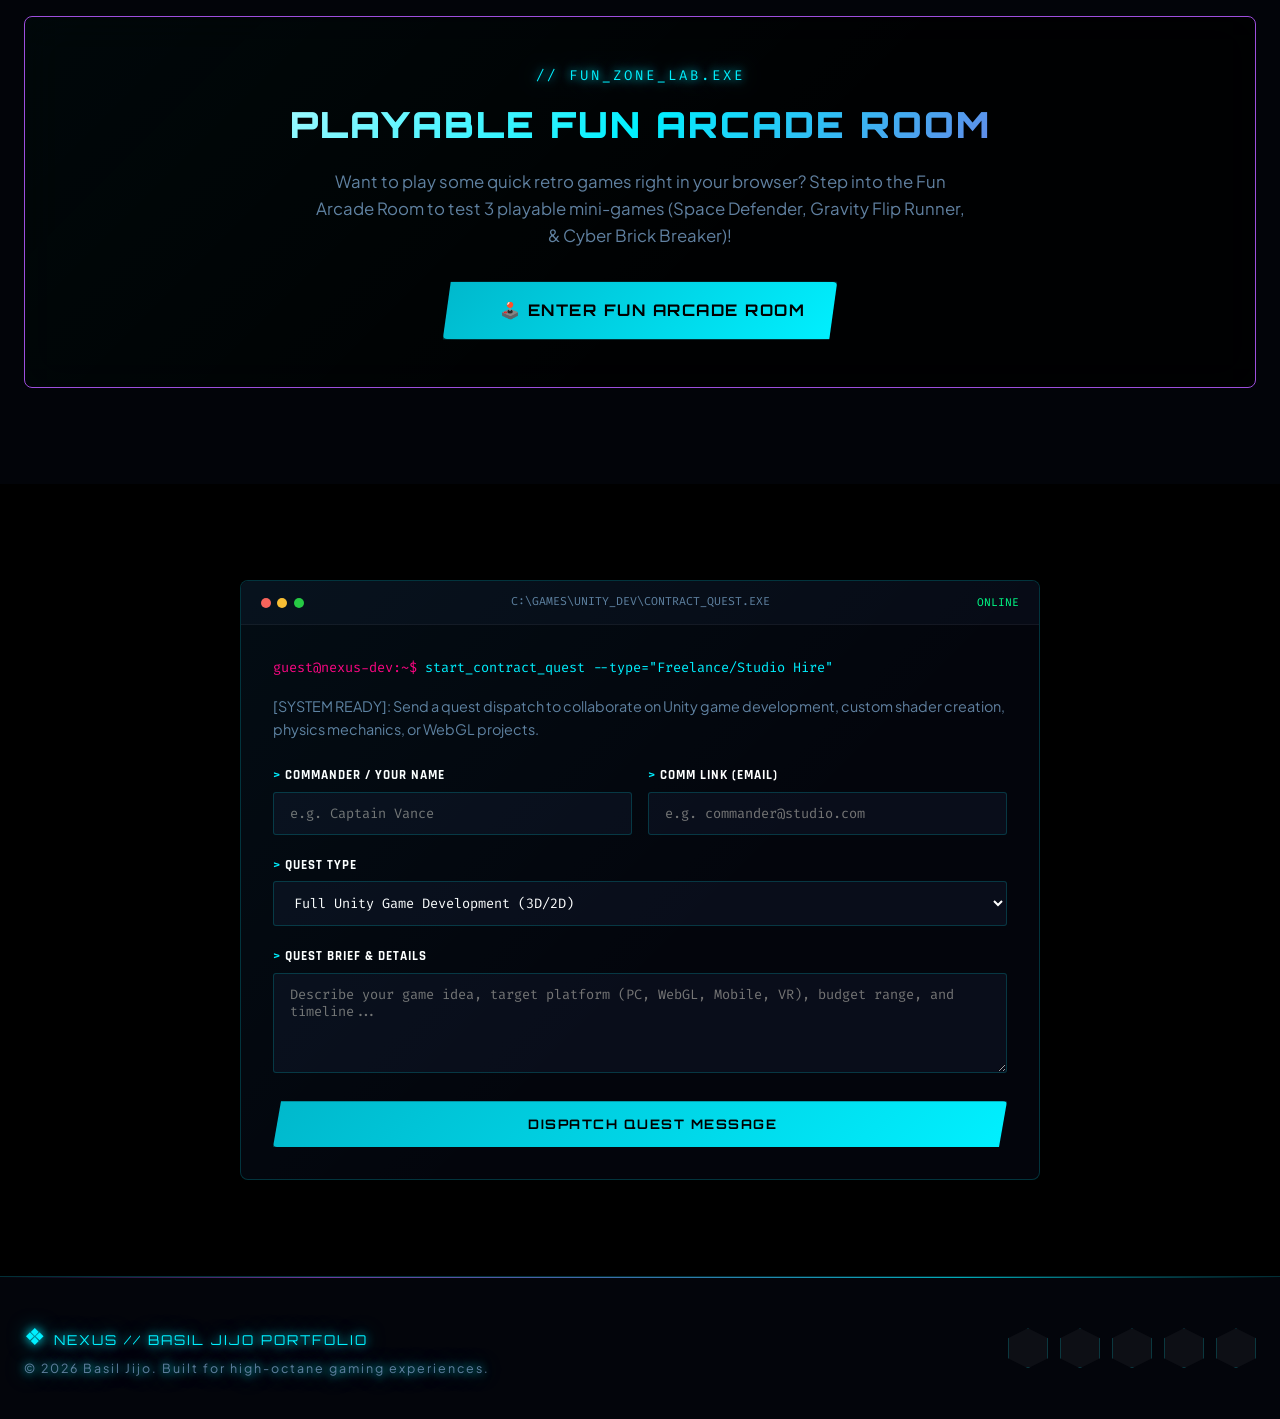
==== commit 4d53106e: "Update Endless Runner with live Itch.io cover thumbnail and correct itch URL" ====
--- a/index.html
+++ b/index.html
@@ -293,9 +293,9 @@
                     <article class="game-card glass-panel" data-category="runner">
                         <div class="card-badge">3D RUNNER</div>
                         <div class="game-thumb-wrapper">
-                            <img src="./assets/endlessrunner.jpg" alt="Endless Runner 3D" class="game-thumb">
+                            <img src="https://img.itch.zone/aW1nLzMwMzk3NDk5LnBuZw==/315x250%23c/CpF%2FPB.png" alt="Endless Runner 3D" class="game-thumb">
                             <div class="thumb-overlay">
-                                <a href="https://basil-devs.itch.io/endless-runner-3d" target="_blank" class="play-trigger-btn" data-game="3">
+                                <a href="https://basil-devs.itch.io/endless-runner" target="_blank" class="play-trigger-btn" data-game="3">
                                     <i data-lucide="download"></i> DOWNLOAD ON ITCH.IO
                                 </a>
                             </div>
@@ -318,7 +318,7 @@
                             </div>
 
                             <div class="card-footer">
-                                <a href="https://basil-devs.itch.io/endless-runner-3d" target="_blank" class="cyber-link">
+                                <a href="https://basil-devs.itch.io/endless-runner" target="_blank" class="cyber-link">
                                     <i data-lucide="external-link"></i> View on Itch.io
                                 </a>
                                 <a href="https://github.com/basildevs/Endless-Runner" target="_blank" class="cyber-link github-proof-link" title="Verify Game Assets &amp; Scripts on GitHub">
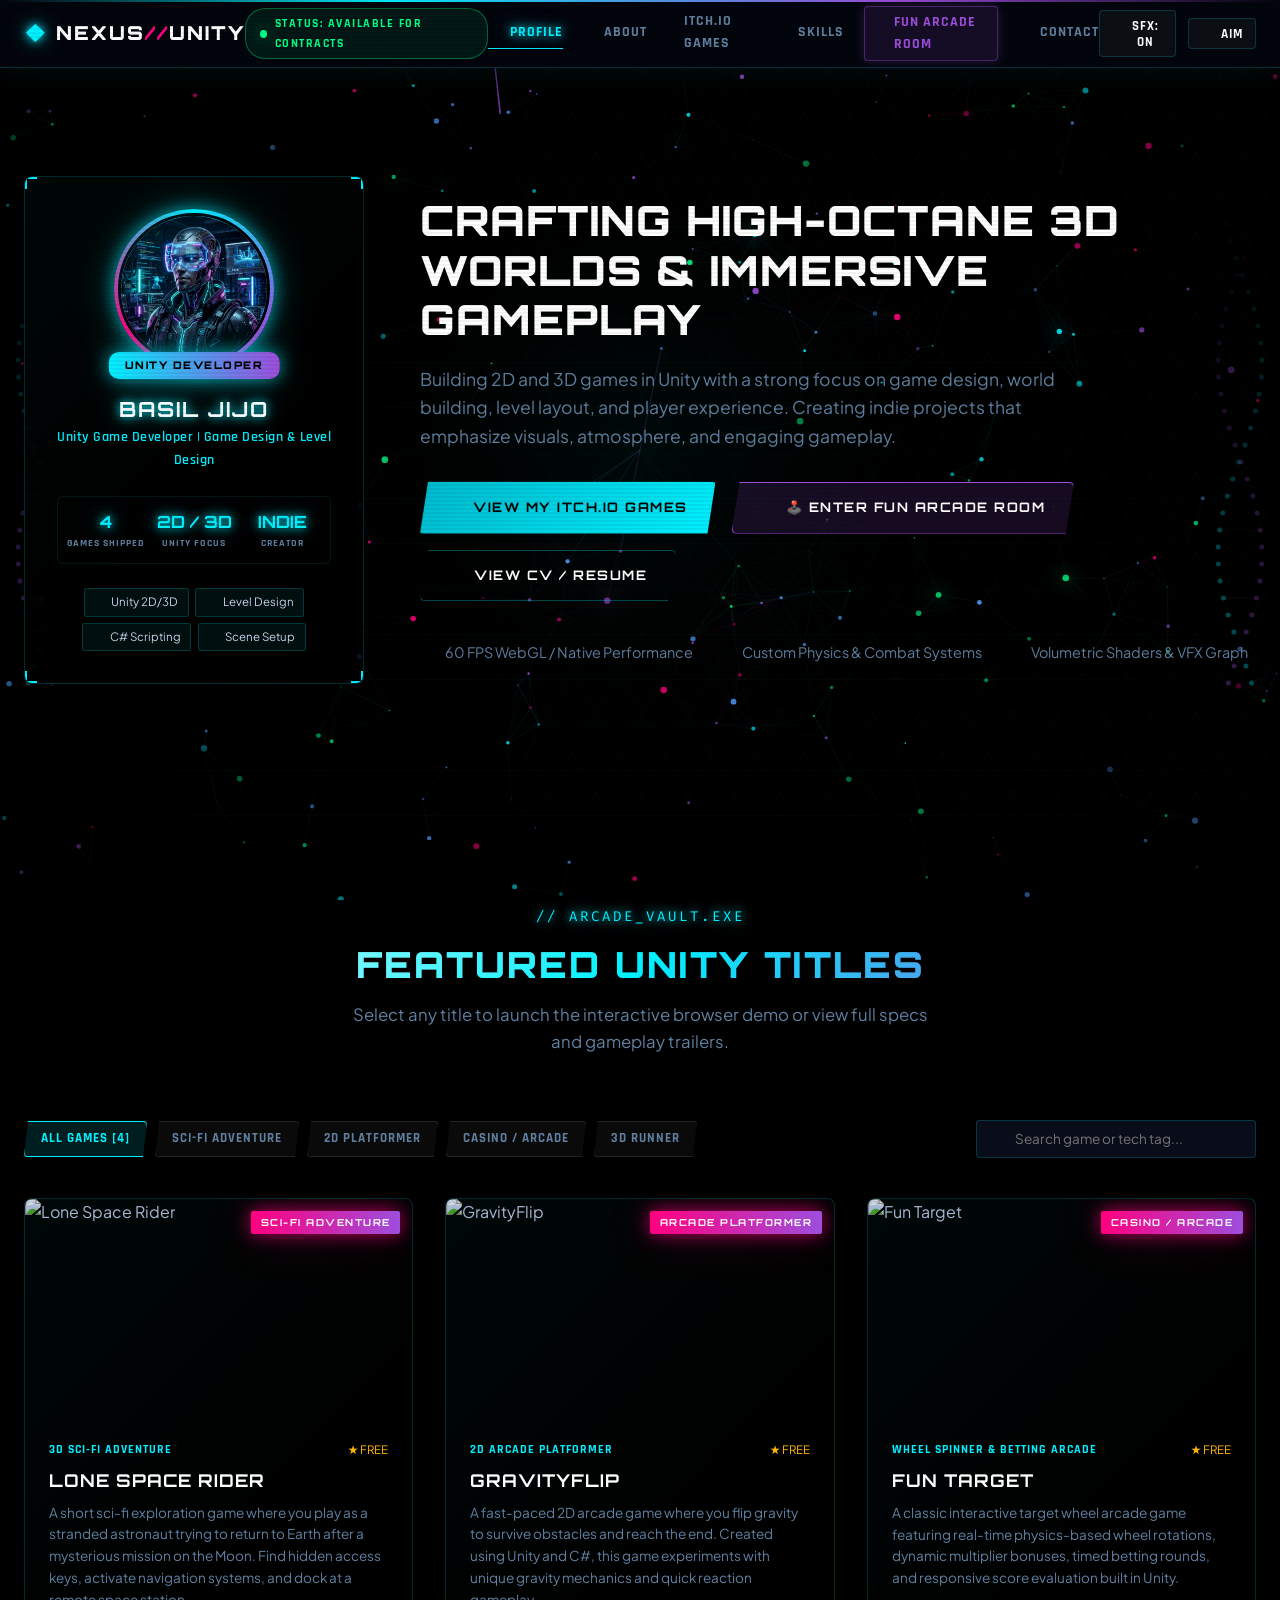
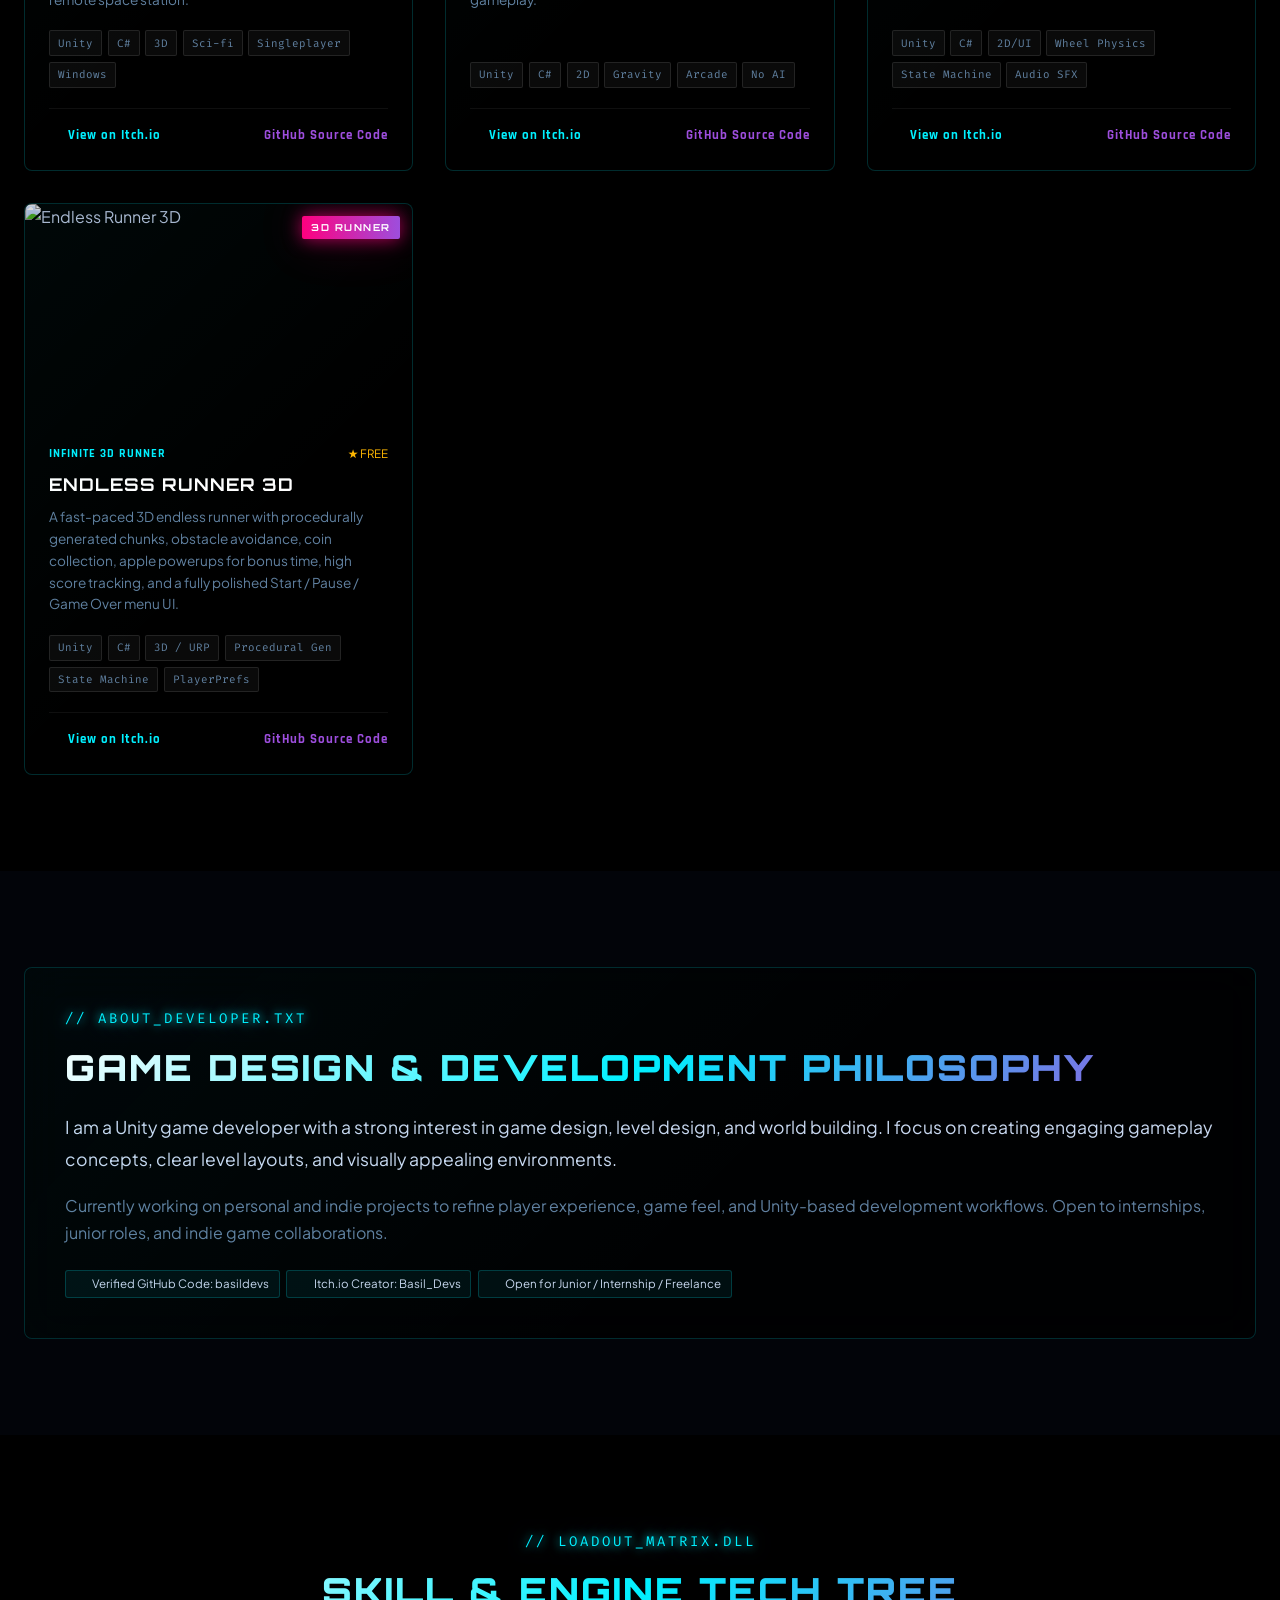
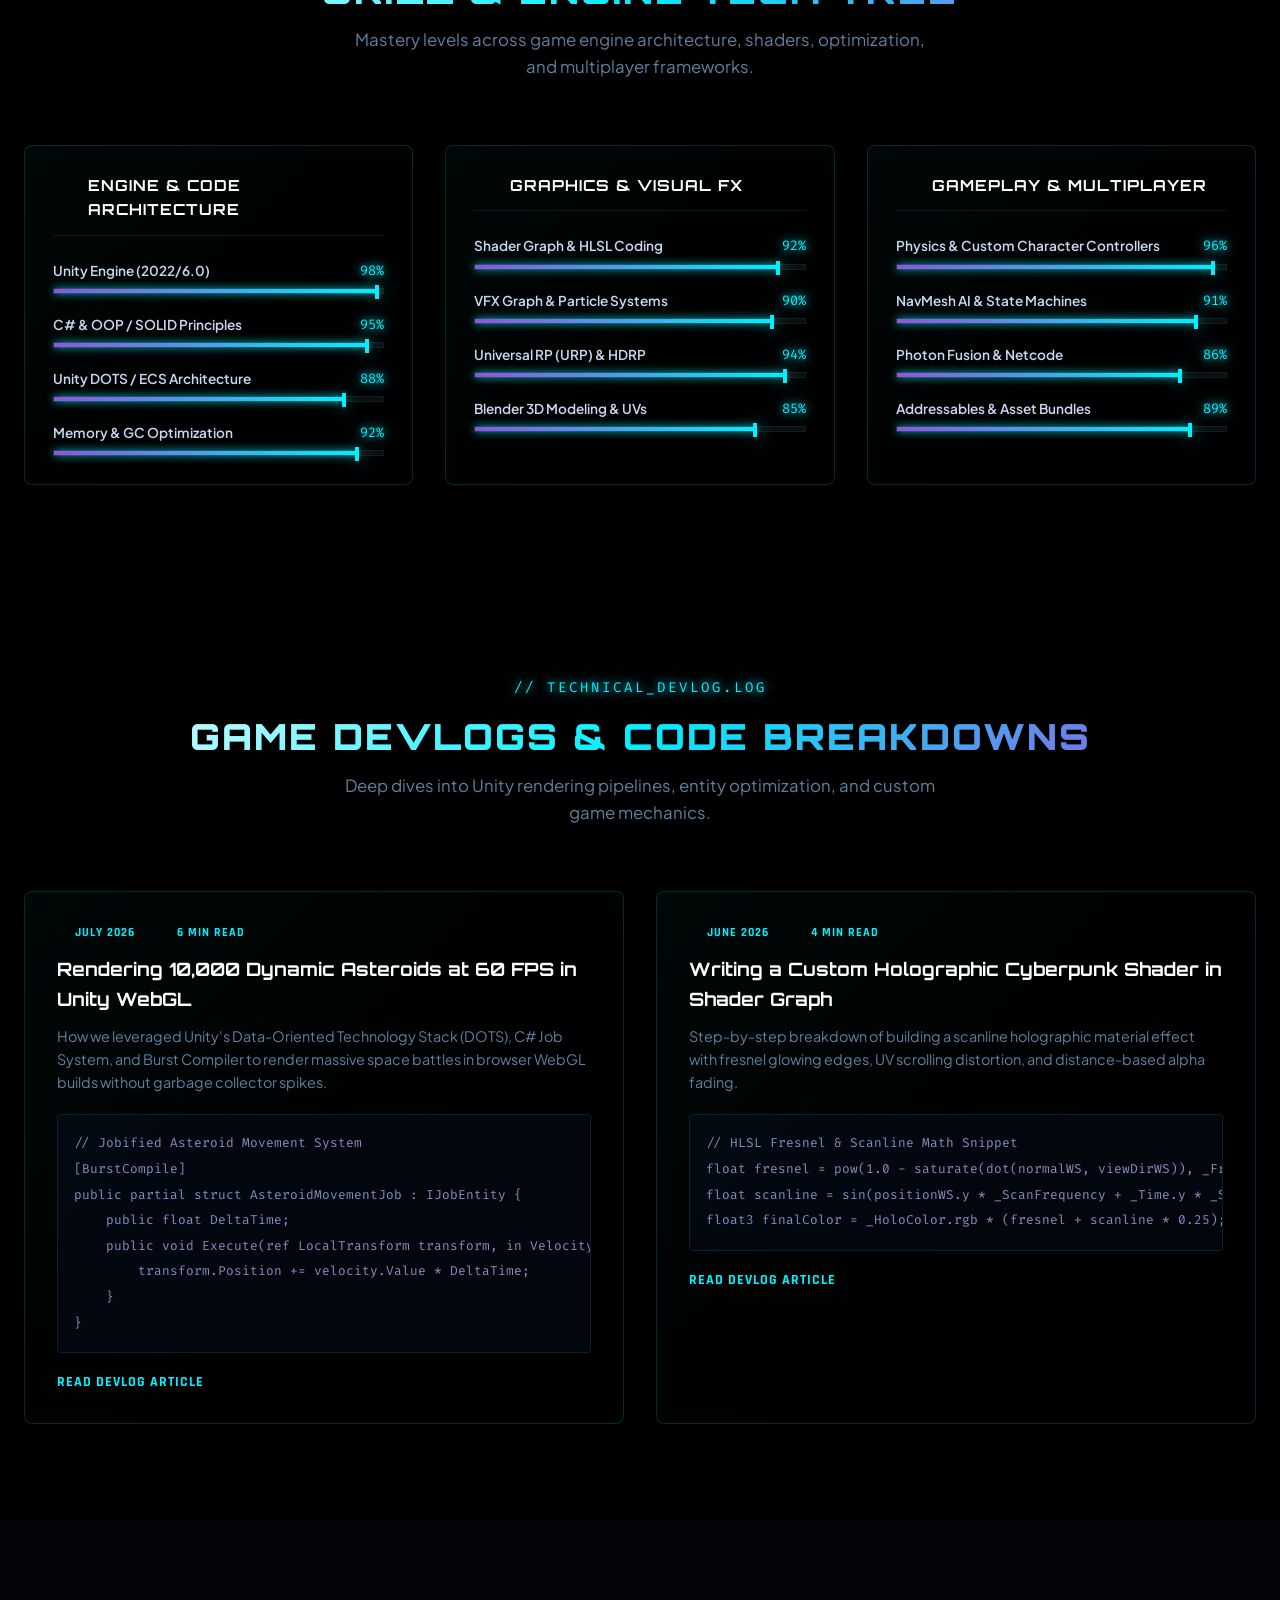
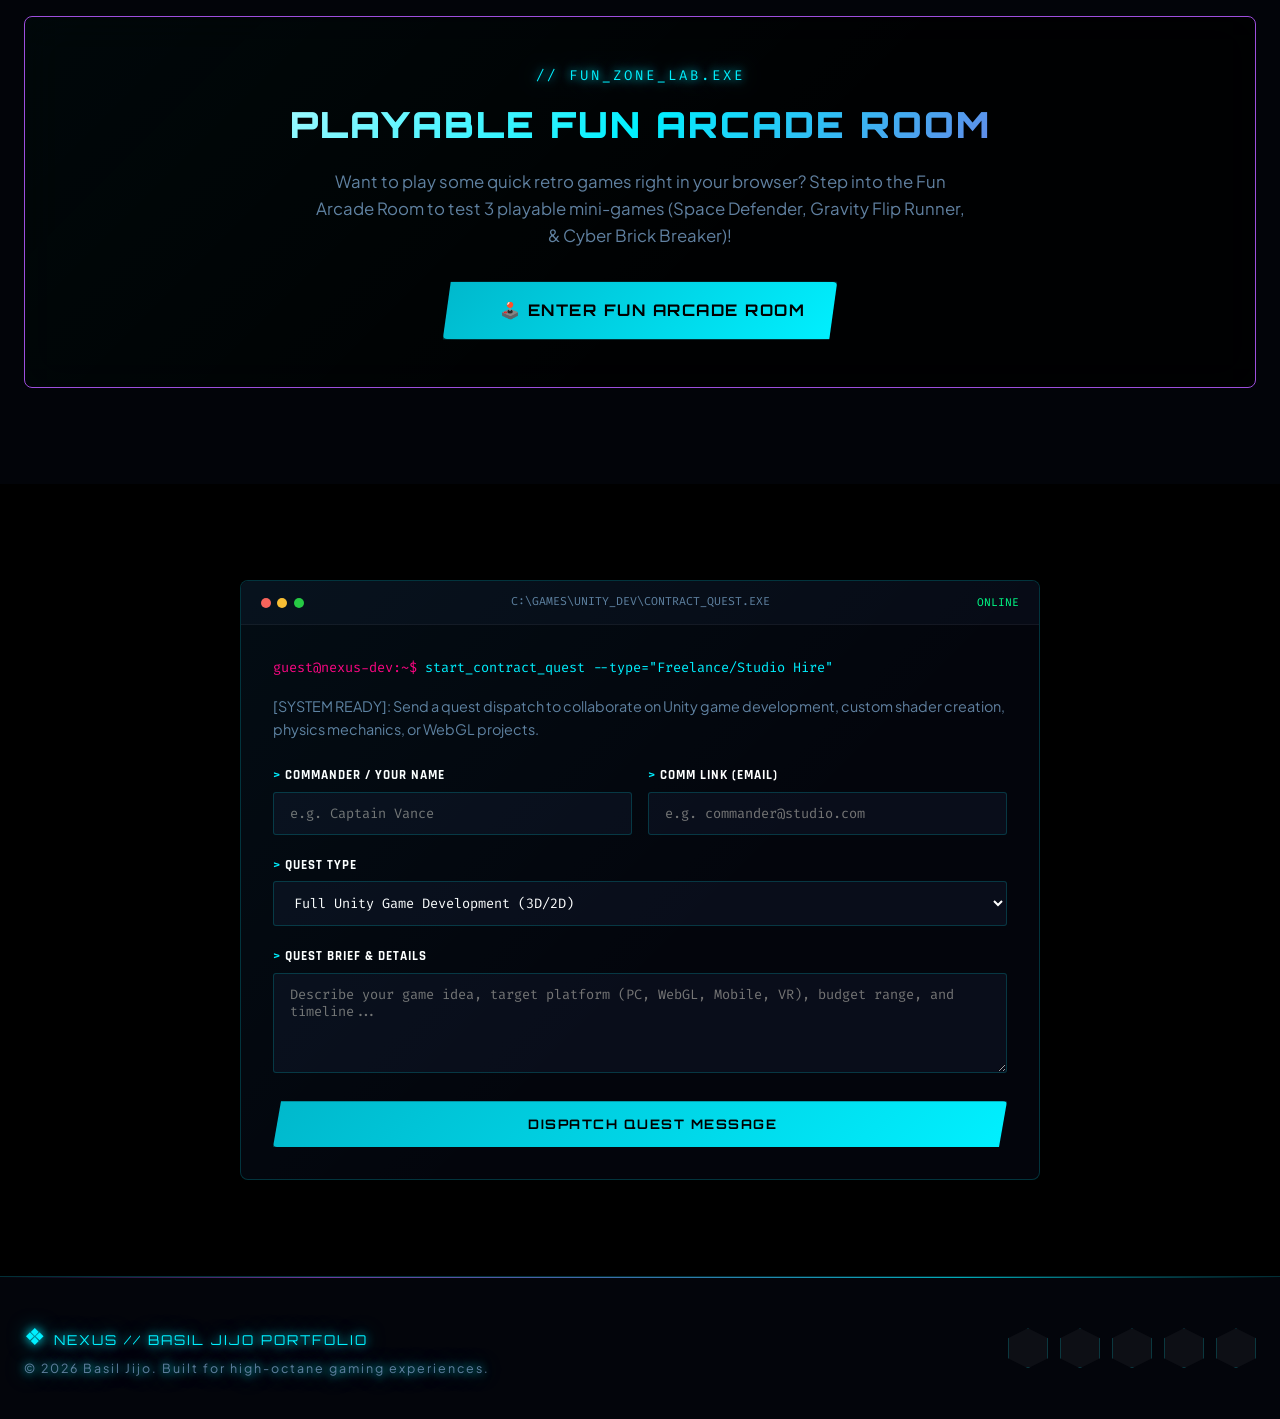
==== commit 1b6784f0: "Change rating badges for Fun Target and Endless Runner to FREE" ====
--- a/index.html
+++ b/index.html
@@ -264,7 +264,7 @@
                         <div class="game-body">
                             <div class="game-meta">
                                 <span class="genre-tag">WHEEL SPINNER & BETTING ARCADE</span>
-                                <span class="rating">★ NEW RELEASE</span>
+                                <span class="rating">★ FREE</span>
                             </div>
                             <h3 class="game-title">FUN TARGET</h3>
                             <p class="game-desc">A classic interactive target wheel arcade game featuring real-time physics-based wheel rotations, dynamic multiplier bonuses, timed betting rounds, and responsive score evaluation built in Unity.</p>
@@ -303,7 +303,7 @@
                         <div class="game-body">
                             <div class="game-meta">
                                 <span class="genre-tag">INFINITE 3D RUNNER</span>
-                                <span class="rating">★ NEW RELEASE</span>
+                                <span class="rating">★ FREE</span>
                             </div>
                             <h3 class="game-title">ENDLESS RUNNER 3D</h3>
                             <p class="game-desc">A fast-paced 3D endless runner with procedurally generated chunks, obstacle avoidance, coin collection, apple powerups for bonus time, high score tracking, and a fully polished Start / Pause / Game Over menu UI.</p>
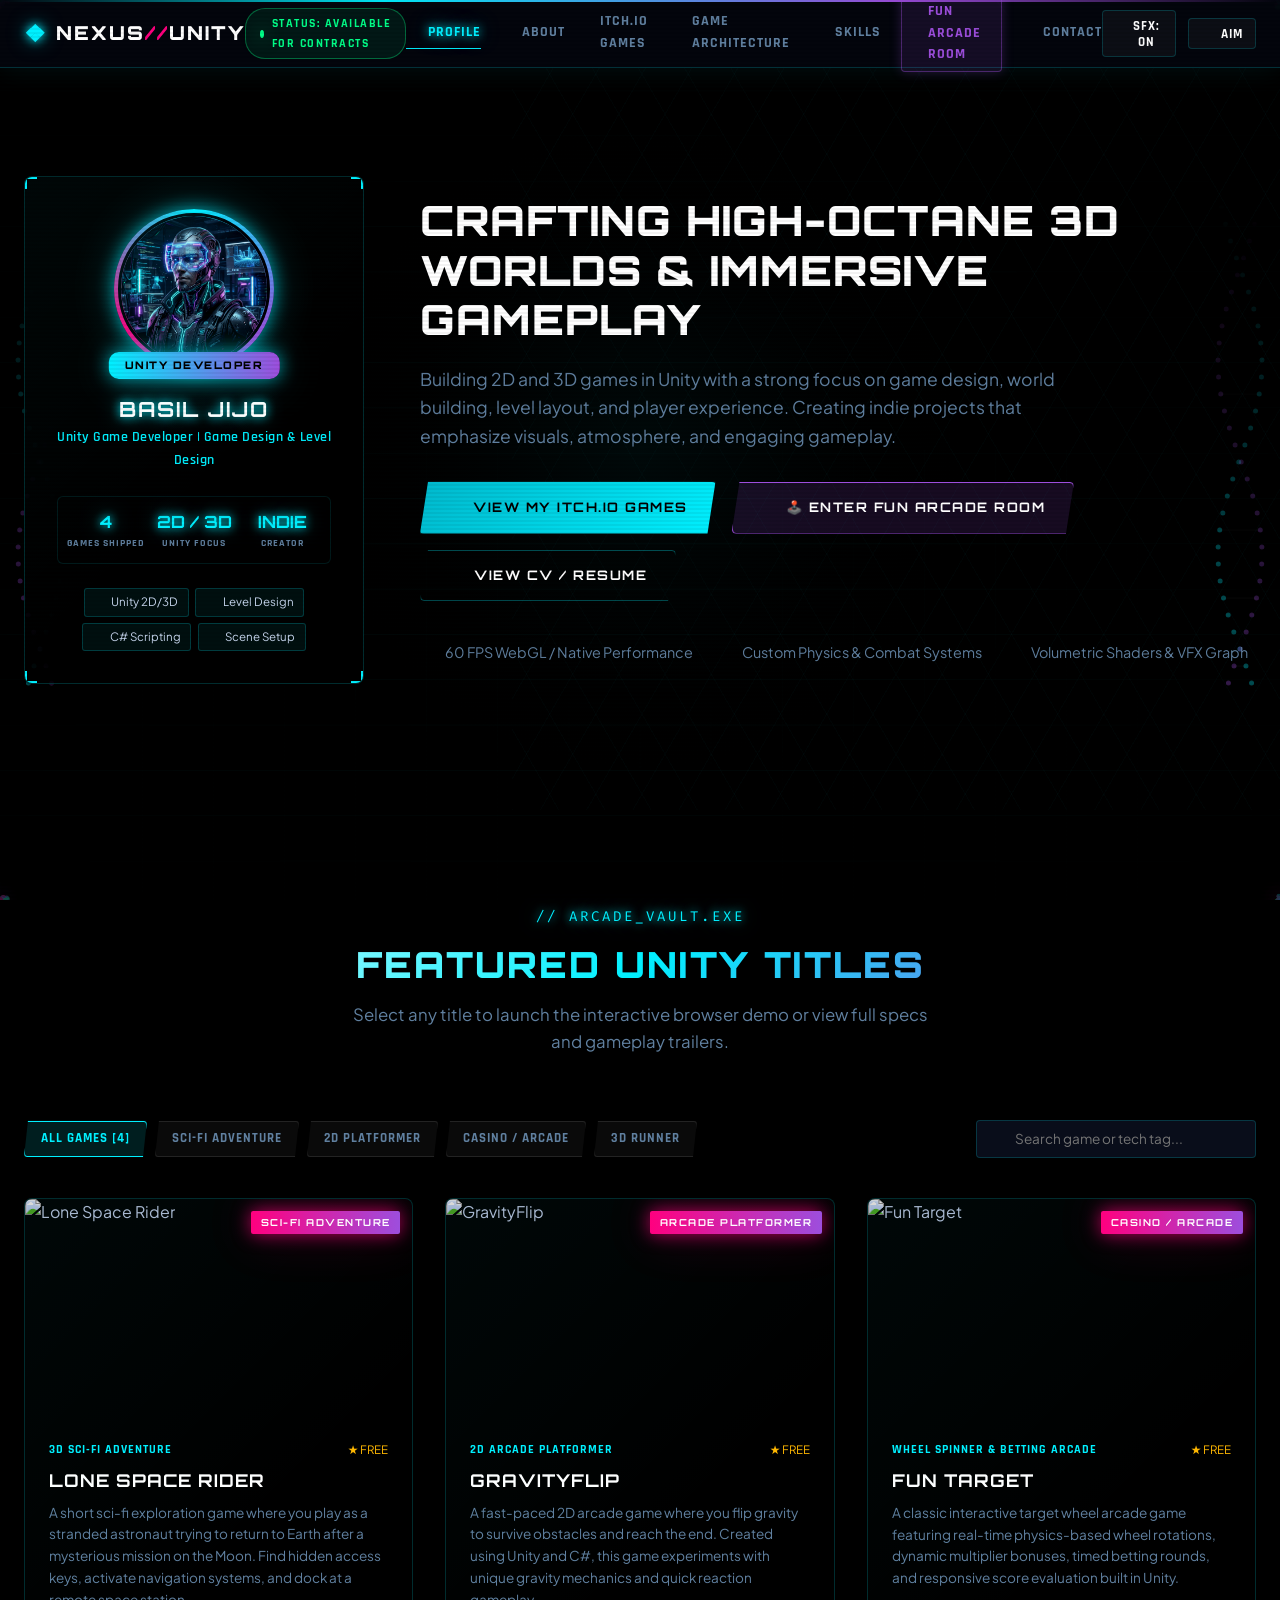
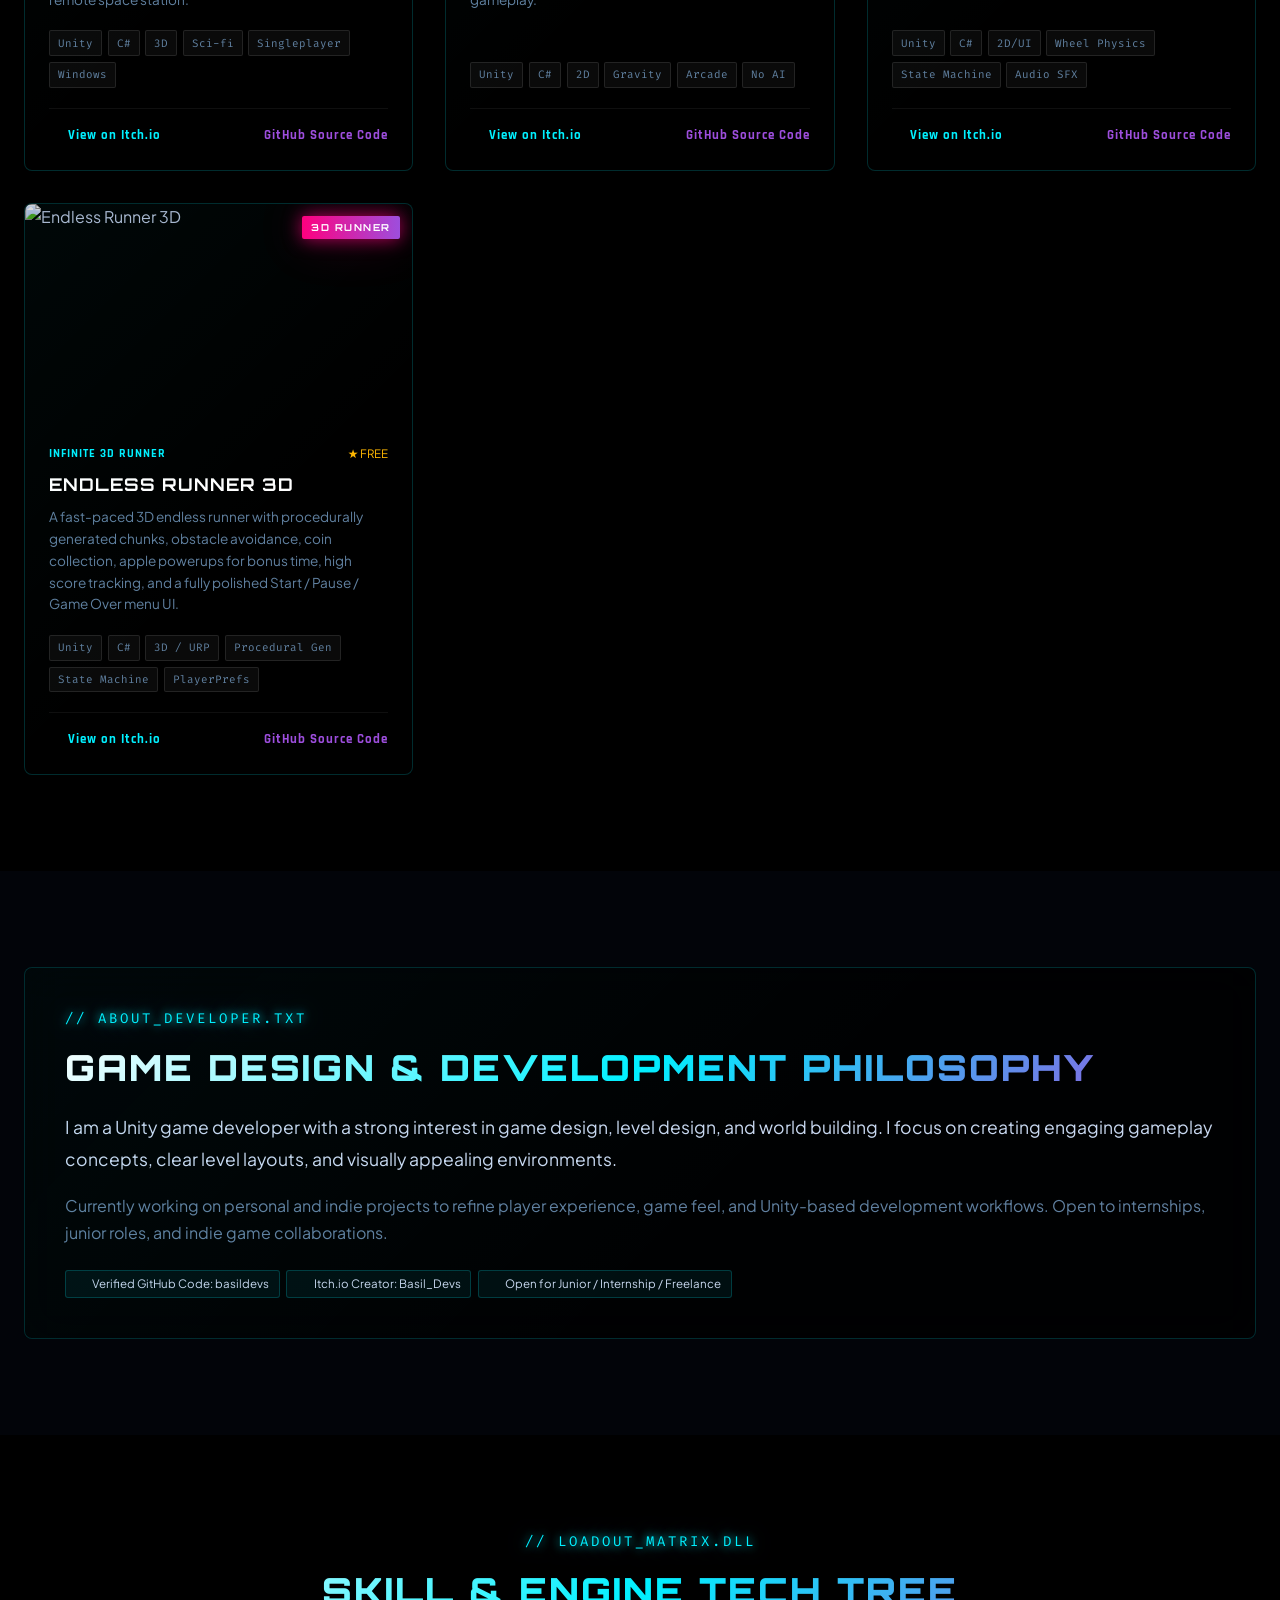
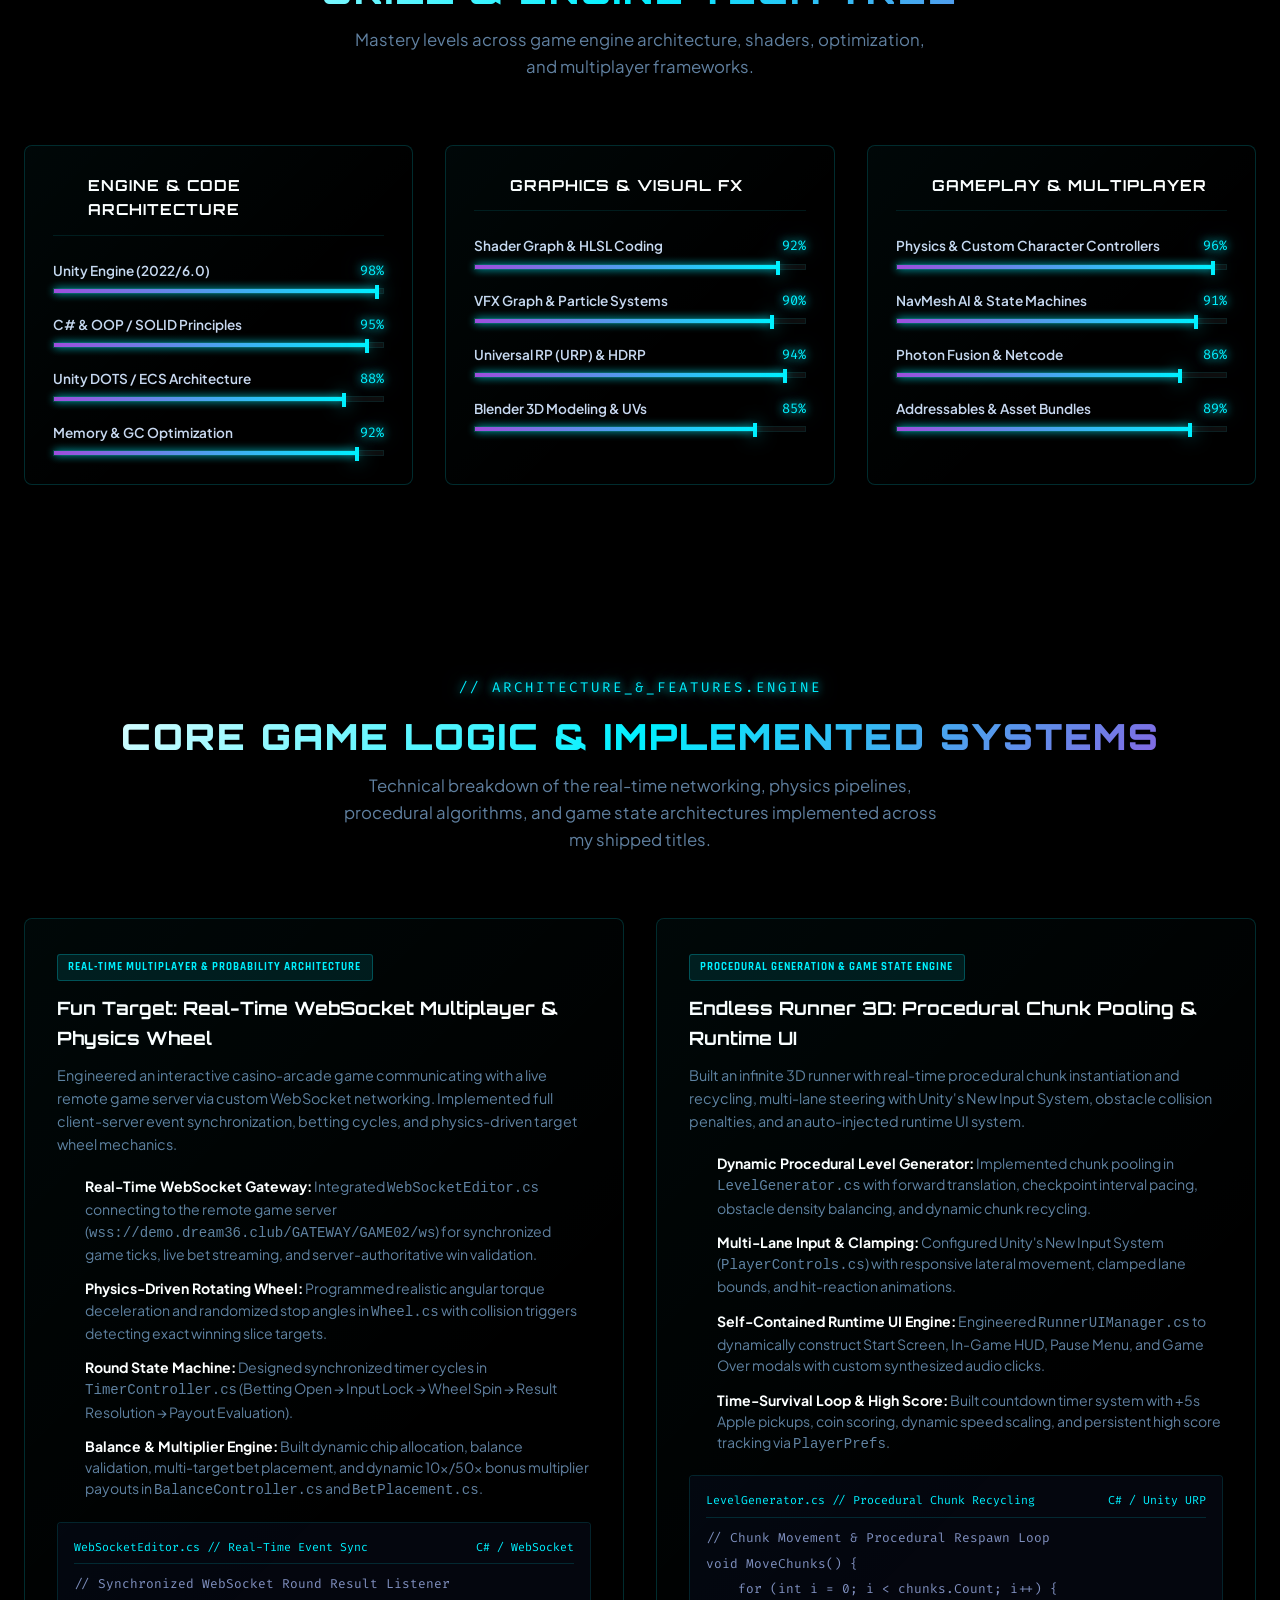
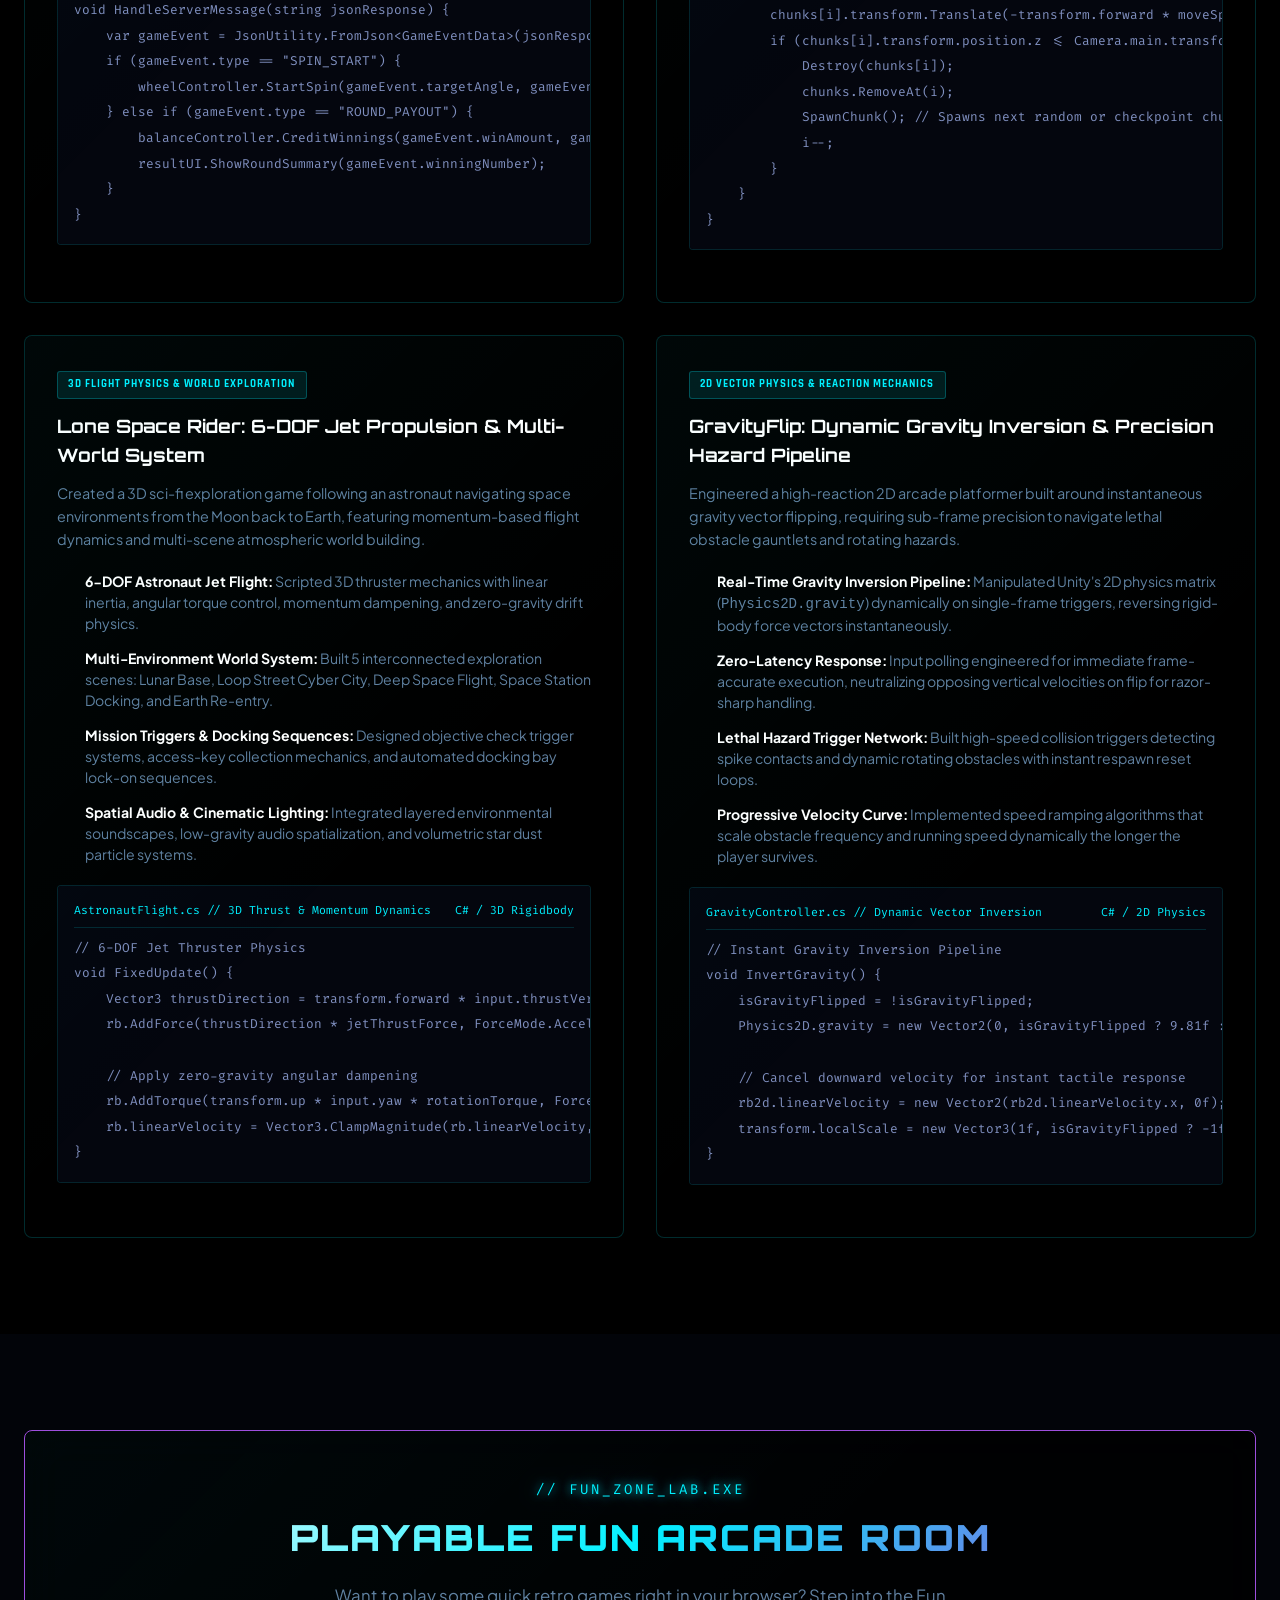
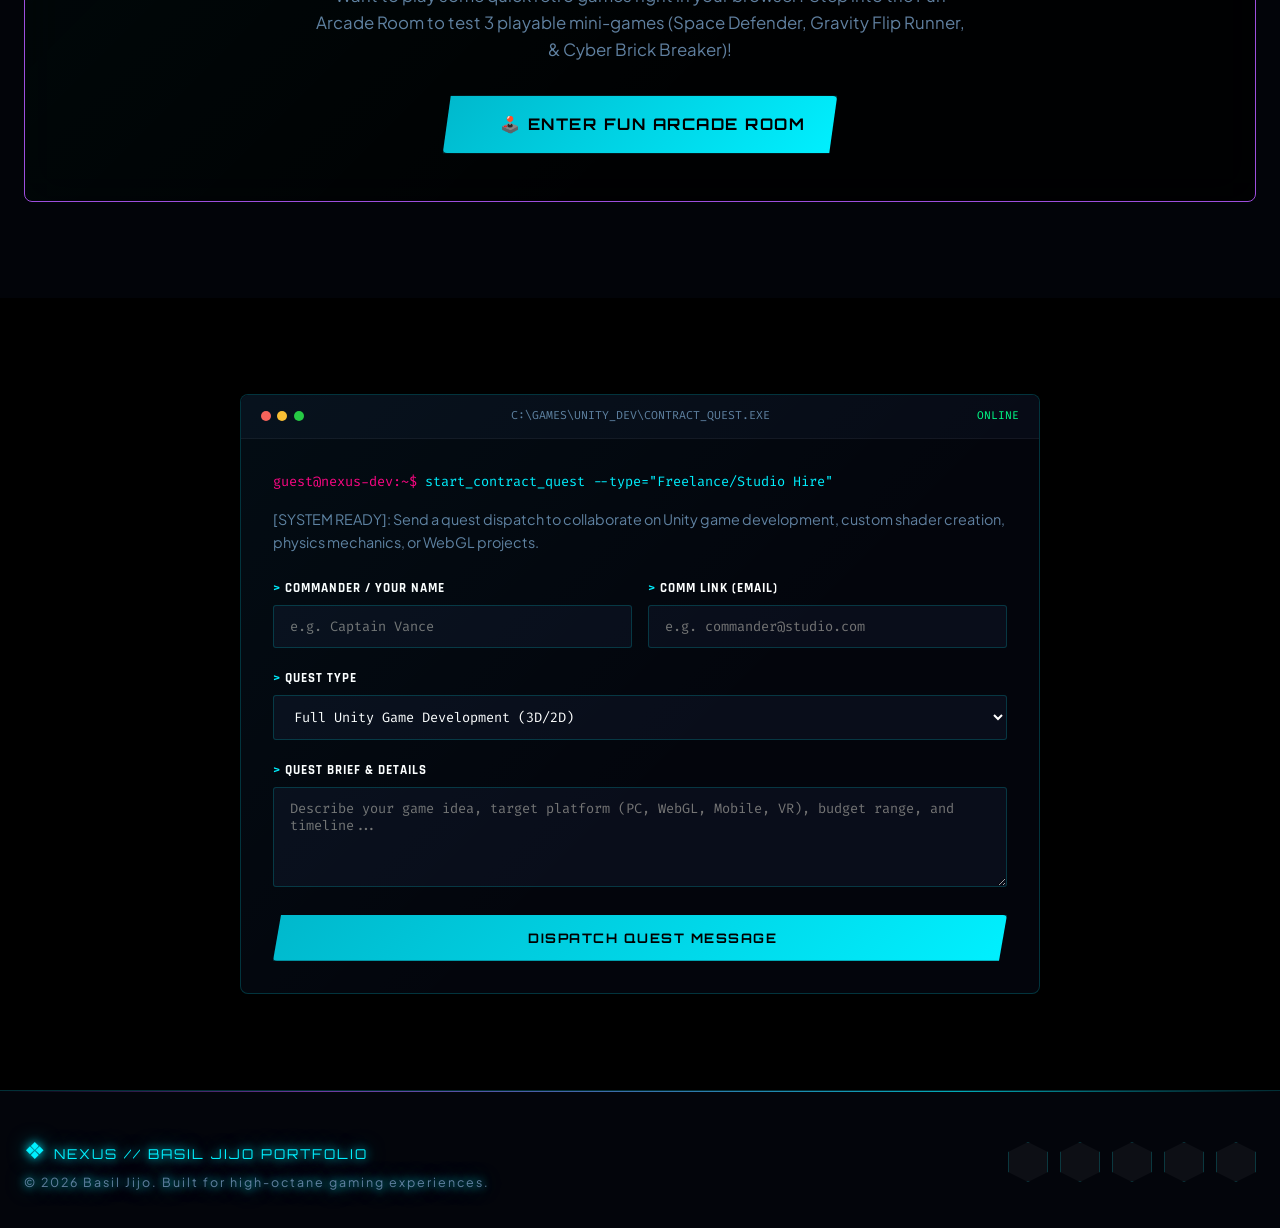
==== commit 1a1a27b1: "Replace generic devlogs with comprehensive Game Logic and Architecture breakdowns for each game" ====
--- a/index.html
+++ b/index.html
@@ -42,7 +42,8 @@
                 <a href="#hero" class="nav-link active"><i data-lucide="user"></i> PROFILE</a>
                 <a href="#about" class="nav-link"><i data-lucide="info"></i> ABOUT</a>
                 <a href="#arcades" class="nav-link"><i data-lucide="gamepad-2"></i> ITCH.IO GAMES</a>
-                <a href="#tech-tree" class="nav-link"><i data-lucide="cpu"></i> SKILLS</a>
+                <a href="#game-logic" class="nav-link"><i data-lucide="cpu"></i> GAME ARCHITECTURE</a>
+                <a href="#tech-tree" class="nav-link"><i data-lucide="layers"></i> SKILLS</a>
                 <a href="arcade.html" class="nav-link highlight-nav"><i data-lucide="sparkles"></i> FUN ARCADE ROOM</a>
                 <a href="#terminal" class="nav-link"><i data-lucide="terminal"></i> CONTACT</a>
             </nav>
@@ -491,64 +492,194 @@
             </div>
         </section>
 
-        <!-- Section 4: Game DevLogs & Technical Insights -->
-        <section id="devlog" class="section-padding">
+        <!-- Section 4: Game Architecture & Core Implemented Systems -->
+        <section id="game-logic" class="section-padding">
             <div class="cyber-container">
                 <div class="section-header">
-                    <div class="section-tag">// TECHNICAL_DEVLOG.LOG</div>
-                    <h2 class="section-title">GAME DEVLOGS & CODE BREAKDOWNS</h2>
-                    <p class="section-desc">Deep dives into Unity rendering pipelines, entity optimization, and custom game mechanics.</p>
+                    <div class="section-tag">// ARCHITECTURE_&_FEATURES.ENGINE</div>
+                    <h2 class="section-title">CORE GAME LOGIC & IMPLEMENTED SYSTEMS</h2>
+                    <p class="section-desc">Technical breakdown of the real-time networking, physics pipelines, procedural algorithms, and game state architectures implemented across my shipped titles.</p>
                 </div>
 
                 <div class="devlog-grid">
-                    <!-- DevLog Card 1 -->
+                    <!-- Feature Card 1: Fun Target (WebSocket Multiplayer) -->
                     <article class="devlog-card glass-panel">
-                        <div class="devlog-meta">
-                            <span class="devlog-date"><i data-lucide="calendar"></i> JULY 2026</span>
-                            <span class="devlog-read"><i data-lucide="clock"></i> 6 MIN READ</span>
-                        </div>
-                        <h3 class="devlog-title">Rendering 10,000 Dynamic Asteroids at 60 FPS in Unity WebGL</h3>
+                        <div class="system-tag-badge">REAL-TIME MULTIPLAYER &amp; PROBABILITY ARCHITECTURE</div>
+                        <h3 class="devlog-title">Fun Target: Real-Time WebSocket Multiplayer &amp; Physics Wheel</h3>
                         <p class="devlog-snippet">
-                            How we leveraged Unity's Data-Oriented Technology Stack (DOTS), C# Job System, and Burst Compiler to render massive space battles in browser WebGL builds without garbage collector spikes.
+                            Engineered an interactive casino-arcade game communicating with a live remote game server via custom WebSocket networking. Implemented full client-server event synchronization, betting cycles, and physics-driven target wheel mechanics.
                         </p>
 
+                        <ul class="features-list">
+                            <li>
+                                <i data-lucide="radio"></i>
+                                <div><strong>Real-Time WebSocket Gateway:</strong> Integrated <code>WebSocketEditor.cs</code> connecting to the remote game server (<code>wss://demo.dream36.club/GATEWAY/GAME02/ws</code>) for synchronized game ticks, live bet streaming, and server-authoritative win validation.</div>
+                            </li>
+                            <li>
+                                <i data-lucide="compass"></i>
+                                <div><strong>Physics-Driven Rotating Wheel:</strong> Programmed realistic angular torque deceleration and randomized stop angles in <code>Wheel.cs</code> with collision triggers detecting exact winning slice targets.</div>
+                            </li>
+                            <li>
+                                <i data-lucide="timer"></i>
+                                <div><strong>Round State Machine:</strong> Designed synchronized timer cycles in <code>TimerController.cs</code> (Betting Open &rarr; Input Lock &rarr; Wheel Spin &rarr; Result Resolution &rarr; Payout Evaluation).</div>
+                            </li>
+                            <li>
+                                <i data-lucide="coins"></i>
+                                <div><strong>Balance &amp; Multiplier Engine:</strong> Built dynamic chip allocation, balance validation, multi-target bet placement, and dynamic 10x/50x bonus multiplier payouts in <code>BalanceController.cs</code> and <code>BetPlacement.cs</code>.</div>
+                            </li>
+                        </ul>
+
                         <div class="code-preview">
-                            <pre><code>// Jobified Asteroid Movement System
-[BurstCompile]
-public partial struct AsteroidMovementJob : IJobEntity {
-    public float DeltaTime;
-    public void Execute(ref LocalTransform transform, in Velocity velocity) {
-        transform.Position += velocity.Value * DeltaTime;
+                            <div class="code-preview-header">
+                                <span>WebSocketEditor.cs // Real-Time Event Sync</span>
+                                <span>C# / WebSocket</span>
+                            </div>
+                            <pre><code>// Synchronized WebSocket Round Result Listener
+void HandleServerMessage(string jsonResponse) {
+    var gameEvent = JsonUtility.FromJson&lt;GameEventData&gt;(jsonResponse);
+    if (gameEvent.type == "SPIN_START") {
+        wheelController.StartSpin(gameEvent.targetAngle, gameEvent.duration);
+    } else if (gameEvent.type == "ROUND_PAYOUT") {
+        balanceController.CreditWinnings(gameEvent.winAmount, gameEvent.multiplier);
+        resultUI.ShowRoundSummary(gameEvent.winningNumber);
     }
 }</code></pre>
                         </div>
-
-                        <button class="read-more-btn" onclick="alert('Full DevLog article loaded!')">
-                            <span>READ DEVLOG ARTICLE</span> <i data-lucide="arrow-right"></i>
-                        </button>
                     </article>
 
-                    <!-- DevLog Card 2 -->
+                    <!-- Feature Card 2: Endless Runner 3D -->
                     <article class="devlog-card glass-panel">
-                        <div class="devlog-meta">
-                            <span class="devlog-date"><i data-lucide="calendar"></i> JUNE 2026</span>
-                            <span class="devlog-read"><i data-lucide="clock"></i> 4 MIN READ</span>
-                        </div>
-                        <h3 class="devlog-title">Writing a Custom Holographic Cyberpunk Shader in Shader Graph</h3>
+                        <div class="system-tag-badge">PROCEDURAL GENERATION &amp; GAME STATE ENGINE</div>
+                        <h3 class="devlog-title">Endless Runner 3D: Procedural Chunk Pooling &amp; Runtime UI</h3>
                         <p class="devlog-snippet">
-                            Step-by-step breakdown of building a scanline holographic material effect with fresnel glowing edges, UV scrolling distortion, and distance-based alpha fading.
+                            Built an infinite 3D runner with real-time procedural chunk instantiation and recycling, multi-lane steering with Unity's New Input System, obstacle collision penalties, and an auto-injected runtime UI system.
                         </p>
 
+                        <ul class="features-list">
+                            <li>
+                                <i data-lucide="layers"></i>
+                                <div><strong>Dynamic Procedural Level Generator:</strong> Implemented chunk pooling in <code>LevelGenerator.cs</code> with forward translation, checkpoint interval pacing, obstacle density balancing, and dynamic chunk recycling.</div>
+                            </li>
+                            <li>
+                                <i data-lucide="gamepad-2"></i>
+                                <div><strong>Multi-Lane Input &amp; Clamping:</strong> Configured Unity's New Input System (<code>PlayerControls.cs</code>) with responsive lateral movement, clamped lane bounds, and hit-reaction animations.</div>
+                            </li>
+                            <li>
+                                <i data-lucide="layout"></i>
+                                <div><strong>Self-Contained Runtime UI Engine:</strong> Engineered <code>RunnerUIManager.cs</code> to dynamically construct Start Screen, In-Game HUD, Pause Menu, and Game Over modals with custom synthesized audio clicks.</div>
+                            </li>
+                            <li>
+                                <i data-lucide="zap"></i>
+                                <div><strong>Time-Survival Loop &amp; High Score:</strong> Built countdown timer system with +5s Apple pickups, coin scoring, dynamic speed scaling, and persistent high score tracking via <code>PlayerPrefs</code>.</div>
+                            </li>
+                        </ul>
+
                         <div class="code-preview">
-                            <pre><code>// HLSL Fresnel & Scanline Math Snippet
-float fresnel = pow(1.0 - saturate(dot(normalWS, viewDirWS)), _FresnelPower);
-float scanline = sin(positionWS.y * _ScanFrequency + _Time.y * _Speed);
-float3 finalColor = _HoloColor.rgb * (fresnel + scanline * 0.25);</code></pre>
-                        </div>
-
-                        <button class="read-more-btn" onclick="alert('Full DevLog article loaded!')">
-                            <span>READ DEVLOG ARTICLE</span> <i data-lucide="arrow-right"></i>
-                        </button>
+                            <div class="code-preview-header">
+                                <span>LevelGenerator.cs // Procedural Chunk Recycling</span>
+                                <span>C# / Unity URP</span>
+                            </div>
+                            <pre><code>// Chunk Movement &amp; Procedural Respawn Loop
+void MoveChunks() {
+    for (int i = 0; i &lt; chunks.Count; i++) {
+        chunks[i].transform.Translate(-transform.forward * moveSpeed * Time.deltaTime);
+        if (chunks[i].transform.position.z &lt;= Camera.main.transform.position.z - chunkLength) {
+            Destroy(chunks[i]);
+            chunks.RemoveAt(i);
+            SpawnChunk(); // Spawns next random or checkpoint chunk
+            i--;
+        }
+    }
+}</code></pre>
+                        </div>
+                    </article>
+
+                    <!-- Feature Card 3: Lone Space Rider -->
+                    <article class="devlog-card glass-panel">
+                        <div class="system-tag-badge">3D FLIGHT PHYSICS &amp; WORLD EXPLORATION</div>
+                        <h3 class="devlog-title">Lone Space Rider: 6-DOF Jet Propulsion &amp; Multi-World System</h3>
+                        <p class="devlog-snippet">
+                            Created a 3D sci-fi exploration game following an astronaut navigating space environments from the Moon back to Earth, featuring momentum-based flight dynamics and multi-scene atmospheric world building.
+                        </p>
+
+                        <ul class="features-list">
+                            <li>
+                                <i data-lucide="rocket"></i>
+                                <div><strong>6-DOF Astronaut Jet Flight:</strong> Scripted 3D thruster mechanics with linear inertia, angular torque control, momentum dampening, and zero-gravity drift physics.</div>
+                            </li>
+                            <li>
+                                <i data-lucide="globe"></i>
+                                <div><strong>Multi-Environment World System:</strong> Built 5 interconnected exploration scenes: Lunar Base, Loop Street Cyber City, Deep Space Flight, Space Station Docking, and Earth Re-entry.</div>
+                            </li>
+                            <li>
+                                <i data-lucide="key"></i>
+                                <div><strong>Mission Triggers &amp; Docking Sequences:</strong> Designed objective check trigger systems, access-key collection mechanics, and automated docking bay lock-on sequences.</div>
+                            </li>
+                            <li>
+                                <i data-lucide="volume-2"></i>
+                                <div><strong>Spatial Audio &amp; Cinematic Lighting:</strong> Integrated layered environmental soundscapes, low-gravity audio spatialization, and volumetric star dust particle systems.</div>
+                            </li>
+                        </ul>
+
+                        <div class="code-preview">
+                            <div class="code-preview-header">
+                                <span>AstronautFlight.cs // 3D Thrust &amp; Momentum Dynamics</span>
+                                <span>C# / 3D Rigidbody</span>
+                            </div>
+                            <pre><code>// 6-DOF Jet Thruster Physics
+void FixedUpdate() {
+    Vector3 thrustDirection = transform.forward * input.thrustVertical + transform.right * input.thrustHorizontal;
+    rb.AddForce(thrustDirection * jetThrustForce, ForceMode.Acceleration);
+    
+    // Apply zero-gravity angular dampening
+    rb.AddTorque(transform.up * input.yaw * rotationTorque, ForceMode.Acceleration);
+    rb.linearVelocity = Vector3.ClampMagnitude(rb.linearVelocity, maxSpaceSpeed);
+}</code></pre>
+                        </div>
+                    </article>
+
+                    <!-- Feature Card 4: GravityFlip -->
+                    <article class="devlog-card glass-panel">
+                        <div class="system-tag-badge">2D VECTOR PHYSICS &amp; REACTION MECHANICS</div>
+                        <h3 class="devlog-title">GravityFlip: Dynamic Gravity Inversion &amp; Precision Hazard Pipeline</h3>
+                        <p class="devlog-snippet">
+                            Engineered a high-reaction 2D arcade platformer built around instantaneous gravity vector flipping, requiring sub-frame precision to navigate lethal obstacle gauntlets and rotating hazards.
+                        </p>
+
+                        <ul class="features-list">
+                            <li>
+                                <i data-lucide="repeat"></i>
+                                <div><strong>Real-Time Gravity Inversion Pipeline:</strong> Manipulated Unity's 2D physics matrix (<code>Physics2D.gravity</code>) dynamically on single-frame triggers, reversing rigid-body force vectors instantaneously.</div>
+                            </li>
+                            <li>
+                                <i data-lucide="zap"></i>
+                                <div><strong>Zero-Latency Response:</strong> Input polling engineered for immediate frame-accurate execution, neutralizing opposing vertical velocities on flip for razor-sharp handling.</div>
+                            </li>
+                            <li>
+                                <i data-lucide="shield-alert"></i>
+                                <div><strong>Lethal Hazard Trigger Network:</strong> Built high-speed collision triggers detecting spike contacts and dynamic rotating obstacles with instant respawn reset loops.</div>
+                            </li>
+                            <li>
+                                <i data-lucide="trending-up"></i>
+                                <div><strong>Progressive Velocity Curve:</strong> Implemented speed ramping algorithms that scale obstacle frequency and running speed dynamically the longer the player survives.</div>
+                            </li>
+                        </ul>
+
+                        <div class="code-preview">
+                            <div class="code-preview-header">
+                                <span>GravityController.cs // Dynamic Vector Inversion</span>
+                                <span>C# / 2D Physics</span>
+                            </div>
+                            <pre><code>// Instant Gravity Inversion Pipeline
+void InvertGravity() {
+    isGravityFlipped = !isGravityFlipped;
+    Physics2D.gravity = new Vector2(0, isGravityFlipped ? 9.81f : -9.81f);
+    
+    // Cancel downward velocity for instant tactile response
+    rb2d.linearVelocity = new Vector2(rb2d.linearVelocity.x, 0f);
+    transform.localScale = new Vector3(1f, isGravityFlipped ? -1f : 1f, 1f);
+}</code></pre>
+                        </div>
                     </article>
                 </div>
             </div>
--- a/styles.css
+++ b/styles.css
@@ -829,6 +829,57 @@
 }
 .read-more-btn i { width: 16px; height: 16px; }
 .read-more-btn:hover { color: var(--text-bright); transform: translateX(6px); }
+
+.features-list {
+    list-style: none;
+    padding: 0;
+    margin: 1.25rem 0;
+    display: flex;
+    flex-direction: column;
+    gap: 0.85rem;
+}
+.features-list li {
+    display: flex;
+    align-items: flex-start;
+    gap: 0.75rem;
+    font-size: 0.88rem;
+    color: var(--text-muted);
+    line-height: 1.5;
+}
+.features-list li strong {
+    color: var(--text-bright);
+}
+.features-list li i {
+    width: 16px;
+    height: 16px;
+    color: var(--neon-cyan);
+    flex-shrink: 0;
+    margin-top: 2px;
+}
+.system-tag-badge {
+    display: inline-block;
+    padding: 0.25rem 0.65rem;
+    font-size: 0.68rem;
+    font-family: var(--font-sub);
+    font-weight: 700;
+    letter-spacing: 1px;
+    border-radius: 3px;
+    background: rgba(0, 240, 255, 0.1);
+    color: var(--neon-cyan);
+    border: 1px solid rgba(0, 240, 255, 0.25);
+    margin-bottom: 0.75rem;
+}
+.code-preview-header {
+    display: flex;
+    align-items: center;
+    justify-content: space-between;
+    font-family: var(--font-code);
+    font-size: 0.72rem;
+    color: var(--neon-cyan);
+    padding-bottom: 0.4rem;
+    margin-bottom: 0.5rem;
+    border-bottom: 1px solid rgba(0, 240, 255, 0.15);
+}
 
 /* ==========================================
    QUEST TERMINAL
